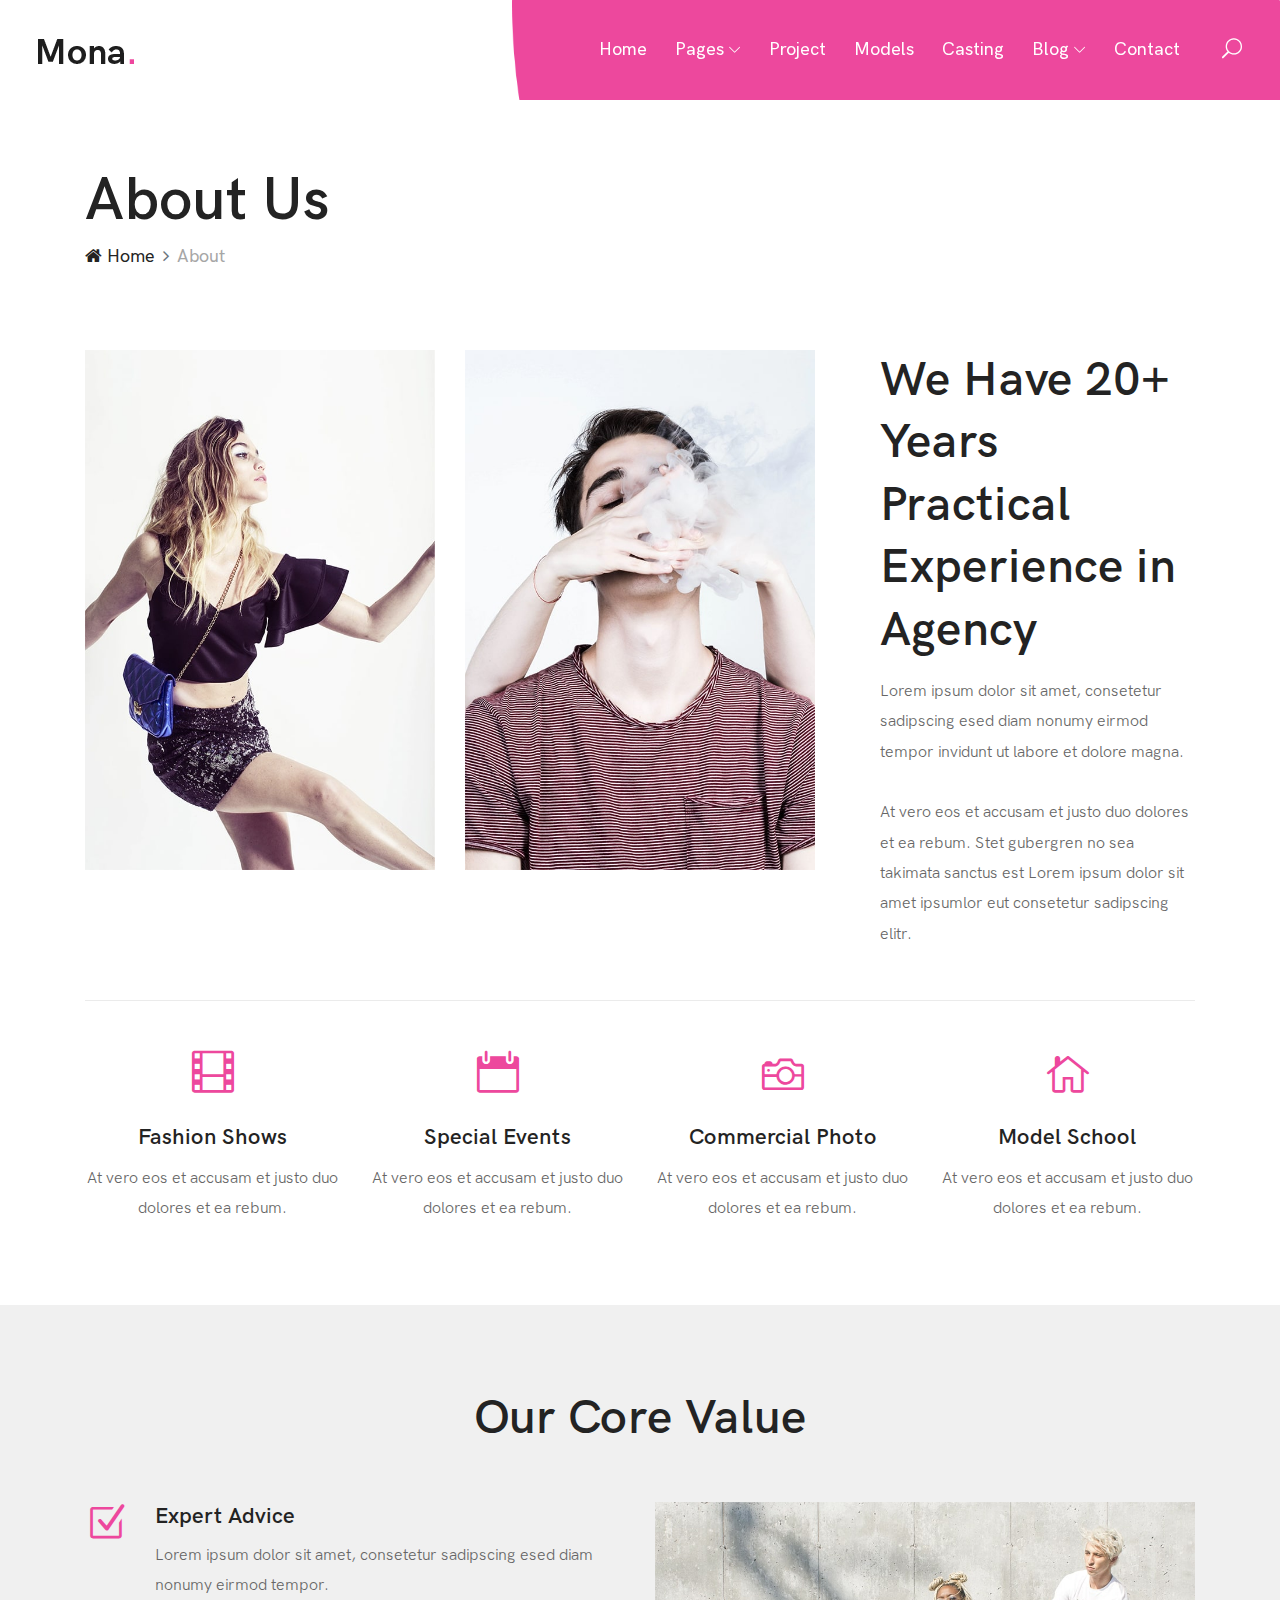
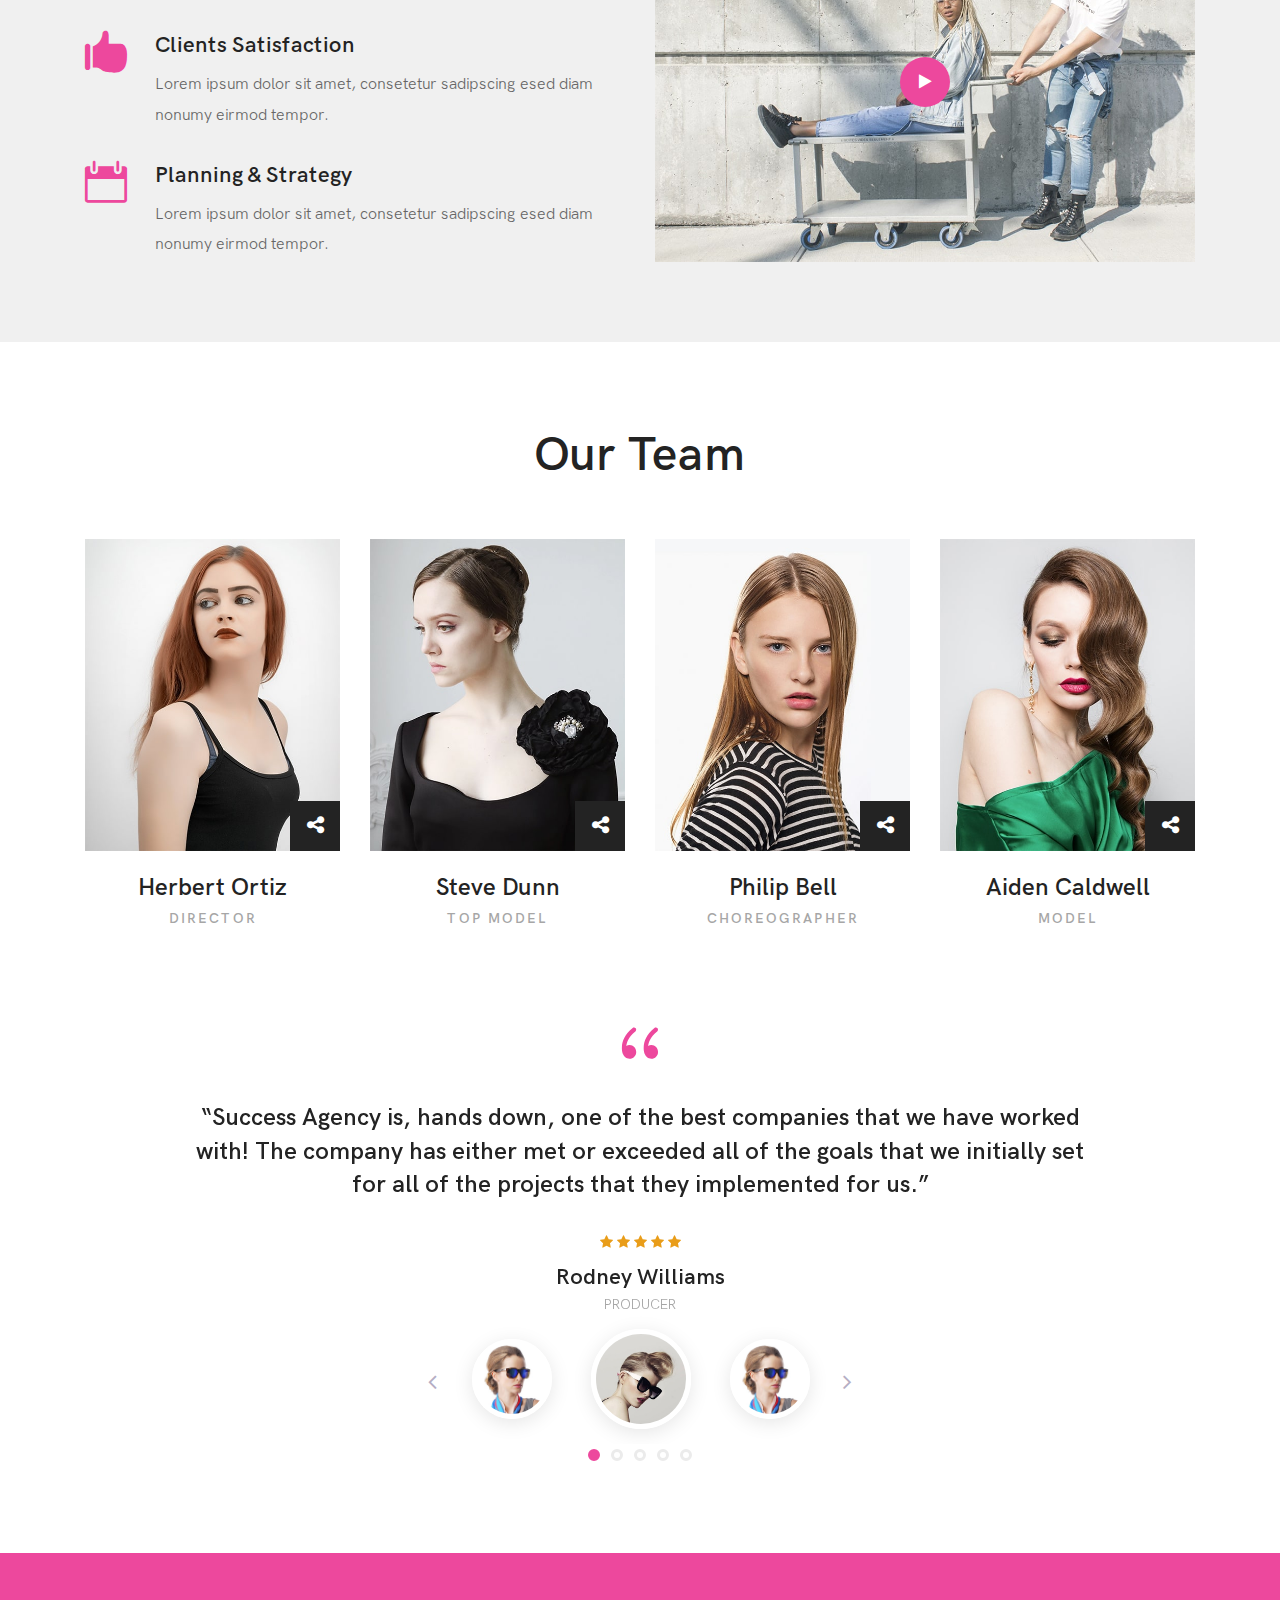
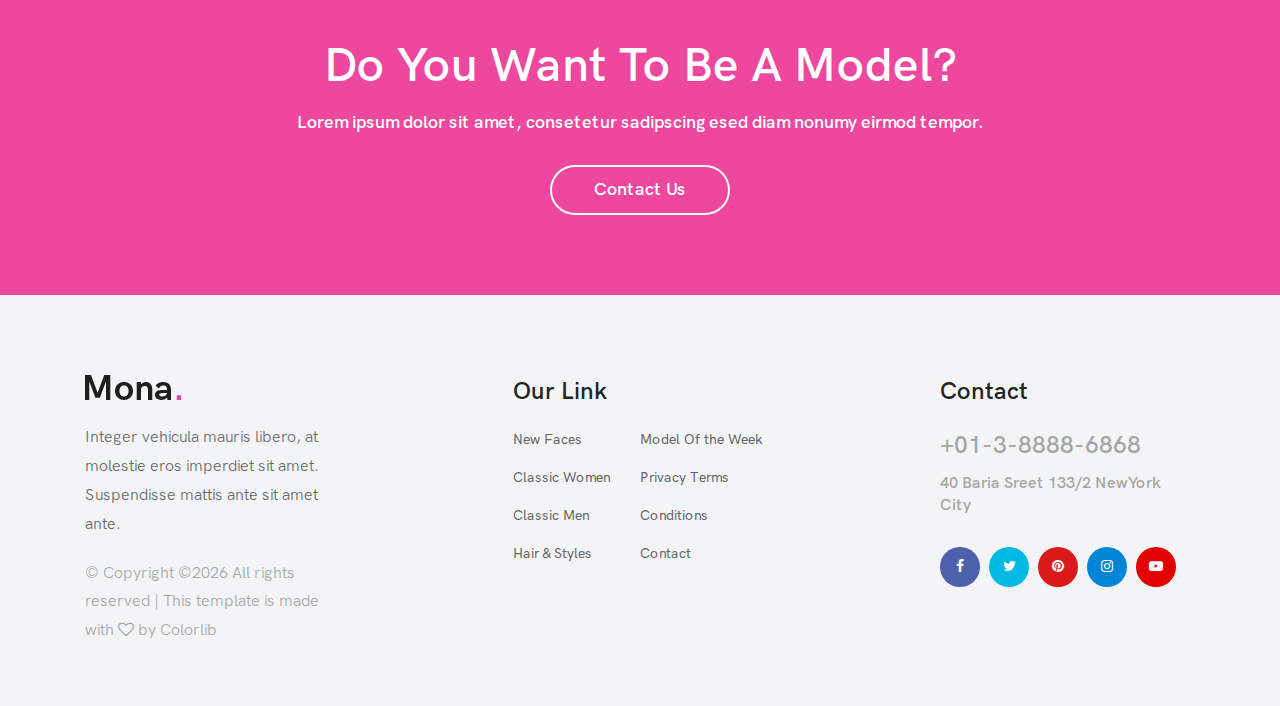
==== about.html @ ffa3bbc3 "new theme" ====
<!DOCTYPE html>
<html lang="en">

<head>
  <meta charset="UTF-8">
  <meta name="description" content="Mona - Model Agency HTML5 Template">
  <meta http-equiv="X-UA-Compatible" content="IE=edge">
  <meta name="viewport" content="width=device-width, initial-scale=1, shrink-to-fit=no">

  <!-- Title -->
  <title>Mona - Model Agency HTML5 Template</title>

  <!-- Favicon -->
  <link rel="icon" href="./img/core-img/favicon.ico">

  <!-- Core Stylesheet -->
  <link rel="stylesheet" href="style.css">

</head>

<body>
  <!-- Preloader -->
  <div id="preloader">
    <div class="wrapper">
      <div class="cssload-loader"></div>
    </div>
  </div>

  <!-- ***** Header Area Start ***** -->
  <header class="header-area">
    <!-- Main Header Start -->
    <div class="main-header-area">
      <div class="classy-nav-container breakpoint-off">
        <!-- Classy Menu -->
        <nav class="classy-navbar justify-content-between" id="monaNav">

          <!-- Background Curve -->
          <div class="bg-curve" style="background-image: url(./img/core-img/curve.png);"></div>

          <!-- Logo -->
          <a class="nav-brand" href="index.html"><img src="./img/core-img/logo.png" alt=""></a>

          <!-- Navbar Toggler -->
          <div class="classy-navbar-toggler">
            <span class="navbarToggler"><span></span><span></span><span></span></span>
          </div>

          <!-- Menu -->
          <div class="classy-menu">
            <!-- Menu Close Button -->
            <div class="classycloseIcon">
              <div class="cross-wrap"><span class="top"></span><span class="bottom"></span></div>
            </div>

            <!-- Nav Start -->
            <div class="classynav">
              <ul id="nav">
                <li><a href="./index.html">Home</a></li>
                <li><a href="#">Pages</a>
                  <ul class="dropdown">
                    <li><a href="./index.html">- Home</a></li>
                    <li><a href="./about.html">- About Us</a></li>
                    <li><a href="./projects.html">- Projects</a></li>
                    <li><a href="./models.html">- Models</a></li>
                    <li><a href="./casting.html">- Casting</a></li>
                    <li><a href="./blog.html">- Blog</a></li>
                    <li><a href="./single-blog.html">- Blog Details</a></li>
                    <li><a href="./contact.html">- Contact</a></li>
                    <li><a href="#">- Dropdown</a>
                      <ul class="dropdown">
                        <li><a href="#">- Dropdown Item</a></li>
                        <li><a href="#">- Dropdown Item</a>
                          <ul class="dropdown">
                            <li><a href="#">- Even Dropdown</a></li>
                            <li><a href="#">- Even Dropdown</a></li>
                            <li><a href="#">- Even Dropdown</a></li>
                            <li><a href="#">- Even Dropdown</a></li>
                          </ul>
                        </li>
                        <li><a href="#">- Dropdown Item</a></li>
                        <li><a href="#">- Dropdown Item</a></li>
                      </ul>
                    </li>
                  </ul>
                </li>
                <li><a href="./projects.html">Project</a></li>
                <li><a href="./models.html">Models</a></li>
                <li><a href="./casting.html">Casting</a></li>
                <li><a href="#">Blog</a>
                  <ul class="dropdown">
                    <li><a href="./blog.html">- Blog</a></li>
                    <li><a href="./single-blog.html">- Blog Details</a></li>
                  </ul>
                </li>
                <li><a href="./contact.html">Contact</a></li>
              </ul>

              <!-- Search Icon -->
              <div class="search-icon" data-toggle="modal" data-target="#searchModal">
                <i class="icon_search"></i>
              </div>
            </div>
            <!-- Nav End -->

          </div>
        </nav>
      </div>
    </div>
  </header>
  <!-- ***** Header Area End ***** -->

  <!-- ***** Top Search Area Start ***** -->
  <div class="top-search-area">
    <!-- Search Modal -->
    <div class="modal fade" id="searchModal" tabindex="-1" role="dialog" aria-hidden="true">
      <div class="modal-dialog modal-dialog-centered" role="document">
        <div class="modal-content">
          <div class="modal-body">
            <!-- Close Button -->
            <button type="button" class="btn close-btn" data-dismiss="modal"><i class="fa fa-times"></i></button>
            <!-- Form -->
            <form action="index.html" method="post">
              <input type="search" name="top-search-bar" class="form-control" placeholder="Search and hit enter...">
              <button type="submit">Search</button>
            </form>
          </div>
        </div>
      </div>
    </div>
  </div>
  <!-- ***** Top Search Area End ***** -->

  <!-- ***** Breadcrumb Area Start ***** -->
  <div class="breadcumb-area">
    <div class="container h-100">
      <div class="row h-100 align-items-end">
        <div class="col-12">
          <div class="breadcumb--con">
            <h2 class="title">About Us</h2>
            <nav aria-label="breadcrumb">
              <ol class="breadcrumb">
                <li class="breadcrumb-item"><a href="#"><i class="fa fa-home"></i> Home</a></li>
                <li class="breadcrumb-item active" aria-current="page">About</li>
              </ol>
            </nav>
          </div>
        </div>
      </div>
    </div>
  </div>
  <!-- ***** Breadcrumb Area End ***** -->

  <!-- ***** About Us Area Start ***** -->
  <section class="mona-about-us-area mb-30 section-padding-80-0">
    <div class="container">
      <div class="row">

        <!-- About Us Thumbnail -->
        <div class="col-12 col-sm-6 col-lg-4">
          <div class="about-us-thumbnail mb-50">
            <span class="line"></span>
            <img src="./img/bg-img/16.jpg" alt="">
            <span class="line2"></span>
          </div>
        </div>

        <!-- About Us Thumbnail -->
        <div class="col-12 col-sm-6 col-lg-4">
          <div class="about-us-thumbnail mb-50">
            <span class="line"></span>
            <img src="./img/bg-img/17.jpg" alt="">
            <span class="line2"></span>
          </div>
        </div>

        <!-- About Us Content -->
        <div class="col-12 col-lg-4">
          <div class="about-us-content mb-50">
            <h2>We Have 20+ Years Practical Experience in Agency</h2>
            <p>Lorem ipsum dolor sit amet, consetetur sadipscing esed diam nonumy eirmod tempor invidunt ut labore et dolore magna.</p>
            <p>At vero eos et accusam et justo duo dolores et ea rebum. Stet gubergren no sea takimata sanctus est Lorem ipsum dolor sit amet ipsumlor eut consetetur sadipscing elitr.</p>
          </div>
        </div>
      </div>
    </div>

    <!-- Single Service Area -->
    <div class="container">
      <div class="service-area mt-80">
        <div class="row">

          <!-- Single Service Area -->
          <div class="col-12 col-sm-6 col-lg-3">
            <div class="single-service-area mb-50">
              <i class="icon_film"></i>
              <h5>Fashion Shows</h5>
              <p>At vero eos et accusam et justo duo dolores et ea rebum.</p>
            </div>
          </div>

          <!-- Single Service Area -->
          <div class="col-12 col-sm-6 col-lg-3">
            <div class="single-service-area mb-50">
              <i class="icon_calendar"></i>
              <h5>Special Events</h5>
              <p>At vero eos et accusam et justo duo dolores et ea rebum.</p>
            </div>
          </div>

          <!-- Single Service Area -->
          <div class="col-12 col-sm-6 col-lg-3">
            <div class="single-service-area mb-50">
              <i class="icon_camera_alt"></i>
              <h5>Commercial Photo</h5>
              <p>At vero eos et accusam et justo duo dolores et ea rebum.</p>
            </div>
          </div>

          <!-- Single Service Area -->
          <div class="col-12 col-sm-6 col-lg-3">
            <div class="single-service-area mb-50">
              <i class="icon_house_alt"></i>
              <h5>Model School</h5>
              <p>At vero eos et accusam et justo duo dolores et ea rebum.</p>
            </div>
          </div>

        </div>
      </div>
    </div>
  </section>
  <!-- ***** About Us Area End ***** -->

  <!-- ***** Core Value Area Start ***** -->
  <section class="mona-core-value-area bg-gray section-padding-80-0">
    <div class="container">
      <div class="row">
        <!-- Section Heading -->
        <div class="col-12">
          <div class="section-heading text-center">
            <h2>Our Core Value</h2>
          </div>
        </div>
      </div>

      <div class="row">
        <div class="col-12 col-lg-6">
          <div class="mona-benefits-area mb-80">

            <!-- Single Benefits Area -->
            <div class="single-benefits-area d-flex mb-30">
              <!-- Icon -->
              <div class="benefits-icon">
                <i class="icon_box-checked"></i>
              </div>
              <!-- Content -->
              <div class="benefits-content">
                <h5>Expert Advice</h5>
                <p>Lorem ipsum dolor sit amet, consetetur sadipscing esed diam nonumy eirmod tempor.</p>
              </div>
            </div>

            <!-- Single Benefits Area -->
            <div class="single-benefits-area d-flex mb-30">
              <!-- Icon -->
              <div class="benefits-icon">
                <i class="icon_like_alt"></i>
              </div>
              <!-- Content -->
              <div class="benefits-content">
                <h5>Clients Satisfaction</h5>
                <p>Lorem ipsum dolor sit amet, consetetur sadipscing esed diam nonumy eirmod tempor.</p>
              </div>
            </div>

            <!-- Single Benefits Area -->
            <div class="single-benefits-area d-flex mb-30">
              <!-- Icon -->
              <div class="benefits-icon">
                <i class="icon_calendar"></i>
              </div>
              <!-- Content -->
              <div class="benefits-content">
                <h5>Planning & Strategy</h5>
                <p>Lorem ipsum dolor sit amet, consetetur sadipscing esed diam nonumy eirmod tempor.</p>
              </div>
            </div>

          </div>
        </div>

        <div class="col-12 col-lg-6">
          <div class="mona-video-area mb-80">
            <img src="./img/bg-img/21.jpg" alt="">
            <!-- Play Button -->
            <a href="https://www.youtube.com/watch?v=sSakBz_eYzQ" class="btn video-play-btn"><i class="fa fa-play" aria-hidden="true"></i></a>
          </div>
        </div>
      </div>
    </div>
  </section>
  <!-- ***** Core Value Area End ***** -->

  <!-- ***** Team Area Start ***** -->
  <section class="mona-team-area section-padding-80-0">
    <div class="container">
      <div class="row">
        <!-- Section Heading -->
        <div class="col-12">
          <div class="section-heading text-center">
            <h2>Our Team</h2>
          </div>
        </div>
      </div>

      <div class="row">
        <!-- Single Team Member Area -->
        <div class="col-12 col-sm-6 col-lg-3">
          <div class="single-team-member-area mb-80">
            <div class="team-member-thumbnail">
              <!-- Thumbnail -->
              <img src="./img/bg-img/22.jpg" alt="">

              <!-- Share Info -->
              <div class="share-info">
                <!-- Share Icon -->
                <div class="share-icon">
                  <a href="#"><i class="fa fa-share-alt" aria-hidden="true"></i></a>
                </div>
                <!-- Others Icon -->
                <div class="others-icon">
                  <a href="#"><i class="fa fa-facebook" aria-hidden="true"></i></a>
                  <a href="#"><i class="fa fa-twitter" aria-hidden="true"></i></a>
                  <a href="#"><i class="fa fa-pinterest" aria-hidden="true"></i></a>
                  <a href="#"><i class="fa fa-instagram" aria-hidden="true"></i></a>
                  <a href="#"><i class="fa fa-youtube-play" aria-hidden="true"></i></a>
                </div>
              </div>
            </div>
            <div class="team-member-info">
              <h4>Herbert Ortiz</h4>
              <h6>Director</h6>
            </div>
          </div>
        </div>

        <!-- Single Team Member Area -->
        <div class="col-12 col-sm-6 col-lg-3">
          <div class="single-team-member-area mb-80">
            <div class="team-member-thumbnail">
              <!-- Thumbnail -->
              <img src="./img/bg-img/23.jpg" alt="">

              <!-- Share Info -->
              <div class="share-info">
                <!-- Share Icon -->
                <div class="share-icon">
                  <a href="#"><i class="fa fa-share-alt" aria-hidden="true"></i></a>
                </div>
                <!-- Others Icon -->
                <div class="others-icon">
                  <a href="#"><i class="fa fa-facebook" aria-hidden="true"></i></a>
                  <a href="#"><i class="fa fa-twitter" aria-hidden="true"></i></a>
                  <a href="#"><i class="fa fa-pinterest" aria-hidden="true"></i></a>
                  <a href="#"><i class="fa fa-instagram" aria-hidden="true"></i></a>
                  <a href="#"><i class="fa fa-youtube-play" aria-hidden="true"></i></a>
                </div>
              </div>
            </div>
            <div class="team-member-info">
              <h4>Steve Dunn</h4>
              <h6>top model</h6>
            </div>
          </div>
        </div>

        <!-- Single Team Member Area -->
        <div class="col-12 col-sm-6 col-lg-3">
          <div class="single-team-member-area mb-80">
            <div class="team-member-thumbnail">
              <!-- Thumbnail -->
              <img src="./img/bg-img/24.jpg" alt="">

              <!-- Share Info -->
              <div class="share-info">
                <!-- Share Icon -->
                <div class="share-icon">
                  <a href="#"><i class="fa fa-share-alt" aria-hidden="true"></i></a>
                </div>
                <!-- Others Icon -->
                <div class="others-icon">
                  <a href="#"><i class="fa fa-facebook" aria-hidden="true"></i></a>
                  <a href="#"><i class="fa fa-twitter" aria-hidden="true"></i></a>
                  <a href="#"><i class="fa fa-pinterest" aria-hidden="true"></i></a>
                  <a href="#"><i class="fa fa-instagram" aria-hidden="true"></i></a>
                  <a href="#"><i class="fa fa-youtube-play" aria-hidden="true"></i></a>
                </div>
              </div>
            </div>
            <div class="team-member-info">
              <h4>Philip Bell</h4>
              <h6>choreographer</h6>
            </div>
          </div>
        </div>

        <!-- Single Team Member Area -->
        <div class="col-12 col-sm-6 col-lg-3">
          <div class="single-team-member-area mb-80">
            <div class="team-member-thumbnail">
              <!-- Thumbnail -->
              <img src="./img/bg-img/25.jpg" alt="">

              <!-- Share Info -->
              <div class="share-info">
                <!-- Share Icon -->
                <div class="share-icon">
                  <a href="#"><i class="fa fa-share-alt" aria-hidden="true"></i></a>
                </div>
                <!-- Others Icon -->
                <div class="others-icon">
                  <a href="#"><i class="fa fa-facebook" aria-hidden="true"></i></a>
                  <a href="#"><i class="fa fa-twitter" aria-hidden="true"></i></a>
                  <a href="#"><i class="fa fa-pinterest" aria-hidden="true"></i></a>
                  <a href="#"><i class="fa fa-instagram" aria-hidden="true"></i></a>
                  <a href="#"><i class="fa fa-youtube-play" aria-hidden="true"></i></a>
                </div>
              </div>
            </div>
            <div class="team-member-info">
              <h4>Aiden Caldwell</h4>
              <h6>Model</h6>
            </div>
          </div>
        </div>

      </div>
    </div>
  </section>
  <!-- ***** Team Area End ***** -->

  <!-- ***** Client Feedback Area Start ***** -->
  <section class="clients-feedback-area section-padding-0-80 clearfix">
    <div class="container">
      <div class="row justify-content-center">
        <div class="col-12 col-md-10">
          <div class="slider slider-for">

            <!-- Client Feedback Text -->
            <div class="client-feedback-text text-center">
              <div class="quote-icon">
                <i class="icon_quotations" aria-hidden="true"></i>
              </div>
              <div class="client-description text-center">
                <h4>“Success Agency is, hands down, one of the best companies that we have worked with! The company has either met or exceeded all of the goals that we initially set for all of the projects that they implemented for us.”</h4>
              </div>
              <div class="ratings text-center">
                <i class="fa fa-star" aria-hidden="true"></i>
                <i class="fa fa-star" aria-hidden="true"></i>
                <i class="fa fa-star" aria-hidden="true"></i>
                <i class="fa fa-star" aria-hidden="true"></i>
                <i class="fa fa-star" aria-hidden="true"></i>
              </div>
              <div class="client-name text-center">
                <h5>Rodney Williams</h5>
                <span>Producer</span>
              </div>
            </div>

            <!-- Client Feedback Text -->
            <div class="client-feedback-text text-center">
              <div class="quote-icon">
                <i class="icon_quotations" aria-hidden="true"></i>
              </div>
              <div class="client-description text-center">
                <h4>“Success Agency is, hands down, one of the best companies that we have worked with! The company has either met or exceeded all of the goals that we initially set for all of the projects that they implemented for us.”</h4>
              </div>
              <div class="ratings text-center">
                <i class="fa fa-star" aria-hidden="true"></i>
                <i class="fa fa-star" aria-hidden="true"></i>
                <i class="fa fa-star" aria-hidden="true"></i>
                <i class="fa fa-star" aria-hidden="true"></i>
                <i class="fa fa-star" aria-hidden="true"></i>
              </div>
              <div class="client-name text-center">
                <h5>Nazrul Islam</h5>
                <span>Producer</span>
              </div>
            </div>

            <!-- Client Feedback Text -->
            <div class="client-feedback-text text-center">
              <div class="quote-icon">
                <i class="icon_quotations" aria-hidden="true"></i>
              </div>
              <div class="client-description text-center">
                <h4>“Success Agency is, hands down, one of the best companies that we have worked with! The company has either met or exceeded all of the goals that we initially set for all of the projects that they implemented for us.”</h4>
              </div>
              <div class="ratings text-center">
                <i class="fa fa-star" aria-hidden="true"></i>
                <i class="fa fa-star" aria-hidden="true"></i>
                <i class="fa fa-star" aria-hidden="true"></i>
                <i class="fa fa-star" aria-hidden="true"></i>
                <i class="fa fa-star" aria-hidden="true"></i>
              </div>
              <div class="client-name text-center">
                <h5>Williams Rodney</h5>
                <span>Producer</span>
              </div>
            </div>

            <!-- Client Feedback Text -->
            <div class="client-feedback-text text-center">
              <div class="quote-icon">
                <i class="icon_quotations" aria-hidden="true"></i>
              </div>
              <div class="client-description text-center">
                <h4>“Success Agency is, hands down, one of the best companies that we have worked with! The company has either met or exceeded all of the goals that we initially set for all of the projects that they implemented for us.”</h4>
              </div>
              <div class="ratings text-center">
                <i class="fa fa-star" aria-hidden="true"></i>
                <i class="fa fa-star" aria-hidden="true"></i>
                <i class="fa fa-star" aria-hidden="true"></i>
                <i class="fa fa-star" aria-hidden="true"></i>
                <i class="fa fa-star" aria-hidden="true"></i>
              </div>
              <div class="client-name text-center">
                <h5>Rodney Williams</h5>
                <span>Producer</span>
              </div>
            </div>

            <!-- Client Feedback Text -->
            <div class="client-feedback-text text-center">
              <div class="quote-icon">
                <i class="icon_quotations" aria-hidden="true"></i>
              </div>
              <div class="client-description text-center">
                <h4>“Success Agency is, hands down, one of the best companies that we have worked with! The company has either met or exceeded all of the goals that we initially set for all of the projects that they implemented for us.”</h4>
              </div>
              <div class="ratings text-center">
                <i class="fa fa-star" aria-hidden="true"></i>
                <i class="fa fa-star" aria-hidden="true"></i>
                <i class="fa fa-star" aria-hidden="true"></i>
                <i class="fa fa-star" aria-hidden="true"></i>
                <i class="fa fa-star" aria-hidden="true"></i>
              </div>
              <div class="client-name text-center">
                <h5>Rodney Williams</h5>
                <span>Producer</span>
              </div>
            </div>

          </div>
        </div>

        <!-- Client Thumbnail Area -->
        <div class="col-12 col-md-6 col-lg-5">
          <div class="slider slider-nav">
            <div class="client-thumbnail">
              <img src="./img/bg-img/6.jpg" alt="">
            </div>
            <div class="client-thumbnail">
              <img src="./img/bg-img/7.jpg" alt="">
            </div>
            <div class="client-thumbnail">
              <img src="./img/bg-img/8.jpg" alt="">
            </div>
            <div class="client-thumbnail">
              <img src="./img/bg-img/6.jpg" alt="">
            </div>
            <div class="client-thumbnail">
              <img src="./img/bg-img/7.jpg" alt="">
            </div>
          </div>
        </div>
      </div>
    </div>
  </section>
  <!-- ***** Client Feedback Area End ***** -->

  <!-- ***** CTA Area Start ***** -->
  <section class="mona-cta-area section-padding-80">
    <div class="container">
      <div class="row">
        <div class="col-12">
          <div class="cta-content">
            <h2>Do You Want To Be A Model?</h2>
            <h6>Lorem ipsum dolor sit amet, consetetur sadipscing esed diam nonumy eirmod tempor.</h6>
            <a href="#" class="btn mona-btn">Contact Us</a>
          </div>
        </div>
      </div>
    </div>
  </section>
  <!-- ***** CTA Area End ***** -->

  <!-- ***** Footer Area Start ***** -->
  <footer class="footer-area section-padding-80-0">
    <div class="container">
      <div class="row justify-content-between">

        <!-- Single Footer Widget -->
        <div class="col-12 col-sm-6 col-lg-4 col-xl-3">
          <div class="single-footer-widget mb-60">
            <!-- Logo -->
            <a href="#" class="d-block mb-4"><img src="./img/core-img/logo.png" alt=""></a>
            <p>Integer vehicula mauris libero, at molestie eros imperdiet sit amet. Suspendisse mattis ante sit amet ante.</p>
            <div class="copywrite-text">
              <p>&copy; 
<!-- Link back to Colorlib can't be removed. Template is licensed under CC BY 3.0. -->
Copyright &copy;<script>document.write(new Date().getFullYear());</script> All rights reserved | This template is made with <i class="fa fa-heart-o" aria-hidden="true"></i> by <a href="https://colorlib.com" target="_blank">Colorlib</a>
<!-- Link back to Colorlib can't be removed. Template is licensed under CC BY 3.0. --></p>
            </div>
          </div>
        </div>

        <!-- Single Footer Widget -->
        <div class="col-12 col-sm-6 col-lg-4 col-xl-3">
          <div class="single-footer-widget mb-60">
            <!-- Widget Title -->
            <h4 class="widget-title">Our Link</h4>

            <!-- Catagories Nav -->
            <nav>
              <ul class="our-link">
                <li><a href="#">New Faces</a></li>
                <li><a href="#">Model Of the Week</a></li>
                <li><a href="#">Classic Women</a></li>
                <li><a href="#">Privacy Terms</a></li>
                <li><a href="#">Classic Men</a></li>
                <li><a href="#">Conditions</a></li>
                <li><a href="#">Hair & Styles</a></li>
                <li><a href="#">Contact</a></li>
              </ul>
            </nav>
          </div>
        </div>

        <!-- Single Footer Widget -->
        <div class="col-12 col-lg-4 col-xl-3">
          <div class="single-footer-widget mb-60">
            <!-- Widget Title -->
            <h4 class="widget-title">Contact</h4>
            <!-- Footer Content -->
            <div class="footer-content mb-30">
              <h4>+01-3-8888-6868</h4>
              <h6>40 Baria Sreet 133/2 NewYork City</h6>
            </div>
            <!-- Social Info -->
            <div class="footer-social-info">
              <a href="#" class="facebook" data-toggle="tooltip" data-placement="top" title="Facebook"><i class="fa fa-facebook"></i></a>
              <a href="#" class="twitter" data-toggle="tooltip" data-placement="top" title="Twitter"><i class="fa fa-twitter"></i></a>
              <a href="#" class="pinterest" data-toggle="tooltip" data-placement="top" title="Pinterest"><i class="fa fa-pinterest"></i></a>
              <a href="#" class="instagram" data-toggle="tooltip" data-placement="top" title="Instagram"><i class="fa fa-instagram"></i></a>
              <a href="#" class="youtube" data-toggle="tooltip" data-placement="top" title="YouTube"><i class="fa fa-youtube-play"></i></a>
            </div>
          </div>
        </div>

      </div>
    </div>
  </footer>
  <!-- ***** Footer Area End ***** -->

  <!-- ******* All JS ******* -->
  <!-- jQuery js -->
  <script src="js/jquery.min.js"></script>
  <!-- Popper js -->
  <script src="js/popper.min.js"></script>
  <!-- Bootstrap js -->
  <script src="js/bootstrap.min.js"></script>
  <!-- All js -->
  <script src="js/mona.bundle.js"></script>
  <!-- Active js -->
  <script src="js/default-assets/active.js"></script>

</body>

</html>
---- style.css ----
/* *********************************************
[Master Stylesheet]

Template Name: Mona - Model Agency HTML5 Template
Template Author: Colorlib
Template Author URL: http://colorlib.com
Version: 1.0.0
Last Update: Dec 21, 2018

*********************************************

[Tables of CSS Content]

+ body
  - 1.0 Reboot CSS
  - 2.0 Spacing CSS
  - 3.0 Preloader CSS
  - 4.0 Heading CSS
  - 5.0 Backtotop CSS
  - 6.0 Buttons CSS
  - 7.0 Header CSS
  - 8.0 Hero CSS
  - 9.0 Gallery CSS
  - 10.0 Testimonial CSS
  - 11.0 Model CSS
  - 12.0 About CSS
  - 13.0 Breadcrumb CSS
  - 14.0 Blog CSS
  - 15.0 Cta CSS
  - 16.0 Team CSS
  - 17.0 Widget CSS
  - 18.0 Footer CSS
  - 19.0 Contact CSS
  ---------------------------------------------
  [Color Codes]

  $heading: #232323; [Heading Color]
  $text: #666666; [Text Color]
  $bg-gray: #f0f0f0; [Gray Background]
  $primary: #ed489d; [Primary Color]
  $white: #ffffff; [White Color]
  $dark: #000000; [Dark Color]
  $border: #ebebeb; [Border Color]
  $hover: #ed489d; [Hover Color]
  $secondary: #a6a6a6; [Secondary Color]

  ---------------------------------------------
  [Font Family: 'HK Grotesk']
--------------------------------------------- */
/* Import Fonts & All CSS */
@import url(css/default-assets/hkgrotesk-fonts.css);
@import url(css/bootstrap.min.css);
@import url(css/animate.css);
@import url(css/default-assets/classy-nav.css);
@import url(css/owl.carousel.min.css);
@import url(css/magnific-popup.css);
@import url(css/font-awesome.min.css);
@import url(css/default-assets/slick.css);
@import url(css/style.css);
/* :: 1.0 Reboot CSS */
* {
  margin: 0;
  padding: 0; }

body {
  font-family: "HK Grotesk";
  font-weight: 400;
  font-size: 14px; }

h1,
h2,
h3,
h4,
h5,
h6 {
  font-family: "HK Grotesk";
  color: #232323;
  line-height: 1.4;
  font-weight: 600; }

a,
a:active,
a:focus,
a:hover {
  color: #232323;
  text-decoration: none;
  -webkit-transition-duration: 500ms;
  -o-transition-duration: 500ms;
  transition-duration: 500ms;
  outline: none; }

li {
  list-style: none; }

p {
  line-height: 1.9;
  color: #666666;
  font-size: 16px;
  font-weight: 400; }

img {
  max-width: 100%;
  height: auto; }

ul {
  margin: 0;
  padding: 0; }
  ul li {
    margin: 0;
    padding: 0; }

.bg-overlay {
  position: relative;
  z-index: 1; }
  .bg-overlay::after {
    position: absolute;
    content: "";
    height: 100%;
    width: 100%;
    top: 0;
    left: 0;
    z-index: -1;
    background-color: rgba(0, 0, 0, 0.5); }

.box-shadow {
  -webkit-box-shadow: 0 10px 50px 0 rgba(0, 0, 0, 0.2);
  box-shadow: 0 10px 50px 0 rgba(0, 0, 0, 0.2); }

.bg-img {
  background-position: center center;
  background-size: cover;
  background-repeat: no-repeat; }

.jarallax {
  position: relative;
  z-index: 0; }
  .jarallax > .jarallax-img {
    position: absolute;
    object-fit: cover;
    font-family: 'object-fit: cover;';
    top: 0;
    left: 0;
    width: 100%;
    height: 100%;
    z-index: -1; }

.mfp-iframe-holder .mfp-close {
  top: 0;
  width: 30px;
  height: 30px;
  background-color: #ed489d;
  text-align: center;
  right: 0;
  padding-right: 0;
  line-height: 32px; }

.bg-transparent {
  background-color: transparent !important; }

.bg-gray {
  background-color: #f0f0f0 !important; }

/* ::2.0 Spacing CSS */
.mt-15 {
  margin-top: 15px; }

.mt-30 {
  margin-top: 30px; }

.mt-40 {
  margin-top: 40px; }

.mt-50 {
  margin-top: 50px; }

.mt-70 {
  margin-top: 70px; }

.mt-100 {
  margin-top: 100px; }

.mt-150 {
  margin-top: 150px; }

.mr-15 {
  margin-right: 15px; }

.mr-30 {
  margin-right: 30px; }

.mr-50 {
  margin-right: 50px; }

.mr-100 {
  margin-right: 100px; }

.mb-15 {
  margin-bottom: 15px; }

.mb-30 {
  margin-bottom: 30px; }

.mb-40 {
  margin-bottom: 40px; }

.mb-50 {
  margin-bottom: 50px; }

.mb-60 {
  margin-bottom: 60px; }

.mb-70 {
  margin-bottom: 70px; }

.mb-80 {
  margin-bottom: 80px; }

.mb-100 {
  margin-bottom: 100px; }

.ml-15 {
  margin-left: 15px; }

.ml-30 {
  margin-left: 30px; }

.ml-50 {
  margin-left: 50px; }

.ml-100 {
  margin-left: 100px; }

.pt-50 {
  padding-top: 50px !important; }

.section-padding-80 {
  padding-top: 80px;
  padding-bottom: 80px; }

.section-padding-0-80 {
  padding-top: 0;
  padding-bottom: 80px; }

.section-padding-80-0 {
  padding-top: 80px;
  padding-bottom: 0; }

/* :: 3.0 Preloader CSS */
#preloader {
  position: fixed;
  width: 100%;
  height: 100%;
  z-index: 99999;
  top: 0;
  left: 0;
  background-color: #ed489d;
  display: -webkit-box;
  display: -ms-flexbox;
  display: flex;
  -webkit-box-align: center;
  -ms-flex-align: center;
  align-items: center;
  -webkit-box-pack: center;
  -ms-flex-pack: center;
  justify-content: center; }

.wrapper {
  padding-left: 1em;
  padding-right: 1em;
  margin: auto;
  display: block;
  width: 195px; }

.cssload-loader {
  width: 49px;
  height: 49px;
  border-radius: 50%;
  margin: 3em;
  display: inline-block;
  position: relative;
  vertical-align: middle;
  background: #ffffff; }

.cssload-loader,
.cssload-loader:after,
.cssload-loader:before {
  animation: 1.15s infinite ease-in-out;
  -o-animation: 1.15s infinite ease-in-out;
  -ms-animation: 1.15s infinite ease-in-out;
  -webkit-animation: 1.15s infinite ease-in-out;
  -moz-animation: 1.15s infinite ease-in-out; }

.cssload-loader:after,
.cssload-loader:before {
  width: 100%;
  height: 100%;
  border-radius: 50%;
  position: absolute;
  top: 0;
  left: 0; }

.cssload-loader {
  animation-name: cssload-loader;
  -o-animation-name: cssload-loader;
  -ms-animation-name: cssload-loader;
  -webkit-animation-name: cssload-loader;
  -moz-animation-name: cssload-loader; }

@keyframes cssload-loader {
  from {
    transform: scale(0);
    opacity: 1; }
  to {
    transform: scale(1);
    opacity: 0; } }
@-o-keyframes cssload-loader {
  from {
    -o-transform: scale(0);
    opacity: 1; }
  to {
    -o-transform: scale(1);
    opacity: 0; } }
@-ms-keyframes cssload-loader {
  from {
    -ms-transform: scale(0);
    opacity: 1; }
  to {
    -ms-transform: scale(1);
    opacity: 0; } }
@-webkit-keyframes cssload-loader {
  from {
    -webkit-transform: scale(0);
    opacity: 1; }
  to {
    -webkit-transform: scale(1);
    opacity: 0; } }
@-moz-keyframes cssload-loader {
  from {
    -moz-transform: scale(0);
    opacity: 1; }
  to {
    -moz-transform: scale(1);
    opacity: 0; } }
/* :: 4.0 Heading CSS */
.section-heading {
  position: relative;
  z-index: 1;
  margin-bottom: 50px; }
  .section-heading h2 {
    font-size: 48px;
    text-transform: capitalize;
    margin-bottom: 0; }
    @media only screen and (min-width: 992px) and (max-width: 1199px) {
      .section-heading h2 {
        font-size: 42px; } }
    @media only screen and (min-width: 768px) and (max-width: 991px) {
      .section-heading h2 {
        font-size: 36px; } }
    @media only screen and (max-width: 767px) {
      .section-heading h2 {
        font-size: 30px; } }
  .section-heading.white h2 {
    color: #ffffff; }

/* :: 5.0 Backtotop CSS */
#scrollUp {
  bottom: 50px;
  font-size: 22px;
  line-height: 42px;
  right: 0;
  width: 40px;
  background-color: #ed489d;
  color: #ffffff;
  text-align: center;
  height: 40px;
  -webkit-transition-duration: 500ms;
  -o-transition-duration: 500ms;
  transition-duration: 500ms;
  border-radius: 2px 0 0 2px; }
  #scrollUp:focus, #scrollUp:hover {
    background-color: #000000; }

/* :: 6.0 Buttons CSS */
.mona-btn {
  position: relative;
  z-index: 1;
  min-width: 180px;
  height: 50px;
  line-height: 46px;
  font-size: 18px;
  font-weight: 600;
  display: inline-block;
  padding: 0 20px;
  text-align: center;
  text-transform: capitalize;
  color: #ffffff;
  border-radius: 40px;
  background-color: #ed489d;
  -webkit-transition-duration: 500ms;
  -o-transition-duration: 500ms;
  transition-duration: 500ms;
  border: 2px solid #ffffff; }
  .mona-btn:focus, .mona-btn:hover {
    box-shadow: none;
    background-color: #000000;
    color: #ffffff;
    border-color: #000000; }
  .mona-btn.btn-2 {
    border-color: #ed489d;
    color: #ed489d;
    background-color: #ffffff; }
    .mona-btn.btn-2:focus, .mona-btn.btn-2:hover {
      color: #ffffff;
      background-color: #ed489d; }

/* :: 7.0 Header CSS */
.header-area {
  position: fixed;
  z-index: 600;
  width: 100%;
  left: 0;
  top: 0;
  -webkit-transition-duration: 500ms;
  -o-transition-duration: 500ms;
  transition-duration: 500ms; }
  .header-area .main-header-area.sticky {
    top: 0;
    width: 100%;
    position: fixed;
    background-color: #ffffff;
    box-shadow: 0 3px 50px rgba(0, 0, 0, 0.2);
    border-bottom: none;
    left: 0;
    z-index: 650;
    border-bottom-color: transparent; }
  .header-area .search-icon {
    position: relative;
    z-index: 1;
    margin-left: 30px; }
    @media only screen and (min-width: 768px) and (max-width: 991px) {
      .header-area .search-icon {
        margin-left: 15px;
        margin-top: 20px; } }
    @media only screen and (max-width: 767px) {
      .header-area .search-icon {
        margin-left: 15px;
        margin-top: 20px; } }
    .header-area .search-icon i {
      font-size: 20px;
      color: #ffffff;
      cursor: pointer; }

.classy-nav-container {
  background-color: transparent;
  padding: 0; }
  @media only screen and (max-width: 767px) {
    .classy-nav-container {
      padding: 0 15px; } }
  .classy-nav-container .classy-navbar {
    height: 100px;
    padding: 0 3%; }
    @media only screen and (min-width: 768px) and (max-width: 991px) {
      .classy-nav-container .classy-navbar {
        height: 70px; } }
    @media only screen and (max-width: 767px) {
      .classy-nav-container .classy-navbar {
        height: 70px; } }
    .classy-nav-container .classy-navbar .bg-curve {
      position: absolute;
      width: 60%;
      height: 100%;
      top: 0;
      right: 0;
      background-repeat: no-repeat;
      background-position: top right;
      background-size: cover; }
    @media only screen and (max-width: 767px) {
      .classy-nav-container .classy-navbar .nav-brand {
        max-width: 90px;
        margin-right: 15px; } }
    .classy-nav-container .classy-navbar .classynav ul li a {
      position: relative;
      z-index: 1;
      font-weight: 500;
      font-size: 18px;
      text-transform: capitalize;
      color: #ffffff; }
      .classy-nav-container .classy-navbar .classynav ul li a:focus, .classy-nav-container .classy-navbar .classynav ul li a:hover {
        color: #ffffff; }
      @media only screen and (min-width: 992px) and (max-width: 1199px) {
        .classy-nav-container .classy-navbar .classynav ul li a {
          font-size: 14px;
          padding: 0 10px; } }
      @media only screen and (min-width: 768px) and (max-width: 991px) {
        .classy-nav-container .classy-navbar .classynav ul li a {
          border-bottom: none;
          font-size: 14px; } }
      @media only screen and (max-width: 767px) {
        .classy-nav-container .classy-navbar .classynav ul li a {
          border-bottom: none;
          font-size: 14px; } }
    .classy-nav-container .classy-navbar .classynav ul li.cn-dropdown-item ul li a {
      font-size: 14px;
      text-transform: capitalize; }
    .classy-nav-container .classy-navbar .classynav ul li.current-item a::after {
      content: '';
      position: absolute;
      width: 80%;
      height: 2px;
      background-color: #f6a4ce;
      bottom: 0;
      left: 50%;
      -webkit-transform: translateX(-50%);
      -ms-transform: translateX(-50%);
      transform: translateX(-50%);
      z-index: 1; }
      @media only screen and (min-width: 768px) and (max-width: 991px) {
        .classy-nav-container .classy-navbar .classynav ul li.current-item a::after {
          width: 100%;
          height: 1px; } }
      @media only screen and (max-width: 767px) {
        .classy-nav-container .classy-navbar .classynav ul li.current-item a::after {
          width: 100%;
          height: 1px; } }

.classynav ul li.has-down > a::after,
.classynav ul li.has-down.active > a::after,
.classynav ul li.megamenu-item > a::after {
  color: #ffffff; }

.breakpoint-off .classynav ul li .dropdown {
  background-color: #ed489d; }

.classynav ul li .dropdown li a {
  border-bottom: none;
  height: 40px; }

.classynav ul li .dropdown li .dropdown li .dropdown li a,
.classynav ul li .dropdown li .dropdown li a {
  border-bottom: none; }

@media only screen and (min-width: 768px) and (max-width: 991px) {
  .classy-navbar-toggler .navbarToggler span {
    background-color: #ffffff; } }
@media only screen and (max-width: 767px) {
  .classy-navbar-toggler .navbarToggler span {
    background-color: #ffffff; } }

@media only screen and (min-width: 768px) and (max-width: 991px) {
  .breakpoint-on .classy-navbar .classy-menu {
    background-color: #ed489d;
    box-shadow: 0 0 30px 0 rgba(255, 255, 255, 0.2); }

  .breakpoint-on .classynav > ul > li > a {
    background-color: #ed489d; }

  .classycloseIcon .cross-wrap span {
    background-color: #ffffff; } }
@media only screen and (max-width: 767px) {
  .breakpoint-on .classy-navbar .classy-menu {
    background-color: #ed489d;
    box-shadow: 0 0 30px 0 rgba(255, 255, 255, 0.2); }

  .breakpoint-on .classynav > ul > li > a {
    background-color: #ed489d; }

  .classycloseIcon .cross-wrap span {
    background-color: #ffffff; } }
.top-search-area .modal-content {
  border: none; }
  .top-search-area .modal-content .modal-body {
    padding: 50px; }
    @media only screen and (max-width: 767px) {
      .top-search-area .modal-content .modal-body {
        padding: 50px 15px; } }
    @media only screen and (min-width: 576px) and (max-width: 767px) {
      .top-search-area .modal-content .modal-body {
        padding: 50px; } }
    .top-search-area .modal-content .modal-body button.close-btn {
      position: absolute;
      top: 15px;
      right: 15px;
      z-index: 10;
      font-size: 14px; }
      .top-search-area .modal-content .modal-body button.close-btn.btn {
        padding: 0;
        background-color: transparent; }
        .top-search-area .modal-content .modal-body button.close-btn.btn:focus, .top-search-area .modal-content .modal-body button.close-btn.btn:hover {
          box-shadow: none;
          color: #ed489d; }
.top-search-area form {
  width: 100%;
  position: relative;
  z-index: 1; }
  .top-search-area form input {
    width: 100%;
    height: 50px;
    border: none;
    box-shadow: 0 0 30px 15px rgba(0, 0, 0, 0.08);
    border-radius: 6px;
    font-size: 12px;
    font-style: italic;
    padding: 0 20px; }
    .top-search-area form input:focus {
      box-shadow: 0 0 30px 15px rgba(0, 0, 0, 0.08); }
  .top-search-area form button {
    position: absolute;
    width: 100px;
    height: 50px;
    top: 0;
    right: 0;
    z-index: 10;
    border-radius: 0 6px 6px 0;
    border: none;
    background-color: #ed489d;
    font-weight: 600;
    font-size: 14px;
    text-transform: uppercase;
    text-align: center;
    color: #ffffff;
    cursor: pointer; }
    @media only screen and (max-width: 767px) {
      .top-search-area form button {
        width: 80px; } }

/* :: 8.0 Hero CSS */
.welcome-slides {
  position: relative;
  z-index: 1;
  overflow: hidden; }
  .welcome-slides .owl-next {
    -webkit-transition-duration: 500ms;
    -o-transition-duration: 500ms;
    transition-duration: 500ms;
    position: absolute;
    bottom: 0;
    right: 15%;
    width: 100px;
    height: 100px;
    background-color: #ffffff;
    text-align: center;
    line-height: 100px;
    color: #232323;
    font-size: 30px;
    z-index: 10; }
    .welcome-slides .owl-next:focus, .welcome-slides .owl-next:hover {
      background-color: #ed489d;
      color: #ffffff; }
    @media only screen and (min-width: 992px) and (max-width: 1199px) {
      .welcome-slides .owl-next {
        width: 70px;
        height: 70px;
        line-height: 70px; } }
    @media only screen and (min-width: 768px) and (max-width: 991px) {
      .welcome-slides .owl-next {
        width: 70px;
        height: 70px;
        line-height: 70px; } }
    @media only screen and (max-width: 767px) {
      .welcome-slides .owl-next {
        width: 50px;
        height: 50px;
        line-height: 50px; } }

.single-welcome-slide {
  position: relative;
  z-index: 2;
  width: 100%;
  height: 900px;
  background-color: #ffffff; }
  @media only screen and (min-width: 992px) and (max-width: 1199px) {
    .single-welcome-slide {
      height: 680px; } }
  @media only screen and (min-width: 768px) and (max-width: 991px) {
    .single-welcome-slide {
      height: 600px; } }
  @media only screen and (max-width: 767px) {
    .single-welcome-slide {
      height: 400px; } }
  .single-welcome-slide .bg-curve {
    position: absolute;
    width: 60%;
    height: 100%;
    background-repeat: no-repeat;
    background-position: top right;
    background-size: contain;
    top: 0;
    right: 0; }
  .single-welcome-slide .main-bg-img {
    position: absolute;
    width: 50%;
    height: calc(100% - 100px);
    bottom: 0;
    right: 15%;
    z-index: 1; }
    @media only screen and (min-width: 768px) and (max-width: 991px) {
      .single-welcome-slide .main-bg-img {
        height: calc(100% - 70px); } }
    @media only screen and (max-width: 767px) {
      .single-welcome-slide .main-bg-img {
        height: calc(100% - 70px); } }
  .single-welcome-slide .social-info {
    position: absolute;
    z-index: 10;
    bottom: 0;
    left: 4%; }
    .single-welcome-slide .social-info a {
      display: inline-block;
      margin-left: 30px;
      text-transform: uppercase;
      color: #a6a6a6;
      letter-spacing: 2px;
      font-size: 14px;
      font-weight: 600; }
      .single-welcome-slide .social-info a:first-child {
        margin-left: 0; }
      @media only screen and (max-width: 767px) {
        .single-welcome-slide .social-info a {
          margin-left: 15px; } }
      .single-welcome-slide .social-info a i {
        display: none; }
        @media only screen and (min-width: 768px) and (max-width: 991px) {
          .single-welcome-slide .social-info a i {
            display: block; } }
        @media only screen and (max-width: 767px) {
          .single-welcome-slide .social-info a i {
            display: block; } }
      @media only screen and (min-width: 768px) and (max-width: 991px) {
        .single-welcome-slide .social-info a span {
          display: none; } }
      @media only screen and (max-width: 767px) {
        .single-welcome-slide .social-info a span {
          display: none; } }
      .single-welcome-slide .social-info a:focus, .single-welcome-slide .social-info a:hover {
        color: #ed489d;
        box-shadow: none; }
      @media only screen and (min-width: 992px) and (max-width: 1199px) {
        .single-welcome-slide .social-info a {
          letter-spacing: 1px;
          font-size: 13px;
          margin-left: 15px; } }
  .single-welcome-slide .slide-pager a {
    position: absolute;
    width: 15%;
    height: 100px;
    font-size: 24px;
    color: #ffffff;
    bottom: 0;
    right: 0;
    z-index: 10;
    background-color: #232323;
    font-weight: 600;
    line-height: 100px;
    text-align: center;
    padding: 0 15px;
    overflow: hidden; }
    @media only screen and (min-width: 992px) and (max-width: 1199px) {
      .single-welcome-slide .slide-pager a {
        height: 70px;
        font-size: 18px;
        line-height: 70px; } }
    @media only screen and (min-width: 768px) and (max-width: 991px) {
      .single-welcome-slide .slide-pager a {
        height: 70px;
        font-size: 14px;
        line-height: 70px; } }
    @media only screen and (max-width: 767px) {
      .single-welcome-slide .slide-pager a {
        display: none; } }

.welcome-text {
  position: relative;
  z-index: 1;
  margin-top: 100px; }
  .welcome-text h2 {
    font-size: 100px;
    color: #232323;
    display: block;
    text-transform: capitalize;
    margin-left: -9px;
    margin-bottom: 30px;
    line-height: 1.2; }
    @media only screen and (min-width: 992px) and (max-width: 1199px) {
      .welcome-text h2 {
        font-size: 72px;
        margin-left: -4px; } }
    @media only screen and (min-width: 768px) and (max-width: 991px) {
      .welcome-text h2 {
        font-size: 72px;
        margin-left: -4px; } }
    @media only screen and (max-width: 767px) {
      .welcome-text h2 {
        font-size: 36px;
        margin-bottom: 15px;
        margin-left: 0; } }
  .welcome-text h5 {
    font-size: 18px;
    color: #a6a6a6;
    margin-bottom: 50px;
    text-transform: uppercase;
    letter-spacing: 2px; }
    @media only screen and (max-width: 767px) {
      .welcome-text h5 {
        margin-bottom: 15px; } }
  .welcome-text a {
    padding: 0;
    display: inline-block;
    font-size: 16px;
    letter-spacing: 2px;
    text-transform: uppercase;
    color: #ed489d;
    font-weight: 600; }
    .welcome-text a:focus, .welcome-text a:hover {
      color: #232323; }

/* :: 9.0 Gallery CSS */
.mona-projects-menu {
  position: relative;
  z-index: 1; }
  .mona-projects-menu .btn {
    padding: 0;
    background-color: transparent;
    font-size: 20px;
    text-transform: uppercase;
    letter-spacing: 2px;
    color: #a6a6a6;
    margin: 0 30px;
    font-weight: 600; }
    .mona-projects-menu .btn:focus {
      box-shadow: none; }
    .mona-projects-menu .btn.active {
      color: #232323; }

.single-project-area {
  position: relative;
  z-index: 1; }
  .single-project-area img {
    width: 100%;
    -webkit-transition-duration: 250ms;
    -o-transition-duration: 250ms;
    transition-duration: 250ms; }
  .single-project-area .hover-content {
    -webkit-transition-duration: 500ms;
    -o-transition-duration: 500ms;
    transition-duration: 500ms;
    position: absolute;
    width: 100%;
    height: 100%;
    background-color: #ed489d;
    top: 0;
    left: 0;
    z-index: 10;
    padding: 20px;
    opacity: 0;
    visibility: hidden; }
    .single-project-area .hover-content .hover-text h4 {
      color: #ffffff;
      margin-bottom: 25px; }
      @media only screen and (min-width: 992px) and (max-width: 1199px) {
        .single-project-area .hover-content .hover-text h4 {
          font-size: 20px; } }
      @media only screen and (min-width: 768px) and (max-width: 991px) {
        .single-project-area .hover-content .hover-text h4 {
          font-size: 16px; } }
      @media only screen and (max-width: 767px) {
        .single-project-area .hover-content .hover-text h4 {
          font-size: 14px;
          margin-bottom: 10px; } }
    .single-project-area .hover-content .hover-text h6 {
      color: #ffffff; }
      @media only screen and (min-width: 992px) and (max-width: 1199px) {
        .single-project-area .hover-content .hover-text h6 {
          font-size: 12px; } }
      @media only screen and (min-width: 768px) and (max-width: 991px) {
        .single-project-area .hover-content .hover-text h6 {
          font-size: 12px; } }
      @media only screen and (max-width: 767px) {
        .single-project-area .hover-content .hover-text h6 {
          font-size: 12px; } }
      .single-project-area .hover-content .hover-text h6:last-child {
        margin-bottom: 0; }
  .single-project-area:focus img, .single-project-area:hover img {
    -webkit-filter: blur(1px);
    filter: blur(1px); }
  .single-project-area:focus .hover-content, .single-project-area:hover .hover-content {
    opacity: 0.9;
    visibility: visible; }

/* :: 10.0 Testimonial CSS */
.clients-feedback-area {
  position: relative;
  z-index: 1; }
  .clients-feedback-area .client-feedback-text {
    position: relative;
    z-index: 1; }
    .clients-feedback-area .client-feedback-text .quote-icon i {
      display: block;
      font-size: 72px;
      margin-bottom: 20px;
      color: #ed489d;
      -webkit-transform: rotate(180deg);
      -ms-transform: rotate(180deg);
      transform: rotate(180deg); }
    .clients-feedback-area .client-feedback-text .client-description h4 {
      margin-bottom: 30px; }
      @media only screen and (max-width: 767px) {
        .clients-feedback-area .client-feedback-text .client-description h4 {
          font-size: 20px; } }
    .clients-feedback-area .client-feedback-text .ratings {
      position: relative;
      z-index: 1;
      margin-bottom: 10px; }
      .clients-feedback-area .client-feedback-text .ratings i {
        color: #e99d19;
        font-size: 14px; }
    .clients-feedback-area .client-feedback-text .client-name h5 {
      font-size: 22px;
      margin-bottom: 0; }
    .clients-feedback-area .client-feedback-text .client-name span {
      color: #a6a6a6;
      text-transform: uppercase;
      margin-bottom: 0; }
  .clients-feedback-area .slick-dots {
    display: -webkit-box;
    display: -ms-flexbox;
    display: flex;
    -webkit-box-pack: center;
    -ms-flex-pack: center;
    justify-content: center; }
    .clients-feedback-area .slick-dots li button {
      width: 12px;
      height: 12px;
      text-indent: -999999999999999999999999px;
      border: 3px solid #ebebeb;
      background-color: #ffffff;
      border-radius: 50%;
      margin: 5.5px;
      outline: none; }
    .clients-feedback-area .slick-dots li.slick-active button {
      background-color: #ed489d;
      border-color: #ed489d; }
  .clients-feedback-area .slick-slide.client-thumbnail {
    display: -webkit-box;
    display: -ms-flexbox;
    display: flex;
    -webkit-box-pack: center;
    -ms-flex-pack: center;
    justify-content: center;
    -webkit-box-align: center;
    -ms-flex-align: center;
    align-items: center;
    height: 129px; }
  .clients-feedback-area .slick-slide img {
    display: block;
    width: 80px !important;
    height: 80px !important;
    border-radius: 50%;
    border: 5px solid #ffffff;
    -webkit-box-shadow: 0 4px 20px rgba(0, 0, 0, 0.1);
    box-shadow: 0 4px 20px rgba(0, 0, 0, 0.1); }
    @media only screen and (min-width: 768px) and (max-width: 991px) {
      .clients-feedback-area .slick-slide img {
        width: 60px !important;
        height: 60px !important; } }
    @media only screen and (max-width: 767px) {
      .clients-feedback-area .slick-slide img {
        width: 60px !important;
        height: 60px !important; } }
  .clients-feedback-area .slick-slide.slick-current:focus {
    box-shadow: none;
    outline: none; }
  .clients-feedback-area .slick-slide.slick-current img {
    width: 100px !important;
    height: 100px !important; }
    @media only screen and (min-width: 768px) and (max-width: 991px) {
      .clients-feedback-area .slick-slide.slick-current img {
        width: 80px !important;
        height: 80px !important; } }
    @media only screen and (max-width: 767px) {
      .clients-feedback-area .slick-slide.slick-current img {
        width: 80px !important;
        height: 80px !important; } }
    .clients-feedback-area .slick-slide.slick-current img:focus {
      box-shadow: none;
      outline: none; }
  .clients-feedback-area .slick-arrow {
    position: absolute;
    width: 30px;
    background-color: #ffffff;
    height: 100%;
    text-align: center;
    font-size: 24px;
    color: #b5aec4;
    display: block;
    line-height: 550%;
    left: 0;
    z-index: 90;
    cursor: pointer; }
    .clients-feedback-area .slick-arrow.fa-angle-right {
      left: auto;
      right: 0;
      top: 0; }

/* 11.0 Model CSS */
.model-tab-area {
  position: relative;
  z-index: 1; }
  .model-tab-area .nav-tabs {
    border-bottom: none;
    -webkit-box-pack: center;
    -ms-flex-pack: center;
    justify-content: center; }
    .model-tab-area .nav-tabs .nav-link {
      border: none;
      border-radius: 0;
      padding: 0 30px;
      font-size: 20px;
      letter-spacing: 2px;
      color: #a6a6a6;
      font-weight: 600;
      text-transform: uppercase; }
      .model-tab-area .nav-tabs .nav-link.active {
        color: #232323; }
      @media only screen and (max-width: 767px) {
        .model-tab-area .nav-tabs .nav-link {
          padding: 0 10px;
          font-size: 14px; } }

.mona-tab-content {
  position: relative;
  z-index: 1;
  padding: 0 3%; }

.single-model-item {
  position: relative;
  z-index: 1; }
  .single-model-item .model-thumbnail {
    position: relative;
    z-index: 1; }
    .single-model-item .model-thumbnail img {
      width: 100%; }
    .single-model-item .model-thumbnail .first-thumbnail {
      -webkit-transition-duration: 500ms;
      -o-transition-duration: 500ms;
      transition-duration: 500ms;
      position: relative;
      z-index: 1;
      opacity: 1;
      visibility: visible; }
    .single-model-item .model-thumbnail .second-thumbnail {
      -webkit-transition-duration: 800ms;
      -o-transition-duration: 800ms;
      transition-duration: 800ms;
      position: absolute;
      top: 0;
      width: 100%;
      left: 0;
      opacity: 0;
      visibility: hidden; }
    .single-model-item .model-thumbnail .share-info {
      -webkit-transition-duration: 800ms;
      -o-transition-duration: 800ms;
      transition-duration: 800ms;
      width: 50px;
      height: 50px;
      position: absolute;
      z-index: 10;
      bottom: 0;
      right: 0; }
      .single-model-item .model-thumbnail .share-info .share-icon a {
        position: absolute;
        top: 0;
        right: 0;
        width: 50px;
        height: 50px;
        background-color: #232323;
        color: #ffffff;
        font-size: 20px;
        text-align: center;
        line-height: 50px; }
        .single-model-item .model-thumbnail .share-info .share-icon a i {
          -webkit-transition-duration: 800ms;
          -o-transition-duration: 800ms;
          transition-duration: 800ms; }
        .single-model-item .model-thumbnail .share-info .share-icon a:focus, .single-model-item .model-thumbnail .share-info .share-icon a:hover {
          background-color: #ed489d; }
          .single-model-item .model-thumbnail .share-info .share-icon a:focus i, .single-model-item .model-thumbnail .share-info .share-icon a:hover i {
            -webkit-transform: rotate(-180deg);
            -ms-transform: rotate(-180deg);
            transform: rotate(-180deg); }
      .single-model-item .model-thumbnail .share-info .others-icon {
        -webkit-transition-duration: 500ms;
        -o-transition-duration: 500ms;
        transition-duration: 500ms;
        position: absolute;
        width: calc(100% - 50px);
        height: 50px;
        visibility: hidden;
        opacity: 0; }
        .single-model-item .model-thumbnail .share-info .others-icon a {
          display: inline-block;
          position: absolute;
          text-align: center;
          width: 20%;
          height: 50px;
          top: 0;
          left: 0;
          color: #ffffff;
          line-height: 50px;
          background-color: #232323; }
          .single-model-item .model-thumbnail .share-info .others-icon a:focus, .single-model-item .model-thumbnail .share-info .others-icon a:hover {
            background-color: #ed489d; }
          .single-model-item .model-thumbnail .share-info .others-icon a:nth-child(2) {
            top: 0;
            left: 20%; }
          .single-model-item .model-thumbnail .share-info .others-icon a:nth-child(3) {
            top: 0;
            left: 40%; }
          .single-model-item .model-thumbnail .share-info .others-icon a:nth-child(4) {
            top: 0;
            left: 60%; }
          .single-model-item .model-thumbnail .share-info .others-icon a:nth-child(5) {
            top: 0;
            left: 80%; }
      .single-model-item .model-thumbnail .share-info:focus, .single-model-item .model-thumbnail .share-info:hover {
        width: 100%; }
        .single-model-item .model-thumbnail .share-info:focus .others-icon, .single-model-item .model-thumbnail .share-info:hover .others-icon {
          visibility: visible;
          opacity: 1; }
  .single-model-item .model-info {
    position: relative;
    z-index: 1;
    margin-top: 20px; }
    .single-model-item .model-info h3 {
      -webkit-transition-duration: 500ms;
      -o-transition-duration: 500ms;
      transition-duration: 500ms;
      margin-bottom: 5px;
      font-size: 24px; }
      @media only screen and (min-width: 768px) and (max-width: 991px) {
        .single-model-item .model-info h3 {
          font-size: 22px; } }
      @media only screen and (max-width: 767px) {
        .single-model-item .model-info h3 {
          font-size: 22px; } }
    .single-model-item .model-info h6 {
      margin-bottom: 0;
      letter-spacing: 2px;
      color: #a6a6a6;
      font-weight: 600;
      text-transform: uppercase; }
  .single-model-item:focus .model-thumbnail .first-thumbnail, .single-model-item:hover .model-thumbnail .first-thumbnail {
    opacity: 0;
    visibility: hidden; }
  .single-model-item:focus .model-thumbnail .second-thumbnail, .single-model-item:hover .model-thumbnail .second-thumbnail {
    opacity: 1;
    visibility: visible; }
  .single-model-item:focus .model-info h3, .single-model-item:hover .model-info h3 {
    color: #ed489d; }

.mona-actor-slide,
.mona-all-model-slide,
.mona-models-slide,
.mona-singer-slide {
  position: relative;
  z-index: 1; }
  .mona-actor-slide .owl-next,
  .mona-actor-slide .owl-prev,
  .mona-all-model-slide .owl-next,
  .mona-all-model-slide .owl-prev,
  .mona-models-slide .owl-next,
  .mona-models-slide .owl-prev,
  .mona-singer-slide .owl-next,
  .mona-singer-slide .owl-prev {
    -webkit-transition-duration: 500ms;
    -o-transition-duration: 500ms;
    transition-duration: 500ms;
    width: 50px;
    height: 50px;
    border-radius: 50%;
    background-color: rgba(0, 0, 0, 0.2);
    color: #ffffff;
    text-align: center;
    line-height: 60px;
    font-size: 24px;
    position: absolute;
    top: 50%;
    margin-top: -25px;
    left: -25px; }
    .mona-actor-slide .owl-next.owl-next,
    .mona-actor-slide .owl-prev.owl-next,
    .mona-all-model-slide .owl-next.owl-next,
    .mona-all-model-slide .owl-prev.owl-next,
    .mona-models-slide .owl-next.owl-next,
    .mona-models-slide .owl-prev.owl-next,
    .mona-singer-slide .owl-next.owl-next,
    .mona-singer-slide .owl-prev.owl-next {
      left: auto;
      right: -25px; }
    .mona-actor-slide .owl-next:focus, .mona-actor-slide .owl-next:hover,
    .mona-actor-slide .owl-prev:focus,
    .mona-actor-slide .owl-prev:hover,
    .mona-all-model-slide .owl-next:focus,
    .mona-all-model-slide .owl-next:hover,
    .mona-all-model-slide .owl-prev:focus,
    .mona-all-model-slide .owl-prev:hover,
    .mona-models-slide .owl-next:focus,
    .mona-models-slide .owl-next:hover,
    .mona-models-slide .owl-prev:focus,
    .mona-models-slide .owl-prev:hover,
    .mona-singer-slide .owl-next:focus,
    .mona-singer-slide .owl-next:hover,
    .mona-singer-slide .owl-prev:focus,
    .mona-singer-slide .owl-prev:hover {
      background-color: #ed489d; }

@media only screen and (min-width: 1200px) {
  .mona-model-area.model-page .mona-tab-content .col-xl {
    -webkit-box-flex: 0;
    -ms-flex: 0 0 20%;
    flex: 0 0 20%;
    min-width: 20%;
    width: 20%; } }

/* :: 12.0 About CSS */
.about-us-thumbnail {
  position: relative;
  z-index: 1;
  overflow: hidden;
  width: 100%; }
  .about-us-thumbnail img {
    width: 100%;
    -webkit-transition-duration: 800ms;
    -o-transition-duration: 800ms;
    transition-duration: 800ms; }
  .about-us-thumbnail .line {
    width: 100px;
    height: 15px;
    background-color: #ed489d;
    position: absolute;
    z-index: 10;
    top: -15px;
    right: -15px;
    opacity: 0;
    visibility: hidden;
    -webkit-transition-duration: 300ms;
    -o-transition-duration: 300ms;
    transition-duration: 300ms; }
    .about-us-thumbnail .line::after {
      content: '';
      height: 100px;
      width: 15px;
      background-color: #ed489d;
      position: absolute;
      top: 0;
      right: 0;
      z-index: 10; }
  .about-us-thumbnail .line2 {
    width: 100px;
    height: 15px;
    background-color: #ed489d;
    position: absolute;
    z-index: 10;
    bottom: -15px;
    left: -15px;
    opacity: 0;
    visibility: hidden;
    -webkit-transition-duration: 300ms;
    -o-transition-duration: 300ms;
    transition-duration: 300ms; }
    .about-us-thumbnail .line2::after {
      content: '';
      height: 100px;
      width: 15px;
      background-color: #ed489d;
      position: absolute;
      bottom: 0;
      left: 0;
      z-index: 10; }
  .about-us-thumbnail:focus .line, .about-us-thumbnail:hover .line {
    opacity: 1;
    visibility: visible;
    top: 0;
    right: 0; }
  .about-us-thumbnail:focus .line2, .about-us-thumbnail:hover .line2 {
    opacity: 1;
    visibility: visible;
    bottom: 0;
    left: 0; }

.about-us-content {
  position: relative;
  z-index: 1;
  padding-left: 10%; }
  @media only screen and (min-width: 992px) and (max-width: 1199px) {
    .about-us-content {
      padding-left: 0; } }
  @media only screen and (min-width: 768px) and (max-width: 991px) {
    .about-us-content {
      padding-left: 0; } }
  @media only screen and (max-width: 767px) {
    .about-us-content {
      padding-left: 0; } }
  .about-us-content h2 {
    font-size: 48px;
    margin-bottom: 15px;
    line-height: 1.3; }
    @media only screen and (min-width: 992px) and (max-width: 1199px) {
      .about-us-content h2 {
        font-size: 28px; } }
    @media only screen and (min-width: 768px) and (max-width: 991px) {
      .about-us-content h2 {
        font-size: 30px; } }
    @media only screen and (max-width: 767px) {
      .about-us-content h2 {
        font-size: 30px; } }
  .about-us-content p {
    margin-bottom: 30px; }
    .about-us-content p:last-child {
      margin-bottom: 0; }

.service-area {
  position: relative;
  z-index: 1;
  border-top: 1px solid #ebebeb;
  text-align: center;
  padding-top: 50px; }
  .service-area i {
    font-size: 42px;
    margin-bottom: 30px;
    color: #ed489d;
    display: block; }
  .service-area h5 {
    -webkit-transition-duration: 500ms;
    -o-transition-duration: 500ms;
    transition-duration: 500ms;
    font-size: 22px;
    margin-bottom: 10px; }
  .service-area p {
    font-size: 16px;
    margin-bottom: 0; }
  .service-area:focus h5, .service-area:hover h5 {
    color: #ed489d; }

.single-benefits-area {
  position: relative;
  z-index: 1; }
  .single-benefits-area .benefits-icon {
    -webkit-box-flex: 0;
    -ms-flex: 0 0 70px;
    flex: 0 0 70px;
    max-width: 70px;
    width: 70px; }
    .single-benefits-area .benefits-icon i {
      color: #ed489d;
      font-size: 42px; }
  .single-benefits-area .benefits-content h5 {
    font-size: 22px; }
  .single-benefits-area .benefits-content p {
    margin-bottom: 0; }

.mona-video-area {
  position: relative;
  z-index: 1; }
  .mona-video-area .video-play-btn {
    position: absolute;
    top: 50%;
    left: 50%;
    margin-top: -25px;
    margin-left: -25px;
    z-index: 99;
    padding: 0;
    border-radius: 50%;
    width: 50px;
    height: 50px;
    background-color: #ed489d;
    color: #ffffff;
    line-height: 50px; }
    .mona-video-area .video-play-btn:focus, .mona-video-area .video-play-btn:hover {
      box-shadow: none;
      background-color: #232323; }

/* :: 13.0 Breadcrumb CSS */
.breadcumb-area {
  position: relative;
  z-index: 1;
  height: 270px; }
  @media only screen and (min-width: 768px) and (max-width: 991px) {
    .breadcumb-area {
      height: 220px; } }
  @media only screen and (max-width: 767px) {
    .breadcumb-area {
      height: 180px; } }
  .breadcumb-area .title {
    font-size: 60px;
    margin-bottom: 0;
    text-transform: capitalize; }
    @media only screen and (min-width: 992px) and (max-width: 1199px) {
      .breadcumb-area .title {
        font-size: 48px; } }
    @media only screen and (min-width: 768px) and (max-width: 991px) {
      .breadcumb-area .title {
        font-size: 36px; } }
    @media only screen and (max-width: 767px) {
      .breadcumb-area .title {
        font-size: 30px; } }
  .breadcumb-area .breadcumb--con .breadcrumb {
    padding: 0;
    margin-bottom: 0;
    list-style: none;
    background-color: transparent;
    border-radius: 0; }
    .breadcumb-area .breadcumb--con .breadcrumb .breadcrumb-item,
    .breadcumb-area .breadcumb--con .breadcrumb .breadcrumb-item > a,
    .breadcumb-area .breadcumb--con .breadcrumb .breadcrumb-item.active {
      font-size: 18px;
      text-transform: capitalize;
      color: #232323;
      font-weight: 500;
      letter-spacing: normal; }
      @media only screen and (max-width: 767px) {
        .breadcumb-area .breadcumb--con .breadcrumb .breadcrumb-item,
        .breadcumb-area .breadcumb--con .breadcrumb .breadcrumb-item > a,
        .breadcumb-area .breadcumb--con .breadcrumb .breadcrumb-item.active {
          font-size: 14px; } }
      .breadcumb-area .breadcumb--con .breadcrumb .breadcrumb-item:focus, .breadcumb-area .breadcumb--con .breadcrumb .breadcrumb-item:hover,
      .breadcumb-area .breadcumb--con .breadcrumb .breadcrumb-item > a:focus,
      .breadcumb-area .breadcumb--con .breadcrumb .breadcrumb-item > a:hover,
      .breadcumb-area .breadcumb--con .breadcrumb .breadcrumb-item.active:focus,
      .breadcumb-area .breadcumb--con .breadcrumb .breadcrumb-item.active:hover {
        color: #ed489d; }
    .breadcumb-area .breadcumb--con .breadcrumb .breadcrumb-item.active {
      color: #a6a6a6; }
      .breadcumb-area .breadcumb--con .breadcrumb .breadcrumb-item.active:focus, .breadcumb-area .breadcumb--con .breadcrumb .breadcrumb-item.active:hover {
        color: #a6a6a6; }
    .breadcumb-area .breadcumb--con .breadcrumb .page-item:first-child .page-link {
      margin-left: 0;
      border-top-left-radius: 0;
      border-bottom-left-radius: 0; }
    .breadcumb-area .breadcumb--con .breadcrumb .page-item:last-child .page-link {
      border-top-right-radius: 0;
      border-bottom-right-radius: 0; }
    .breadcumb-area .breadcumb--con .breadcrumb .breadcrumb-item + .breadcrumb-item::before {
      content: "\f105";
      font-family: 'FontAwesome'; }

/* :: 14.0 Blog CSS */
.single-blog-post {
  position: relative;
  z-index: 1; }
  .single-blog-post .post-thumbnail {
    position: relative;
    z-index: 1; }
    .single-blog-post .post-thumbnail a {
      display: block; }
      .single-blog-post .post-thumbnail a img {
        width: 100%;
        -webkit-transition-duration: 500ms;
        -o-transition-duration: 500ms;
        transition-duration: 500ms; }
  .single-blog-post .post-content {
    position: relative;
    z-index: 1;
    margin-top: 25px; }
    .single-blog-post .post-content .post-title {
      font-size: 24px;
      font-weight: 600;
      margin-bottom: 10px;
      display: block;
      -webkit-transition-duration: 500ms;
      -o-transition-duration: 500ms;
      transition-duration: 500ms; }
      .single-blog-post .post-content .post-title:focus, .single-blog-post .post-content .post-title:hover {
        color: #a6a6a6; }
      @media only screen and (max-width: 767px) {
        .single-blog-post .post-content .post-title {
          font-size: 20px; } }
    .single-blog-post .post-content .post-date {
      font-size: 14px;
      text-transform: uppercase;
      color: #a6a6a6;
      letter-spacing: 1px;
      display: block;
      margin-bottom: 0;
      font-weight: 600; }
  .single-blog-post:focus .post-content .post-title, .single-blog-post:hover .post-content .post-title {
    color: #ed489d; }
  .single-blog-post:focus .post-thumbnail a img, .single-blog-post:hover .post-thumbnail a img {
    -webkit-filter: grayscale(100%);
    filter: grayscale(100%); }
  .single-blog-post.featured-post {
    position: relative;
    z-index: 1; }
    .single-blog-post.featured-post .post-content {
      margin-top: 0;
      position: absolute;
      width: 270px;
      height: 100%;
      background-color: #ed489d;
      top: 0;
      left: 0;
      right: 0;
      z-index: 10;
      padding: 30px;
      display: -webkit-box;
      display: -ms-flexbox;
      display: flex;
      -webkit-box-align: center;
      -ms-flex-align: center;
      align-items: center; }
      .single-blog-post.featured-post .post-content .post-date,
      .single-blog-post.featured-post .post-content .post-title {
        color: #ffffff; }
      @media only screen and (max-width: 767px) {
        .single-blog-post.featured-post .post-content {
          width: 210px;
          padding: 15px; } }

.blog-details-content {
  position: relative;
  z-index: 1; }
  .blog-details-content .post-content .post-date {
    font-size: 14px;
    letter-spacing: 2px;
    text-transform: uppercase;
    color: #a6a6a6;
    display: block;
    margin-bottom: 15px;
    font-weight: 600; }
  .blog-details-content .post-content h2 {
    color: #232323;
    font-size: 36px;
    display: block;
    margin-bottom: 15px; }
    @media only screen and (max-width: 767px) {
      .blog-details-content .post-content h2 {
        font-size: 24px; } }
  .blog-details-content .post-content .post-meta a {
    font-size: 16px;
    color: #a6a6a6;
    display: inline-block;
    margin-right: 15px; }
    .blog-details-content .post-content .post-meta a:last-child {
      margin-right: 0; }
    .blog-details-content .post-content .post-meta a:focus, .blog-details-content .post-content .post-meta a:hover {
      color: #ed489d; }
  .blog-details-content h1,
  .blog-details-content h2,
  .blog-details-content h3,
  .blog-details-content h4,
  .blog-details-content h5,
  .blog-details-content h6 {
    margin-bottom: 15px; }
  .blog-details-content p {
    font-size: 16px;
    color: #232323; }

.mona-pagination {
  position: relative;
  z-index: 1; }
  .mona-pagination .pagination .page-item .page-link {
    width: 40px;
    height: 40px;
    border-radius: 3px;
    padding: 0;
    line-height: 38px;
    margin: 0 5px;
    text-align: center;
    background-color: transparent;
    color: #666666;
    font-size: 16px; }
    .mona-pagination .pagination .page-item .page-link:focus, .mona-pagination .pagination .page-item .page-link:hover {
      background-color: #ed489d;
      border-color: #ed489d;
      color: #ffffff; }
  .mona-pagination .pagination .page-item.active .page-link {
    background-color: #ed489d;
    border-color: #ed489d;
    color: #ffffff; }

.comment_area {
  border-top: 1px solid #ebebeb;
  border-bottom: 1px solid #ebebeb;
  padding-top: 50px;
  padding-bottom: 50px; }
  .comment_area .title {
    margin-bottom: 30px;
    font-size: 30px; }
    @media only screen and (max-width: 767px) {
      .comment_area .title {
        font-size: 20px; } }
  .comment_area .comment-content {
    position: relative;
    z-index: 1;
    margin-bottom: 30px; }
    .comment_area .comment-content .comment-author {
      -webkit-box-flex: 0;
      -ms-flex: 0 0 70px;
      flex: 0 0 70px;
      width: 70px;
      max-width: 70px;
      margin-right: 20px;
      border-radius: 50%; }
      @media only screen and (max-width: 767px) {
        .comment_area .comment-content .comment-author {
          -webkit-box-flex: 0;
          -ms-flex: 0 0 50px;
          flex: 0 0 50px;
          width: 50px;
          max-width: 50px;
          margin-right: 10px; } }
      .comment_area .comment-content .comment-author img {
        border-radius: 50%; }
    .comment_area .comment-content .comment-meta .post-date {
      color: #a6a6a6;
      font-size: 12px;
      text-transform: uppercase;
      display: block;
      margin-bottom: 5px;
      font-weight: 600; }
    .comment_area .comment-content .comment-meta h5 {
      margin-bottom: 5px; }
      @media only screen and (max-width: 767px) {
        .comment_area .comment-content .comment-meta h5 {
          font-size: 16px; } }
    .comment_area .comment-content .comment-meta p {
      color: #232323;
      font-size: 16px;
      font-weight: 500; }
      @media only screen and (max-width: 767px) {
        .comment_area .comment-content .comment-meta p {
          font-size: 14px; } }
    .comment_area .comment-content .comment-meta a.like,
    .comment_area .comment-content .comment-meta a.reply {
      display: inline-block;
      padding: 5px 15px 3px;
      font-size: 12px;
      font-weight: 600;
      border: 1px solid #ebebeb;
      text-transform: uppercase; }
      .comment_area .comment-content .comment-meta a.like:focus, .comment_area .comment-content .comment-meta a.like:hover,
      .comment_area .comment-content .comment-meta a.reply:focus,
      .comment_area .comment-content .comment-meta a.reply:hover {
        border-color: #ed489d;
        background-color: #ed489d;
        color: #ffffff; }
  .comment_area .children {
    margin-left: 50px; }
    @media only screen and (max-width: 767px) {
      .comment_area .children {
        margin-left: 20px; } }
    .comment_area .children .single_comment_area:last-of-type {
      margin-bottom: 0; }

.mona-blockquote {
  position: relative;
  z-index: 1;
  margin-bottom: 30px;
  margin-top: 30px; }
  .mona-blockquote .icon {
    -webkit-box-flex: 0;
    -ms-flex: 0 0 70px;
    flex: 0 0 70px;
    max-width: 70px;
    width: 70px; }
    @media only screen and (max-width: 767px) {
      .mona-blockquote .icon {
        -webkit-box-flex: 0;
        -ms-flex: 0 0 50px;
        flex: 0 0 50px;
        max-width: 50px;
        width: 50px; } }
    .mona-blockquote .icon i {
      font-size: 60px;
      color: #ed489d; }
      @media only screen and (max-width: 767px) {
        .mona-blockquote .icon i {
          font-size: 30px; } }
  .mona-blockquote .text h5 {
    font-size: 22px;
    font-style: italic;
    margin-bottom: 15px;
    color: #232323;
    line-height: 1.6;
    font-weight: 400; }
    @media only screen and (max-width: 767px) {
      .mona-blockquote .text h5 {
        font-size: 16px; } }
  .mona-blockquote .text h6 {
    color: #a6a6a6;
    font-size: 16px; }

.mona-post-share {
  position: relative;
  z-index: 1; }
  @media only screen and (max-width: 767px) {
    .mona-post-share h6 {
      font-size: 10px;
      margin-right: 10px !important; } }
  .mona-post-share .social-info- a {
    display: inline-block;
    color: #232323;
    font-size: 16px;
    margin-right: 15px; }
    .mona-post-share .social-info- a:last-child {
      margin-right: 0; }
    .mona-post-share .social-info- a:focus, .mona-post-share .social-info- a:hover {
      color: #ed489d; }
    @media only screen and (max-width: 767px) {
      .mona-post-share .social-info- a {
        font-size: 12px;
        margin-right: 5px; } }

.post-catagories {
  position: relative;
  z-index: 1;
  margin: 50px 0; }
  .post-catagories ul li a {
    display: inline-block;
    padding: 8px 20px;
    border: 1px solid #ebebeb;
    background-color: #ffffff;
    color: #232323;
    text-transform: uppercase;
    font-size: 13px;
    font-weight: 600;
    margin: 3px; }
    .post-catagories ul li a:focus, .post-catagories ul li a:hover {
      background-color: #ed489d;
      color: #ffffff; }
    @media only screen and (max-width: 767px) {
      .post-catagories ul li a {
        font-size: 10px;
        padding: 5px 10px; } }

.related-news-area {
  position: relative;
  z-index: 1;
  padding-top: 50px;
  border-top: 1px solid #ebebeb;
  margin-bottom: 20px; }

/* :: 15.0 CTA CSS */
.mona-cta-area {
  position: relative;
  z-index: 1;
  background-color: #ed489d; }

.cta-content {
  position: relative;
  z-index: 1;
  text-align: center; }
  .cta-content h2 {
    font-size: 48px;
    margin-bottom: 10px;
    color: #ffffff; }
    @media only screen and (min-width: 992px) and (max-width: 1199px) {
      .cta-content h2 {
        font-size: 42px; } }
    @media only screen and (min-width: 768px) and (max-width: 991px) {
      .cta-content h2 {
        font-size: 36px; } }
    @media only screen and (max-width: 767px) {
      .cta-content h2 {
        font-size: 30px; } }
  .cta-content h6 {
    font-size: 18px;
    color: #ffffff;
    margin-bottom: 30px; }

/* :: 16.0 Team CSS */
.single-team-member-area {
  position: relative;
  z-index: 1; }
  .single-team-member-area .team-member-thumbnail {
    position: relative;
    z-index: 1; }
    .single-team-member-area .team-member-thumbnail img {
      width: 100%; }
    .single-team-member-area .team-member-thumbnail .share-info {
      -webkit-transition-duration: 800ms;
      -o-transition-duration: 800ms;
      transition-duration: 800ms;
      width: 50px;
      height: 50px;
      position: absolute;
      z-index: 10;
      bottom: 0;
      right: 0; }
      .single-team-member-area .team-member-thumbnail .share-info .share-icon a {
        position: absolute;
        top: 0;
        right: 0;
        width: 50px;
        height: 50px;
        background-color: #232323;
        color: #ffffff;
        font-size: 20px;
        text-align: center;
        line-height: 50px; }
        .single-team-member-area .team-member-thumbnail .share-info .share-icon a i {
          -webkit-transition-duration: 800ms;
          -o-transition-duration: 800ms;
          transition-duration: 800ms; }
        .single-team-member-area .team-member-thumbnail .share-info .share-icon a:focus, .single-team-member-area .team-member-thumbnail .share-info .share-icon a:hover {
          background-color: #ed489d; }
          .single-team-member-area .team-member-thumbnail .share-info .share-icon a:focus i, .single-team-member-area .team-member-thumbnail .share-info .share-icon a:hover i {
            -webkit-transform: rotate(-180deg);
            -ms-transform: rotate(-180deg);
            transform: rotate(-180deg); }
      .single-team-member-area .team-member-thumbnail .share-info .others-icon {
        -webkit-transition-duration: 500ms;
        -o-transition-duration: 500ms;
        transition-duration: 500ms;
        position: absolute;
        width: calc(100% - 50px);
        height: 50px;
        visibility: hidden;
        opacity: 0; }
        .single-team-member-area .team-member-thumbnail .share-info .others-icon a {
          display: inline-block;
          position: absolute;
          text-align: center;
          width: 20%;
          height: 50px;
          top: 0;
          left: 0;
          color: #ffffff;
          line-height: 50px;
          background-color: #232323; }
          .single-team-member-area .team-member-thumbnail .share-info .others-icon a:focus, .single-team-member-area .team-member-thumbnail .share-info .others-icon a:hover {
            background-color: #ed489d; }
          .single-team-member-area .team-member-thumbnail .share-info .others-icon a:nth-child(2) {
            top: 0;
            left: 20%; }
          .single-team-member-area .team-member-thumbnail .share-info .others-icon a:nth-child(3) {
            top: 0;
            left: 40%; }
          .single-team-member-area .team-member-thumbnail .share-info .others-icon a:nth-child(4) {
            top: 0;
            left: 60%; }
          .single-team-member-area .team-member-thumbnail .share-info .others-icon a:nth-child(5) {
            top: 0;
            left: 80%; }
      .single-team-member-area .team-member-thumbnail .share-info:focus, .single-team-member-area .team-member-thumbnail .share-info:hover {
        width: 100%; }
        .single-team-member-area .team-member-thumbnail .share-info:focus .others-icon, .single-team-member-area .team-member-thumbnail .share-info:hover .others-icon {
          visibility: visible;
          opacity: 1; }
  .single-team-member-area .team-member-info {
    position: relative;
    z-index: 1;
    margin-top: 20px;
    text-align: center; }
    .single-team-member-area .team-member-info h4 {
      -webkit-transition-duration: 500ms;
      -o-transition-duration: 500ms;
      transition-duration: 500ms;
      margin-bottom: 5px; }
    .single-team-member-area .team-member-info h6 {
      margin-bottom: 0;
      letter-spacing: 2px;
      color: #a6a6a6;
      font-weight: 600;
      font-size: 14px;
      text-transform: uppercase; }
  .single-team-member-area:focus .team-member-info h4, .single-team-member-area:hover .team-member-info h4 {
    color: #ed489d; }

/* :: 17.0 Widget CSS */
.search-widget-area form {
  position: relative;
  z-index: 1; }
  .search-widget-area form input {
    -webkit-transition-duration: 500ms;
    -o-transition-duration: 500ms;
    transition-duration: 500ms;
    width: 100%;
    height: 45px;
    border: 1px solid #ebebeb;
    background-color: transparent;
    padding: 0 15px;
    color: #ffffff;
    font-size: 14px;
    border-radius: 0; }
    .search-widget-area form input:focus {
      box-shadow: none;
      border: 1px solid #ed489d; }
  .search-widget-area form button {
    width: 50px;
    height: 45px;
    background-color: #ed489d;
    padding: 0 15px;
    color: #ffffff;
    font-size: 14px;
    border: none;
    border-radius: 0;
    position: absolute;
    top: 0;
    right: 0;
    z-index: 100;
    cursor: pointer;
    line-height: 45px; }

.single-widget-area {
  position: relative;
  z-index: 1; }
  .single-widget-area .widget-title {
    margin-bottom: 30px;
    font-size: 30px;
    text-transform: capitalize; }
    @media only screen and (max-width: 767px) {
      .single-widget-area .widget-title {
        font-size: 24px; } }

.catagories-list {
  position: relative;
  z-index: 1; }
  .catagories-list li a {
    display: block;
    padding: 10px 0;
    font-size: 18px;
    color: #232323;
    font-weight: bold; }
    @media only screen and (max-width: 767px) {
      .catagories-list li a {
        font-size: 16px; } }
    .catagories-list li a i {
      margin-right: 10px; }
    .catagories-list li a:focus, .catagories-list li a:hover {
      color: #ed489d; }
  .catagories-list li:first-child a {
    padding-top: 0; }
  .catagories-list li:last-child a {
    padding-bottom: 0; }

.single-news-area {
  position: relative;
  z-index: 1;
  margin-bottom: 30px; }
  .single-news-area:last-child {
    margin-bottom: 0; }
  .single-news-area .blog-thumbnail {
    -webkit-box-flex: 0;
    -ms-flex: 0 0 82px;
    flex: 0 0 82px;
    max-width: 82px;
    width: 82px; }
  .single-news-area .blog-content {
    margin-left: 20px; }
    .single-news-area .blog-content .post-title {
      font-size: 18px;
      color: #232323;
      display: block;
      margin-bottom: 10px;
      font-weight: bold; }
      @media only screen and (max-width: 767px) {
        .single-news-area .blog-content .post-title {
          font-size: 16px; } }
      .single-news-area .blog-content .post-title:focus, .single-news-area .blog-content .post-title:hover {
        color: #ed489d; }
    .single-news-area .blog-content .post-date {
      color: #a6a6a6;
      display: block;
      margin-bottom: 0;
      font-size: 14px;
      text-transform: uppercase;
      font-weight: 600;
      letter-spacing: 2px; }

.tags-list {
  display: -webkit-box;
  display: -ms-flexbox;
  display: flex;
  -ms-flex-wrap: wrap;
  flex-wrap: wrap; }
  .tags-list li a {
    display: inline-block;
    padding: 8px 20px;
    border: 1px solid #ebebeb;
    background-color: #ffffff;
    color: #232323;
    text-transform: uppercase;
    font-size: 13px;
    font-weight: 600;
    margin: 3px; }
    .tags-list li a:focus, .tags-list li a:hover {
      background-color: #ed489d;
      color: #ffffff; }

/* :: 18.0 Footer CSS */
.footer-area {
  position: relative;
  z-index: 1;
  background-color: #f2f4f5; }

.single-footer-widget {
  position: relative;
  z-index: 1; }
  .single-footer-widget .widget-title {
    color: #232323;
    margin-bottom: 20px;
    display: block;
    font-weight: 600; }
  .single-footer-widget p {
    color: #666666;
    font-size: 16px;
    line-height: 1.8; }
  .single-footer-widget .footer-social-info a {
    display: inline-block;
    color: #ffffff;
    margin-right: 5px;
    background-color: #ed489d;
    width: 40px;
    height: 40px;
    border-radius: 20px;
    text-align: center;
    line-height: 40px; }
    .single-footer-widget .footer-social-info a.facebook {
      background-color: #4c60ac; }
    .single-footer-widget .footer-social-info a.twitter {
      background-color: #00bae3; }
    .single-footer-widget .footer-social-info a.pinterest {
      background-color: #d91a18; }
    .single-footer-widget .footer-social-info a.instagram {
      background-color: #0085d7; }
    .single-footer-widget .footer-social-info a.youtube {
      background-color: #e20000; }
    @media only screen and (min-width: 992px) and (max-width: 1199px) {
      .single-footer-widget .footer-social-info a {
        width: 30px;
        height: 30px;
        line-height: 30px;
        font-size: 14px; } }
  .single-footer-widget .our-link {
    position: relative;
    z-index: 1;
    display: -webkit-box;
    display: -ms-flexbox;
    display: flex;
    -ms-flex-wrap: wrap;
    flex-wrap: wrap; }
    .single-footer-widget .our-link li {
      -webkit-box-flex: 0;
      -ms-flex: 0 0 50%;
      flex: 0 0 50%;
      max-width: 50%;
      width: 50%; }
      .single-footer-widget .our-link li a {
        font-size: 14px;
        color: #666666;
        margin-bottom: 17px;
        display: block;
        font-weight: 500; }
        .single-footer-widget .our-link li a:focus, .single-footer-widget .our-link li a:hover {
          color: #232323; }
      .single-footer-widget .our-link li:last-child a {
        margin-bottom: 0; }
  .single-footer-widget .footer-content {
    position: relative;
    z-index: 1; }
    .single-footer-widget .footer-content h4 {
      color: #a6a6a6;
      margin-bottom: 10px; }
    .single-footer-widget .footer-content h6 {
      color: #a6a6a6;
      margin-bottom: 0; }

.copywrite-text {
  position: relative;
  z-index: 1;
  margin-top: 20px; }
  .copywrite-text p {
    font-size: 16px;
    color: #a6a6a6;
    margin-bottom: 0; }
    .copywrite-text p a {
      color: #a6a6a6; }
      .copywrite-text p a:focus, .copywrite-text p a:hover {
        color: #ed489d; }

/* :: 19.0 Contact Area */
.mona-contact-area {
  position: relative;
  z-index: 1; }
  .mona-contact-area .google-maps {
    position: relative;
    z-index: 1;
    width: 100%;
    height: 650px; }
    @media only screen and (max-width: 767px) {
      .mona-contact-area .google-maps {
        height: 280px; } }
    .mona-contact-area .google-maps iframe {
      width: 100%;
      height: 100%;
      border: none; }

.single-contact-card {
  position: relative;
  z-index: 1;
  text-align: center; }
  .single-contact-card h2 {
    font-size: 36px;
    margin-bottom: 20px; }
    @media only screen and (max-width: 767px) {
      .single-contact-card h2 {
        font-size: 24px; } }
  .single-contact-card h6 {
    font-size: 18px;
    margin-bottom: 0;
    color: #333;
    line-height: 1.5;
    font-weight: 400; }
    @media only screen and (max-width: 767px) {
      .single-contact-card h6 {
        font-size: 14px; } }

.casting-form-thumbnail img {
  width: 100%; }

.mona-contact-form {
  position: relative;
  z-index: 1; }
  .mona-contact-form .contact-heading {
    margin-bottom: 20px; }
    .mona-contact-form .contact-heading h2 {
      display: block;
      margin-bottom: 15px;
      font-size: 48px; }
      @media only screen and (min-width: 992px) and (max-width: 1199px) {
        .mona-contact-form .contact-heading h2 {
          font-size: 30px; } }
      @media only screen and (min-width: 768px) and (max-width: 991px) {
        .mona-contact-form .contact-heading h2 {
          font-size: 36px; } }
      @media only screen and (max-width: 767px) {
        .mona-contact-form .contact-heading h2 {
          font-size: 24px; } }
    .mona-contact-form .contact-heading p {
      margin-bottom: 0;
      font-size: 16px; }
      @media only screen and (max-width: 767px) {
        .mona-contact-form .contact-heading p {
          font-size: 14px; } }
  .mona-contact-form label {
    font-size: 16px;
    color: #a6a6a6;
    display: block;
    margin-bottom: 15px; }
  .mona-contact-form .form-control {
    width: 100%;
    height: 50px;
    padding: 0 20px;
    border-radius: 0; }
    .mona-contact-form .form-control:focus {
      box-shadow: none;
      border-color: #ed489d; }
  .mona-contact-form textarea.form-control {
    height: 110px;
    padding: 20px; }

/*# sourceMappingURL=style.css.map */
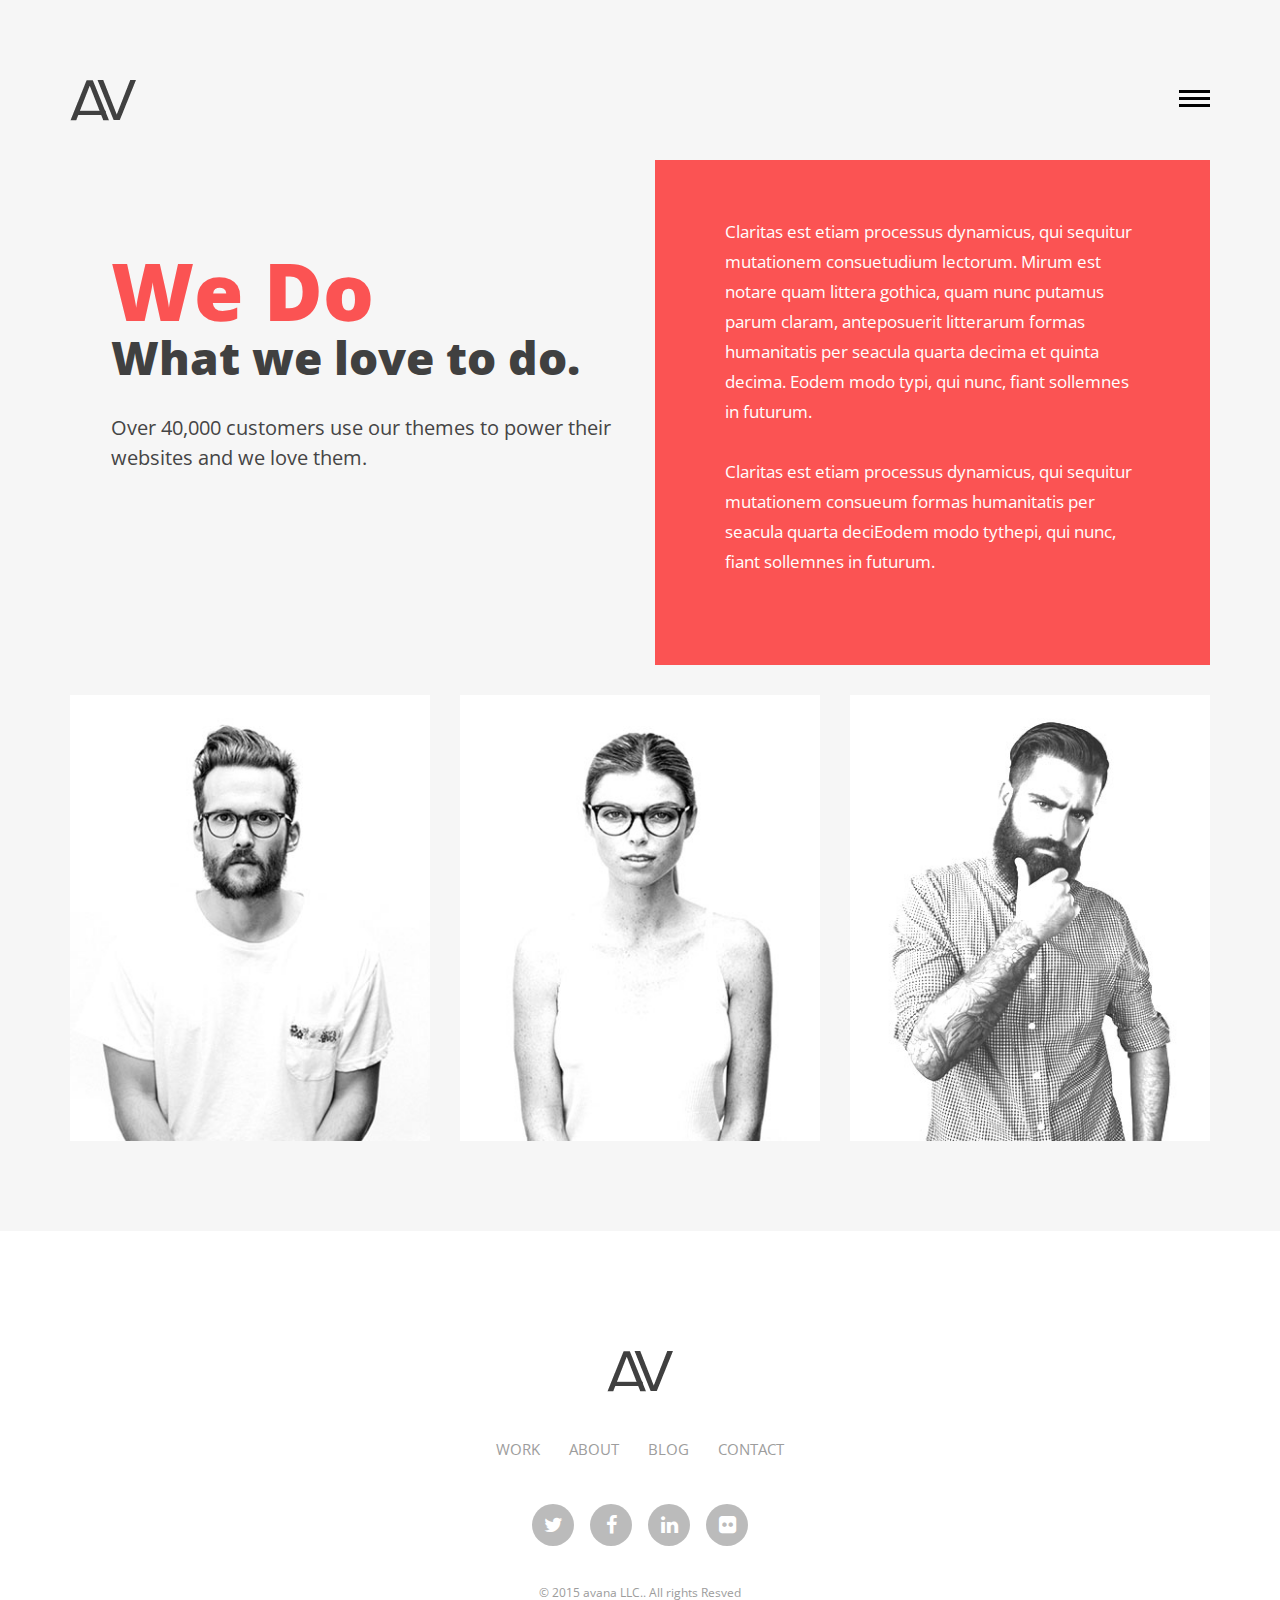
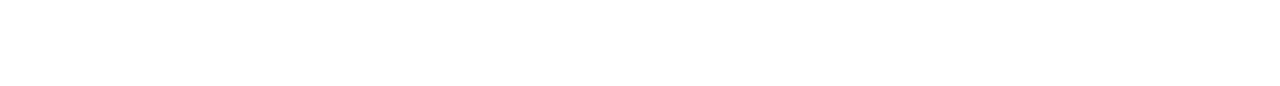
==== commit 7c391838: "Avana code" ====
--- a/about.html
+++ b/about.html
@@ -1,680 +1,295 @@
-<!DOCTYPE html>
-<html lang="en">
-
-<head>
-  <meta charset="UTF-8">
-  <meta name="description" content="Mona - Model Agency HTML5 Template">
-  <meta http-equiv="X-UA-Compatible" content="IE=edge">
-  <meta name="viewport" content="width=device-width, initial-scale=1, shrink-to-fit=no">
-
-  <!-- Title -->
-  <title>Mona - Model Agency HTML5 Template</title>
-
-  <!-- Favicon -->
-  <link rel="icon" href="./img/core-img/favicon.ico">
-
-  <!-- Core Stylesheet -->
-  <link rel="stylesheet" href="style.css">
-
-</head>
-
-<body>
-  <!-- Preloader -->
-  <div id="preloader">
-    <div class="wrapper">
-      <div class="cssload-loader"></div>
-    </div>
-  </div>
-
-  <!-- ***** Header Area Start ***** -->
-  <header class="header-area">
-    <!-- Main Header Start -->
-    <div class="main-header-area">
-      <div class="classy-nav-container breakpoint-off">
-        <!-- Classy Menu -->
-        <nav class="classy-navbar justify-content-between" id="monaNav">
-
-          <!-- Background Curve -->
-          <div class="bg-curve" style="background-image: url(./img/core-img/curve.png);"></div>
-
-          <!-- Logo -->
-          <a class="nav-brand" href="index.html"><img src="./img/core-img/logo.png" alt=""></a>
-
-          <!-- Navbar Toggler -->
-          <div class="classy-navbar-toggler">
-            <span class="navbarToggler"><span></span><span></span><span></span></span>
-          </div>
-
-          <!-- Menu -->
-          <div class="classy-menu">
-            <!-- Menu Close Button -->
-            <div class="classycloseIcon">
-              <div class="cross-wrap"><span class="top"></span><span class="bottom"></span></div>
+<!DOCTYPE HTML>
+
+ <html>
+
+    <head>
+
+    	<meta name="viewport" content="width=device-width, initial-scale=1, maximum-scale=1" />
+
+        <meta charset="utf-8">
+
+        <!-- Description, Keywords and Author -->
+
+        <meta name="description" content="">
+
+        <meta name="author" content="">
+
+        
+
+        <title>:: avana LLC | About ::</title>
+
+		<link rel="shortcut icon" href="images/favicon.ico" type="image/x-icon">
+
+
+
+        <!-- style -->
+
+        <link href="css/style.css" rel="stylesheet" type="text/css">
+
+        <!-- style -->
+
+        <!-- bootstrap -->
+
+        <link href="css/bootstrap.min.css" rel="stylesheet" type="text/css">
+
+        <!-- responsive -->
+
+        <link href="css/responsive.css" rel="stylesheet" type="text/css">
+
+        <!-- font-awesome -->
+
+        <link href="css/fonts.css" rel="stylesheet" type="text/css">
+
+        <link href="css/font-awesome.min.css" rel="stylesheet" type="text/css">
+
+        <!-- font-awesome -->
+
+        
+
+	</head>
+
+
+
+    <body>
+
+    
+
+    	<!-- header -->
+
+        	<header role="header">
+
+            	<div class="container">
+
+                	<!-- logo -->
+
+                    	<h1>
+
+                        	<a href="index.html" title="avana LLC"><img src="images/logo.png" title="avana LLC" alt="avana LLC"/></a>
+
+                        </h1>
+
+                    <!-- logo -->
+
+                    <!-- nav -->
+
+                    <nav role="header-nav" class="navy">
+
+                        <ul>
+
+                            <li><a href="index.html" title="Work">Work</a></li>
+
+                            <li class="nav-active"><a href="about.html" title="About">About</a></li>
+
+                            <li><a href="blog.html" title="Blog">Blog</a></li>
+
+                            <li><a href="contact.html" title="Contact">Contact</a></li>
+
+                        </ul>
+
+                    </nav>
+
+                    <!-- nav -->
+
+                </div>
+
+            </header>
+
+        <!-- header -->
+
+        <!-- main -->
+
+        <main role="main-inner-wrapper" class="container">
+
+        	
+
+            <div class="row">
+
+            
+
+            	<section class="col-xs-12 col-sm-6 col-md-6 col-lg-6 ">
+
+                	<article role="pge-title-content">
+
+                    	<header>
+
+                        	<h2><span>We Do</span> What we love to do.</h2>
+
+                        </header>
+
+                        <p>Over 40,000 customers use our themes to power their websites and we love them.</p>
+
+                    </article>
+
+                </section>
+
+                
+
+                <section class="col-xs-12 col-sm-6 col-md-6 col-lg-6">
+
+                	<article class="about-content">
+
+                    	<p>Claritas est etiam processus dynamicus, qui sequitur mutationem consuetudium lectorum. Mirum est notare quam littera gothica, quam nunc putamus parum claram, anteposuerit litterarum formas humanitatis per seacula quarta decima et quinta decima. Eodem modo typi, qui nunc, fiant sollemnes in futurum.</p>
+
+                        <p>Claritas est etiam processus dynamicus, qui sequitur mutationem consueum formas humanitatis per seacula quarta deciEodem modo tythepi, qui nunc, fiant sollemnes in futurum.</p>
+
+                    </article>
+
+                </section>
+
+                
+
+                <div class="clearfix"></div>
+
+                
+
+                <!-- thumbnails -->
+
+                	<div class="thumbnails-pan">
+
+                    	<section class="col-xs-12 col-sm-4 col-md-4 col-lg-4 ">
+
+                        	<figure>
+
+                            	<img src="images/about-images/about-image-1.jpg" class="img-responsive"/>
+
+                            	<figcaption>
+
+                                	<h3>John Doe</h3>
+
+                                    <h5>The designer</h5>
+
+                                </figcaption>
+
+                            </figure>
+
+                        </section>
+
+                        <section class="col-xs-12 col-sm-4 col-md-4 col-lg-4 ">
+
+                        	<figure>
+
+                            	<img src="images/about-images/about-image-2.jpg" class="img-responsive"/>
+
+                            	<figcaption>
+
+                                	<h3>kristy Roan</h3>
+
+                                    <h5>The Manager</h5>
+
+                                </figcaption>
+
+                            </figure>
+
+                        </section>
+
+                        <section class="col-xs-12 col-sm-4 col-md-4 col-lg-4 ">
+
+                        	<figure>
+
+                            	<img src="images/about-images/about-image-3.jpg" class="img-responsive"/>
+
+                            	<figcaption>
+
+                                	<h3>Jason takas</h3>
+
+                                    <h5>The Founder</h5>
+
+                                </figcaption>
+
+                            </figure>
+
+                        </section>
+
+                        
+
+                     
+
+                    </div>
+
+                <!-- thumbnails -->
+
+                
+
+                
+
             </div>
 
-            <!-- Nav Start -->
-            <div class="classynav">
-              <ul id="nav">
-                <li><a href="./index.html">Home</a></li>
-                <li><a href="#">Pages</a>
-                  <ul class="dropdown">
-                    <li><a href="./index.html">- Home</a></li>
-                    <li><a href="./about.html">- About Us</a></li>
-                    <li><a href="./projects.html">- Projects</a></li>
-                    <li><a href="./models.html">- Models</a></li>
-                    <li><a href="./casting.html">- Casting</a></li>
-                    <li><a href="./blog.html">- Blog</a></li>
-                    <li><a href="./single-blog.html">- Blog Details</a></li>
-                    <li><a href="./contact.html">- Contact</a></li>
-                    <li><a href="#">- Dropdown</a>
-                      <ul class="dropdown">
-                        <li><a href="#">- Dropdown Item</a></li>
-                        <li><a href="#">- Dropdown Item</a>
-                          <ul class="dropdown">
-                            <li><a href="#">- Even Dropdown</a></li>
-                            <li><a href="#">- Even Dropdown</a></li>
-                            <li><a href="#">- Even Dropdown</a></li>
-                            <li><a href="#">- Even Dropdown</a></li>
-                          </ul>
-                        </li>
-                        <li><a href="#">- Dropdown Item</a></li>
-                        <li><a href="#">- Dropdown Item</a></li>
-                      </ul>
-                    </li>
-                  </ul>
-                </li>
-                <li><a href="./projects.html">Project</a></li>
-                <li><a href="./models.html">Models</a></li>
-                <li><a href="./casting.html">Casting</a></li>
-                <li><a href="#">Blog</a>
-                  <ul class="dropdown">
-                    <li><a href="./blog.html">- Blog</a></li>
-                    <li><a href="./single-blog.html">- Blog Details</a></li>
-                  </ul>
-                </li>
-                <li><a href="./contact.html">Contact</a></li>
-              </ul>
-
-              <!-- Search Icon -->
-              <div class="search-icon" data-toggle="modal" data-target="#searchModal">
-                <i class="icon_search"></i>
-              </div>
-            </div>
-            <!-- Nav End -->
-
-          </div>
-        </nav>
-      </div>
-    </div>
-  </header>
-  <!-- ***** Header Area End ***** -->
-
-  <!-- ***** Top Search Area Start ***** -->
-  <div class="top-search-area">
-    <!-- Search Modal -->
-    <div class="modal fade" id="searchModal" tabindex="-1" role="dialog" aria-hidden="true">
-      <div class="modal-dialog modal-dialog-centered" role="document">
-        <div class="modal-content">
-          <div class="modal-body">
-            <!-- Close Button -->
-            <button type="button" class="btn close-btn" data-dismiss="modal"><i class="fa fa-times"></i></button>
-            <!-- Form -->
-            <form action="index.html" method="post">
-              <input type="search" name="top-search-bar" class="form-control" placeholder="Search and hit enter...">
-              <button type="submit">Search</button>
-            </form>
-          </div>
-        </div>
-      </div>
-    </div>
-  </div>
-  <!-- ***** Top Search Area End ***** -->
-
-  <!-- ***** Breadcrumb Area Start ***** -->
-  <div class="breadcumb-area">
-    <div class="container h-100">
-      <div class="row h-100 align-items-end">
-        <div class="col-12">
-          <div class="breadcumb--con">
-            <h2 class="title">About Us</h2>
-            <nav aria-label="breadcrumb">
-              <ol class="breadcrumb">
-                <li class="breadcrumb-item"><a href="#"><i class="fa fa-home"></i> Home</a></li>
-                <li class="breadcrumb-item active" aria-current="page">About</li>
-              </ol>
+        </main>
+
+    	<!-- main -->
+
+        <!-- footer -->
+
+        <footer role="footer">
+
+            <!-- logo -->
+
+                <h1>
+
+                    <a href="index.html" title="avana LLC"><img src="images/logo.png" title="avana LLC" alt="avana LLC"/></a>
+
+                </h1>
+
+            <!-- logo -->
+
+            <!-- nav -->
+
+            <nav role="footer-nav">
+
+            	<ul>
+
+                	<li><a href="index.html" title="Work">Work</a></li>
+
+                    <li><a href="about.html" title="About">About</a></li>
+
+                    <li><a href="blog.html" title="Blog">Blog</a></li>
+
+                    <li><a href="contact.html" title="Contact">Contact</a></li>
+
+                </ul>
+
             </nav>
-          </div>
-        </div>
-      </div>
-    </div>
-  </div>
-  <!-- ***** Breadcrumb Area End ***** -->
-
-  <!-- ***** About Us Area Start ***** -->
-  <section class="mona-about-us-area mb-30 section-padding-80-0">
-    <div class="container">
-      <div class="row">
-
-        <!-- About Us Thumbnail -->
-        <div class="col-12 col-sm-6 col-lg-4">
-          <div class="about-us-thumbnail mb-50">
-            <span class="line"></span>
-            <img src="./img/bg-img/16.jpg" alt="">
-            <span class="line2"></span>
-          </div>
-        </div>
-
-        <!-- About Us Thumbnail -->
-        <div class="col-12 col-sm-6 col-lg-4">
-          <div class="about-us-thumbnail mb-50">
-            <span class="line"></span>
-            <img src="./img/bg-img/17.jpg" alt="">
-            <span class="line2"></span>
-          </div>
-        </div>
-
-        <!-- About Us Content -->
-        <div class="col-12 col-lg-4">
-          <div class="about-us-content mb-50">
-            <h2>We Have 20+ Years Practical Experience in Agency</h2>
-            <p>Lorem ipsum dolor sit amet, consetetur sadipscing esed diam nonumy eirmod tempor invidunt ut labore et dolore magna.</p>
-            <p>At vero eos et accusam et justo duo dolores et ea rebum. Stet gubergren no sea takimata sanctus est Lorem ipsum dolor sit amet ipsumlor eut consetetur sadipscing elitr.</p>
-          </div>
-        </div>
-      </div>
-    </div>
-
-    <!-- Single Service Area -->
-    <div class="container">
-      <div class="service-area mt-80">
-        <div class="row">
-
-          <!-- Single Service Area -->
-          <div class="col-12 col-sm-6 col-lg-3">
-            <div class="single-service-area mb-50">
-              <i class="icon_film"></i>
-              <h5>Fashion Shows</h5>
-              <p>At vero eos et accusam et justo duo dolores et ea rebum.</p>
-            </div>
-          </div>
-
-          <!-- Single Service Area -->
-          <div class="col-12 col-sm-6 col-lg-3">
-            <div class="single-service-area mb-50">
-              <i class="icon_calendar"></i>
-              <h5>Special Events</h5>
-              <p>At vero eos et accusam et justo duo dolores et ea rebum.</p>
-            </div>
-          </div>
-
-          <!-- Single Service Area -->
-          <div class="col-12 col-sm-6 col-lg-3">
-            <div class="single-service-area mb-50">
-              <i class="icon_camera_alt"></i>
-              <h5>Commercial Photo</h5>
-              <p>At vero eos et accusam et justo duo dolores et ea rebum.</p>
-            </div>
-          </div>
-
-          <!-- Single Service Area -->
-          <div class="col-12 col-sm-6 col-lg-3">
-            <div class="single-service-area mb-50">
-              <i class="icon_house_alt"></i>
-              <h5>Model School</h5>
-              <p>At vero eos et accusam et justo duo dolores et ea rebum.</p>
-            </div>
-          </div>
-
-        </div>
-      </div>
-    </div>
-  </section>
-  <!-- ***** About Us Area End ***** -->
-
-  <!-- ***** Core Value Area Start ***** -->
-  <section class="mona-core-value-area bg-gray section-padding-80-0">
-    <div class="container">
-      <div class="row">
-        <!-- Section Heading -->
-        <div class="col-12">
-          <div class="section-heading text-center">
-            <h2>Our Core Value</h2>
-          </div>
-        </div>
-      </div>
-
-      <div class="row">
-        <div class="col-12 col-lg-6">
-          <div class="mona-benefits-area mb-80">
-
-            <!-- Single Benefits Area -->
-            <div class="single-benefits-area d-flex mb-30">
-              <!-- Icon -->
-              <div class="benefits-icon">
-                <i class="icon_box-checked"></i>
-              </div>
-              <!-- Content -->
-              <div class="benefits-content">
-                <h5>Expert Advice</h5>
-                <p>Lorem ipsum dolor sit amet, consetetur sadipscing esed diam nonumy eirmod tempor.</p>
-              </div>
-            </div>
-
-            <!-- Single Benefits Area -->
-            <div class="single-benefits-area d-flex mb-30">
-              <!-- Icon -->
-              <div class="benefits-icon">
-                <i class="icon_like_alt"></i>
-              </div>
-              <!-- Content -->
-              <div class="benefits-content">
-                <h5>Clients Satisfaction</h5>
-                <p>Lorem ipsum dolor sit amet, consetetur sadipscing esed diam nonumy eirmod tempor.</p>
-              </div>
-            </div>
-
-            <!-- Single Benefits Area -->
-            <div class="single-benefits-area d-flex mb-30">
-              <!-- Icon -->
-              <div class="benefits-icon">
-                <i class="icon_calendar"></i>
-              </div>
-              <!-- Content -->
-              <div class="benefits-content">
-                <h5>Planning & Strategy</h5>
-                <p>Lorem ipsum dolor sit amet, consetetur sadipscing esed diam nonumy eirmod tempor.</p>
-              </div>
-            </div>
-
-          </div>
-        </div>
-
-        <div class="col-12 col-lg-6">
-          <div class="mona-video-area mb-80">
-            <img src="./img/bg-img/21.jpg" alt="">
-            <!-- Play Button -->
-            <a href="https://www.youtube.com/watch?v=sSakBz_eYzQ" class="btn video-play-btn"><i class="fa fa-play" aria-hidden="true"></i></a>
-          </div>
-        </div>
-      </div>
-    </div>
-  </section>
-  <!-- ***** Core Value Area End ***** -->
-
-  <!-- ***** Team Area Start ***** -->
-  <section class="mona-team-area section-padding-80-0">
-    <div class="container">
-      <div class="row">
-        <!-- Section Heading -->
-        <div class="col-12">
-          <div class="section-heading text-center">
-            <h2>Our Team</h2>
-          </div>
-        </div>
-      </div>
-
-      <div class="row">
-        <!-- Single Team Member Area -->
-        <div class="col-12 col-sm-6 col-lg-3">
-          <div class="single-team-member-area mb-80">
-            <div class="team-member-thumbnail">
-              <!-- Thumbnail -->
-              <img src="./img/bg-img/22.jpg" alt="">
-
-              <!-- Share Info -->
-              <div class="share-info">
-                <!-- Share Icon -->
-                <div class="share-icon">
-                  <a href="#"><i class="fa fa-share-alt" aria-hidden="true"></i></a>
-                </div>
-                <!-- Others Icon -->
-                <div class="others-icon">
-                  <a href="#"><i class="fa fa-facebook" aria-hidden="true"></i></a>
-                  <a href="#"><i class="fa fa-twitter" aria-hidden="true"></i></a>
-                  <a href="#"><i class="fa fa-pinterest" aria-hidden="true"></i></a>
-                  <a href="#"><i class="fa fa-instagram" aria-hidden="true"></i></a>
-                  <a href="#"><i class="fa fa-youtube-play" aria-hidden="true"></i></a>
-                </div>
-              </div>
-            </div>
-            <div class="team-member-info">
-              <h4>Herbert Ortiz</h4>
-              <h6>Director</h6>
-            </div>
-          </div>
-        </div>
-
-        <!-- Single Team Member Area -->
-        <div class="col-12 col-sm-6 col-lg-3">
-          <div class="single-team-member-area mb-80">
-            <div class="team-member-thumbnail">
-              <!-- Thumbnail -->
-              <img src="./img/bg-img/23.jpg" alt="">
-
-              <!-- Share Info -->
-              <div class="share-info">
-                <!-- Share Icon -->
-                <div class="share-icon">
-                  <a href="#"><i class="fa fa-share-alt" aria-hidden="true"></i></a>
-                </div>
-                <!-- Others Icon -->
-                <div class="others-icon">
-                  <a href="#"><i class="fa fa-facebook" aria-hidden="true"></i></a>
-                  <a href="#"><i class="fa fa-twitter" aria-hidden="true"></i></a>
-                  <a href="#"><i class="fa fa-pinterest" aria-hidden="true"></i></a>
-                  <a href="#"><i class="fa fa-instagram" aria-hidden="true"></i></a>
-                  <a href="#"><i class="fa fa-youtube-play" aria-hidden="true"></i></a>
-                </div>
-              </div>
-            </div>
-            <div class="team-member-info">
-              <h4>Steve Dunn</h4>
-              <h6>top model</h6>
-            </div>
-          </div>
-        </div>
-
-        <!-- Single Team Member Area -->
-        <div class="col-12 col-sm-6 col-lg-3">
-          <div class="single-team-member-area mb-80">
-            <div class="team-member-thumbnail">
-              <!-- Thumbnail -->
-              <img src="./img/bg-img/24.jpg" alt="">
-
-              <!-- Share Info -->
-              <div class="share-info">
-                <!-- Share Icon -->
-                <div class="share-icon">
-                  <a href="#"><i class="fa fa-share-alt" aria-hidden="true"></i></a>
-                </div>
-                <!-- Others Icon -->
-                <div class="others-icon">
-                  <a href="#"><i class="fa fa-facebook" aria-hidden="true"></i></a>
-                  <a href="#"><i class="fa fa-twitter" aria-hidden="true"></i></a>
-                  <a href="#"><i class="fa fa-pinterest" aria-hidden="true"></i></a>
-                  <a href="#"><i class="fa fa-instagram" aria-hidden="true"></i></a>
-                  <a href="#"><i class="fa fa-youtube-play" aria-hidden="true"></i></a>
-                </div>
-              </div>
-            </div>
-            <div class="team-member-info">
-              <h4>Philip Bell</h4>
-              <h6>choreographer</h6>
-            </div>
-          </div>
-        </div>
-
-        <!-- Single Team Member Area -->
-        <div class="col-12 col-sm-6 col-lg-3">
-          <div class="single-team-member-area mb-80">
-            <div class="team-member-thumbnail">
-              <!-- Thumbnail -->
-              <img src="./img/bg-img/25.jpg" alt="">
-
-              <!-- Share Info -->
-              <div class="share-info">
-                <!-- Share Icon -->
-                <div class="share-icon">
-                  <a href="#"><i class="fa fa-share-alt" aria-hidden="true"></i></a>
-                </div>
-                <!-- Others Icon -->
-                <div class="others-icon">
-                  <a href="#"><i class="fa fa-facebook" aria-hidden="true"></i></a>
-                  <a href="#"><i class="fa fa-twitter" aria-hidden="true"></i></a>
-                  <a href="#"><i class="fa fa-pinterest" aria-hidden="true"></i></a>
-                  <a href="#"><i class="fa fa-instagram" aria-hidden="true"></i></a>
-                  <a href="#"><i class="fa fa-youtube-play" aria-hidden="true"></i></a>
-                </div>
-              </div>
-            </div>
-            <div class="team-member-info">
-              <h4>Aiden Caldwell</h4>
-              <h6>Model</h6>
-            </div>
-          </div>
-        </div>
-
-      </div>
-    </div>
-  </section>
-  <!-- ***** Team Area End ***** -->
-
-  <!-- ***** Client Feedback Area Start ***** -->
-  <section class="clients-feedback-area section-padding-0-80 clearfix">
-    <div class="container">
-      <div class="row justify-content-center">
-        <div class="col-12 col-md-10">
-          <div class="slider slider-for">
-
-            <!-- Client Feedback Text -->
-            <div class="client-feedback-text text-center">
-              <div class="quote-icon">
-                <i class="icon_quotations" aria-hidden="true"></i>
-              </div>
-              <div class="client-description text-center">
-                <h4>“Success Agency is, hands down, one of the best companies that we have worked with! The company has either met or exceeded all of the goals that we initially set for all of the projects that they implemented for us.”</h4>
-              </div>
-              <div class="ratings text-center">
-                <i class="fa fa-star" aria-hidden="true"></i>
-                <i class="fa fa-star" aria-hidden="true"></i>
-                <i class="fa fa-star" aria-hidden="true"></i>
-                <i class="fa fa-star" aria-hidden="true"></i>
-                <i class="fa fa-star" aria-hidden="true"></i>
-              </div>
-              <div class="client-name text-center">
-                <h5>Rodney Williams</h5>
-                <span>Producer</span>
-              </div>
-            </div>
-
-            <!-- Client Feedback Text -->
-            <div class="client-feedback-text text-center">
-              <div class="quote-icon">
-                <i class="icon_quotations" aria-hidden="true"></i>
-              </div>
-              <div class="client-description text-center">
-                <h4>“Success Agency is, hands down, one of the best companies that we have worked with! The company has either met or exceeded all of the goals that we initially set for all of the projects that they implemented for us.”</h4>
-              </div>
-              <div class="ratings text-center">
-                <i class="fa fa-star" aria-hidden="true"></i>
-                <i class="fa fa-star" aria-hidden="true"></i>
-                <i class="fa fa-star" aria-hidden="true"></i>
-                <i class="fa fa-star" aria-hidden="true"></i>
-                <i class="fa fa-star" aria-hidden="true"></i>
-              </div>
-              <div class="client-name text-center">
-                <h5>Nazrul Islam</h5>
-                <span>Producer</span>
-              </div>
-            </div>
-
-            <!-- Client Feedback Text -->
-            <div class="client-feedback-text text-center">
-              <div class="quote-icon">
-                <i class="icon_quotations" aria-hidden="true"></i>
-              </div>
-              <div class="client-description text-center">
-                <h4>“Success Agency is, hands down, one of the best companies that we have worked with! The company has either met or exceeded all of the goals that we initially set for all of the projects that they implemented for us.”</h4>
-              </div>
-              <div class="ratings text-center">
-                <i class="fa fa-star" aria-hidden="true"></i>
-                <i class="fa fa-star" aria-hidden="true"></i>
-                <i class="fa fa-star" aria-hidden="true"></i>
-                <i class="fa fa-star" aria-hidden="true"></i>
-                <i class="fa fa-star" aria-hidden="true"></i>
-              </div>
-              <div class="client-name text-center">
-                <h5>Williams Rodney</h5>
-                <span>Producer</span>
-              </div>
-            </div>
-
-            <!-- Client Feedback Text -->
-            <div class="client-feedback-text text-center">
-              <div class="quote-icon">
-                <i class="icon_quotations" aria-hidden="true"></i>
-              </div>
-              <div class="client-description text-center">
-                <h4>“Success Agency is, hands down, one of the best companies that we have worked with! The company has either met or exceeded all of the goals that we initially set for all of the projects that they implemented for us.”</h4>
-              </div>
-              <div class="ratings text-center">
-                <i class="fa fa-star" aria-hidden="true"></i>
-                <i class="fa fa-star" aria-hidden="true"></i>
-                <i class="fa fa-star" aria-hidden="true"></i>
-                <i class="fa fa-star" aria-hidden="true"></i>
-                <i class="fa fa-star" aria-hidden="true"></i>
-              </div>
-              <div class="client-name text-center">
-                <h5>Rodney Williams</h5>
-                <span>Producer</span>
-              </div>
-            </div>
-
-            <!-- Client Feedback Text -->
-            <div class="client-feedback-text text-center">
-              <div class="quote-icon">
-                <i class="icon_quotations" aria-hidden="true"></i>
-              </div>
-              <div class="client-description text-center">
-                <h4>“Success Agency is, hands down, one of the best companies that we have worked with! The company has either met or exceeded all of the goals that we initially set for all of the projects that they implemented for us.”</h4>
-              </div>
-              <div class="ratings text-center">
-                <i class="fa fa-star" aria-hidden="true"></i>
-                <i class="fa fa-star" aria-hidden="true"></i>
-                <i class="fa fa-star" aria-hidden="true"></i>
-                <i class="fa fa-star" aria-hidden="true"></i>
-                <i class="fa fa-star" aria-hidden="true"></i>
-              </div>
-              <div class="client-name text-center">
-                <h5>Rodney Williams</h5>
-                <span>Producer</span>
-              </div>
-            </div>
-
-          </div>
-        </div>
-
-        <!-- Client Thumbnail Area -->
-        <div class="col-12 col-md-6 col-lg-5">
-          <div class="slider slider-nav">
-            <div class="client-thumbnail">
-              <img src="./img/bg-img/6.jpg" alt="">
-            </div>
-            <div class="client-thumbnail">
-              <img src="./img/bg-img/7.jpg" alt="">
-            </div>
-            <div class="client-thumbnail">
-              <img src="./img/bg-img/8.jpg" alt="">
-            </div>
-            <div class="client-thumbnail">
-              <img src="./img/bg-img/6.jpg" alt="">
-            </div>
-            <div class="client-thumbnail">
-              <img src="./img/bg-img/7.jpg" alt="">
-            </div>
-          </div>
-        </div>
-      </div>
-    </div>
-  </section>
-  <!-- ***** Client Feedback Area End ***** -->
-
-  <!-- ***** CTA Area Start ***** -->
-  <section class="mona-cta-area section-padding-80">
-    <div class="container">
-      <div class="row">
-        <div class="col-12">
-          <div class="cta-content">
-            <h2>Do You Want To Be A Model?</h2>
-            <h6>Lorem ipsum dolor sit amet, consetetur sadipscing esed diam nonumy eirmod tempor.</h6>
-            <a href="#" class="btn mona-btn">Contact Us</a>
-          </div>
-        </div>
-      </div>
-    </div>
-  </section>
-  <!-- ***** CTA Area End ***** -->
-
-  <!-- ***** Footer Area Start ***** -->
-  <footer class="footer-area section-padding-80-0">
-    <div class="container">
-      <div class="row justify-content-between">
-
-        <!-- Single Footer Widget -->
-        <div class="col-12 col-sm-6 col-lg-4 col-xl-3">
-          <div class="single-footer-widget mb-60">
-            <!-- Logo -->
-            <a href="#" class="d-block mb-4"><img src="./img/core-img/logo.png" alt=""></a>
-            <p>Integer vehicula mauris libero, at molestie eros imperdiet sit amet. Suspendisse mattis ante sit amet ante.</p>
-            <div class="copywrite-text">
-              <p>&copy; 
-<!-- Link back to Colorlib can't be removed. Template is licensed under CC BY 3.0. -->
-Copyright &copy;<script>document.write(new Date().getFullYear());</script> All rights reserved | This template is made with <i class="fa fa-heart-o" aria-hidden="true"></i> by <a href="https://colorlib.com" target="_blank">Colorlib</a>
-<!-- Link back to Colorlib can't be removed. Template is licensed under CC BY 3.0. --></p>
-            </div>
-          </div>
-        </div>
-
-        <!-- Single Footer Widget -->
-        <div class="col-12 col-sm-6 col-lg-4 col-xl-3">
-          <div class="single-footer-widget mb-60">
-            <!-- Widget Title -->
-            <h4 class="widget-title">Our Link</h4>
-
-            <!-- Catagories Nav -->
-            <nav>
-              <ul class="our-link">
-                <li><a href="#">New Faces</a></li>
-                <li><a href="#">Model Of the Week</a></li>
-                <li><a href="#">Classic Women</a></li>
-                <li><a href="#">Privacy Terms</a></li>
-                <li><a href="#">Classic Men</a></li>
-                <li><a href="#">Conditions</a></li>
-                <li><a href="#">Hair & Styles</a></li>
-                <li><a href="#">Contact</a></li>
-              </ul>
-            </nav>
-          </div>
-        </div>
-
-        <!-- Single Footer Widget -->
-        <div class="col-12 col-lg-4 col-xl-3">
-          <div class="single-footer-widget mb-60">
-            <!-- Widget Title -->
-            <h4 class="widget-title">Contact</h4>
-            <!-- Footer Content -->
-            <div class="footer-content mb-30">
-              <h4>+01-3-8888-6868</h4>
-              <h6>40 Baria Sreet 133/2 NewYork City</h6>
-            </div>
-            <!-- Social Info -->
-            <div class="footer-social-info">
-              <a href="#" class="facebook" data-toggle="tooltip" data-placement="top" title="Facebook"><i class="fa fa-facebook"></i></a>
-              <a href="#" class="twitter" data-toggle="tooltip" data-placement="top" title="Twitter"><i class="fa fa-twitter"></i></a>
-              <a href="#" class="pinterest" data-toggle="tooltip" data-placement="top" title="Pinterest"><i class="fa fa-pinterest"></i></a>
-              <a href="#" class="instagram" data-toggle="tooltip" data-placement="top" title="Instagram"><i class="fa fa-instagram"></i></a>
-              <a href="#" class="youtube" data-toggle="tooltip" data-placement="top" title="YouTube"><i class="fa fa-youtube-play"></i></a>
-            </div>
-          </div>
-        </div>
-
-      </div>
-    </div>
-  </footer>
-  <!-- ***** Footer Area End ***** -->
-
-  <!-- ******* All JS ******* -->
-  <!-- jQuery js -->
-  <script src="js/jquery.min.js"></script>
-  <!-- Popper js -->
-  <script src="js/popper.min.js"></script>
-  <!-- Bootstrap js -->
-  <script src="js/bootstrap.min.js"></script>
-  <!-- All js -->
-  <script src="js/mona.bundle.js"></script>
-  <!-- Active js -->
-  <script src="js/default-assets/active.js"></script>
-
-</body>
+
+            <!-- nav -->
+
+            <ul role="social-icons">
+
+            	<li><a href="#"><i class="fa fa-twitter" aria-hidden="true"></i></a></li>
+
+                <li><a href="#"><i class="fa fa-facebook" aria-hidden="true"></i></a></li>
+
+                <li><a href="#"><i class="fa fa-linkedin" aria-hidden="true"></i></a></li>
+
+                <li><a href="#"><i class="fa fa-flickr" aria-hidden="true"></i></a></li>
+
+            </ul>
+
+            <p class="copy-right">&copy; 2015  avana LLC.. All rights Resved</p>
+
+        </footer>
+
+        <!-- footer -->
+
+    
+
+        <!-- jQuery (necessary for Bootstrap's JavaScript plugins) -->
+
+        <script src="js/jquery.min.js" type="text/javascript"></script>
+
+        <!-- custom -->
+
+		<script src="js/nav.js" type="text/javascript"></script>
+
+        <script src="js/custom.js" type="text/javascript"></script>
+
+        <!-- Include all compiled plugins (below), or include individual files as needed -->
+
+        <script src="js/bootstrap.min.js" type="text/javascript"></script>
+
+        <!-- jquery.countdown -->
+
+        <script src="js/html5shiv.js" type="text/javascript"></script>
+
+    </body>
 
 </html>--- a/css/style.css
+++ b/css/style.css
@@ -0,0 +1,402 @@
+/*
+
+	Theme Name: avana LLC
+
+	Template URI: 
+
+	Description: 
+
+	Author:
+
+	Author URI: 
+
+	License: 
+
+	License URI:
+
+	Version: 1.0
+
+	
+
+	1. Body style
+
+	2. Header
+
+	3. Main
+
+	4. Footer
+
+	5. About
+
+	
+
+*/
+
+@import url(https://fonts.googleapis.com/css?family=Open+Sans:400,300,300italic,400italic,600,600italic,700,700italic,800,800italic);
+
+html {
+
+	-ms-text-size-adjust: 100%;
+
+	-webkit-text-size-adjust: 100%;
+
+}
+
+*, *:before, *:after {
+
+	-webkit-box-sizing: border-box;
+
+	-moz-box-sizing: border-box;
+
+	box-sizing: border-box;
+
+}
+
+input, textarea {
+
+	-webkit-appearance: none;
+
+	-webkit-border-radius: 0;
+
+}
+
+button, html input[type="button"],/* 1 */ input[type="reset"], input[type="submit"] {
+
+	-webkit-appearance: button;
+
+	cursor: pointer;
+
+ *overflow:visible;
+
+}
+
+body, img,.commentys-form input[type="text"],.commentys-form input[type="email"],.commentys-form input[type="url"],.commentys-form textarea {
+
+	transition: all .2s linear;
+
+	-o-transition: all .2s linear;
+
+	-moz-transition: all .2s linear;
+
+	-webkit-transition: all .2s linear;
+
+}
+
+html, body, div, span, object, iframe, h1, h2, h3, h4, h5, h6, p, blockquote, pre, abbr, address, cite, code, del, dfn, em, img, ins, kbd, q, samp, small, strong, sub, sup, var, b, i, dl, dt, dd, ol, ul, li, fieldset, form, label, legend, table, caption, tbody, tfoot, thead, tr, th, td, article, aside, canvas, details, figcaption, figure, footer, header, hgroup, menu, nav, section, summary, time, mark, audio, video, input, main {
+
+	-webkit-box-sizing: border-box;
+
+	-moz-box-sizing: border-box;
+
+	box-sizing: border-box;
+
+	margin: 0;
+
+	padding: 0;
+
+	vertical-align: baseline;
+
+	border: 0;
+
+	outline: 0;
+
+}
+
+article, aside, details, figcaption, figure, footer, header, hgroup, menu, nav, section, img, main {
+
+	display: block
+
+}
+
+audio, canvas, video {
+
+	display: inline-block;
+
+ *display:inline;
+
+ *zoom:1
+
+}
+
+blockquote:before, blockquote:after, q:before, q:after {
+
+	content: '';
+
+	content: none;
+
+}
+
+.clear {
+
+	clear: both;
+
+	line-height: 0;
+
+	height: 0;
+
+}
+
+a {
+
+	text-decoration: none;
+
+	outline: none;
+
+	color: #010101;
+
+	transition-delay: 0s;
+
+	transition-duration: 0.6s;
+
+	transition-property: all;
+
+	transition-timing-function: ease;
+
+}
+
+a:focus, img:focus, button:focus, .btn:focus {outline: none;}
+
+::-moz-selection {background-color:#fb5353;color:#fff;text-shadow:none;}
+
+::selection {background-color: #fb5353;color: #fff;text-shadow: none;}
+
+@font-face {font-family: 'Open Sans', sans-serif;}
+
+/*===== Header ===*/
+
+header[role="header"]{ padding-top:80px; padding-bottom:39px}
+
+header[role="header"] h1{ padding:0; margin:0}
+
+header[role="header"] h1 > a{ max-width:66px; display:block; float:left}
+
+header[role="header"] nav{ padding-top:10px;transition-delay: 0s;
+
+transition-duration: 0.6s;transition-property: all;transition-timing-function: ease;}
+
+header[role="header"] nav ul{ display:none; position: fixed; z-index:60; text-align:center; width:100%; height:100%; top:0; left:0; right:0; background-color:rgba(255,255,255,0.8); padding:0; margin:0; padding-top:199px;}
+
+header[role="header"] nav ul > li{ font-weight:800; font-size:42px; display:block}
+
+header[role="header"] nav ul > li > a{ display:block; line-height:72px; color:#404040}
+
+header[role="header"] nav ul > li:hover a,header[role="header"] nav ul > li.nav-active a{ text-decoration:none; color:#fb5353}
+
+header[role="header"] nav #menu-button {width: 31px;font-size: 0;float: right;height: 19px;position: relative; z-index:70;
+
+-webkit-transform: rotate(0deg);-moz-transform: rotate(0deg);-o-transform: rotate(0deg);transform: rotate(0deg);-webkit-transition: .5s ease-in-out;-moz-transition: .5s ease-in-out;-o-transition: .5s ease-in-out;transition: .5s ease-in-out;cursor: pointer;}
+
+header[role="header"] nav #menu-button span {display: block;position: absolute;z-index: 60;height: 3px;
+
+width: 100%;background: #111111;opacity: 1;left: 0;
+
+-webkit-transform: rotate(0deg);-moz-transform: rotate(0deg);-o-transform: rotate(0deg);
+
+transform: rotate(0deg);-webkit-transition: .25s ease-in-out;-moz-transition: .25s ease-in-out;-o-transition: .25s ease-in-out;transition: .25s ease-in-out;}
+
+header[role="header"] nav #menu-button span {background: #010101;}
+
+header[role="header"] nav #menu-button span:nth-child(1) {top:0px;}
+
+header[role="header"] nav #menu-button span:nth-child(2) {top:7px;}
+
+header[role="header"] nav #menu-button span:nth-child(3) {top:14px;}
+
+header[role="header"] nav #menu-button.open span:nth-child(1) {top: 10px;
+
+-webkit-transform: rotate(135deg);-moz-transform: rotate(135deg);-o-transform: rotate(135deg);transform: rotate(135deg);}
+
+header[role="header"] nav #menu-button.open span:nth-child(2) {opacity: 0;left: -60px;}
+
+header[role="header"] nav #menu-button.open span:nth-child(3) {top: 10px;
+
+-webkit-transform: rotate(-135deg);-moz-transform: rotate(-135deg);-o-transform: rotate(-135deg);transform: rotate(-135deg);}
+
+/*===== main ===*/
+
+main[role="main-home-wrapper"],main[role="main-inner-wrapper"] { padding-bottom:90px}
+
+main[role="main-home-wrapper"] article[role="pge-title-content"],main[role="main-inner-wrapper"] article[role="pge-title-content"]{ padding-left:41px}
+
+main[role="main-home-wrapper"] article[role="pge-title-content"] header,main[role="main-inner-wrapper"] article[role="pge-title-content"] header{ padding-bottom:19px; padding-top:83px}
+
+main[role="main-home-wrapper"] article[role="pge-title-content"] header h2,main[role="main-inner-wrapper"] article[role="pge-title-content"] header h2{ font-size:46px; line-height:53px; color:#404040; font-weight:800}
+
+main[role="main-home-wrapper"] article[role="pge-title-content"] header h2 span,main[role="main-inner-wrapper"] article[role="pge-title-content"] header h2 span{ display:block; font-size:80px; color:#fb5353; padding-bottom:15px}
+
+main[role="main-home-wrapper"] article[role="pge-title-content"] p,main[role="main-inner-wrapper"] article[role="pge-title-content"] p{ font-size:20px; line-height:30px; color:#454545}
+
+/*===== footer ===*/
+
+footer[role="footer"]{ background-color:#FFF; padding-top:100px; padding-bottom:77px}
+
+footer[role="footer"] > h1 a{ margin:0 auto; display:block; max-width:66px;}
+
+footer[role="footer"] nav{ padding-top:37px; padding-bottom:43px}
+
+footer[role="footer"] nav > ul{ text-align:center; padding:0; margin:0}
+
+footer[role="footer"] nav > ul > li{ display: inline-block; text-transform:uppercase; font-size:15px; margin:0 13px}
+
+footer[role="footer"] nav > ul > li > a{ color:#9d9d9d}
+
+footer[role="footer"] nav > ul > li:hover a{ text-decoration:none; color:#fb5353}
+
+footer[role="footer"] ul[role="social-icons"]{ padding:0; margin:0; text-align:center; padding-bottom:40px;}
+
+footer[role="footer"] ul[role="social-icons"] > li{ display: inline-block; margin:0 6.5px}
+
+footer[role="footer"] ul[role="social-icons"] > li > a{ display:block; width:42px; height:42px; background-color:#bbbbbb; color:#FFF; line-height:42px; font-size:20px; border-radius:100%; text-align:center}
+
+footer[role="footer"] ul[role="social-icons"] > li:hover a{ background-color:#fb5353}
+
+footer[role="footer"] .copy-right{ text-align:center; display:block; font-size:12px; line-height:13px; color:#9c9c9c}
+
+/*===== About ===*/
+
+main[role="main-inner-wrapper"] .about-content{ background-color:#fb5353; padding-top:57px; padding-left:70px; padding-right:67px; padding-bottom:58px}
+
+main[role="main-inner-wrapper"] .about-content p{ font-size:17px; line-height:30px; color:#FFF; padding-bottom:20px}
+
+main[role="main-inner-wrapper"] .thumbnails-pan{ padding-top:30px}
+
+main[role="main-inner-wrapper"] .thumbnails-pan section figure{ background-color:#FFF; position:relative; overflow:hidden; cursor:pointer}
+
+main[role="main-inner-wrapper"] .thumbnails-pan section figure,main[role="main-inner-wrapper"] .thumbnails-pan section figure, img,main[role="main-inner-wrapper"] .thumbnails-pan section figure figcaption,section.blog-content figure,section.blog-content figure img,section.blog-content  article{transition-delay: 0s;transition-duration: 0.6s;transition-property: all;transition-timing-function: ease;}
+
+main[role="main-inner-wrapper"] .thumbnails-pan section figure figcaption{ position:absolute; bottom:-50%; left:0; right:0; background-color:#fb5353; margin:0 69px; text-align:center; color:#FFF; padding-top:16px; padding-bottom:27px}
+
+main[role="main-inner-wrapper"] .thumbnails-pan section figure figcaption h3{ font-size:21px; line-height:22px; font-weight:300}
+
+main[role="main-inner-wrapper"] .thumbnails-pan section figure figcaption h5{ text-transform:uppercase; font-size:13px; line-height:14px; font-weight:bold}
+
+main[role="main-inner-wrapper"] .thumbnails-pan section figure:hover,section.blog-content:hover article{ background-color:#fb5353; color:#FFF}
+
+main[role="main-inner-wrapper"] .thumbnails-pan section figure:hover img,section.blog-content:hover figure img{-webkit-transform: scale3d(1.08,1.08,2);transform: scale3d(1.08,1.08,2); opacity:0.5}
+
+main[role="main-inner-wrapper"] .thumbnails-pan section figure:hover figcaption{ bottom:0;}
+
+/*===== Blog ===*/
+
+article[role="pge-title-content"].blog-header{ padding-bottom:218px}
+
+section.blog-content{ margin-bottom:29px}
+
+section.blog-content figure{ overflow:hidden; position:relative;background-color: rgba(255,255,255,0.4); cursor:pointer}
+
+section.blog-content figure .post-date{ text-align:center; color:#FFF; font-weight:800; font-size:14px; line-height:18px; text-transform:uppercase; display:block; background-color:#fb5353; width:130px; height:130px; position:absolute; left:0; top:0; padding-top:41px; z-index:50}
+
+section.blog-content figure .post-date span{ font-size:50px; line-height:35px; display:block}
+
+section.blog-content  article{ font-size:21px; line-height:30px; color:#FFF;  font-weight:800; color:#343434; padding-left:42px; padding-top:33px; padding-bottom:31px;}
+
+section.blog-content:hover figure img{ opacity:0.5}
+
+/*===== Contact ===*/
+
+article[role="pge-title-content"].contact-header{ padding-bottom:218px}
+
+article[role="pge-title-content"].contact-header p a{ color:#343434; padding-right:34px}
+
+article[role="pge-title-content"].contact-header p a:hover{color:#fb5353; text-decoration:none}
+
+.demo-wrapper {width: 100%;margin: 0 auto;height:499px;}
+
+#surabaya {width: 100%;height: 100%;}
+
+.error_message{ color:#e84d49}
+
+#success_page h3,#success_page p{color:#60ca6f }
+
+.contat-from-wrapper{ padding:0 69px; margin-top:108px}
+
+.contat-from-wrapper input[type="text"],.contat-from-wrapper input[type="email"],.contat-from-wrapper textarea{ width:100%; display:block; outline:none; border-bottom:1px solid #bbbbbb; background-color:inherit; color:#404040; font-size:21px; line-height:23px; padding-bottom:24px}
+
+.contat-from-wrapper input[type="text"]:focus,.contat-from-wrapper input[type="email"]:focus,.contat-from-wrapper textarea:focus{ border-bottom-color:#9f9e9e}
+
+.contat-from-wrapper form ::-webkit-input-placeholder { color:#404040; }
+
+.contat-from-wrapper form ::-moz-placeholder { color:#404040; } /* firefox 19+ */
+
+.contat-from-wrapper form :-ms-input-placeholder { color:#404040; } /* ie */
+
+.contat-from-wrapper form input:-moz-placeholder { color:#404040; }
+
+.contat-from-wrapper textarea{ border-bottom:1px solid #bbbbbb; border-left:none; border-right:none; border-top:none; height:77px; margin-top:56px}
+
+.contat-from-wrapper input[type="submit"]{ display:block; border:none; outline:none; width:200px; line-height:60px; text-transform:uppercase; font-size:21px; color:#FFF; font-weight:800; letter-spacing:2px; background-color:#e84d49; margin:41px auto; margin-bottom:0}
+
+.contat-from-wrapper input[type="submit"]:hover{background-color:#f8524e}
+
+/*== Work Details ==*/
+
+.work-details,.blog-details{ padding:0 69px; margin-top:73px}
+
+.work-details header h2{ color:#343434; font-size:36px; font-weight:800}
+
+.work-details header a{ display:inline-block; color:#fb5353; font-size:18px;font-weight:800;padding-top:3px}
+
+.work-details header a i{ color:#0d0d0d; padding-left:10px}
+
+.work-details header a:hover{ color:#0d0d0d; text-decoration:none}
+
+.work-details header a:hover i{ color:#fb5353}
+
+.work-details p{ font-size:16px; color:#666666; line-height:30px; margin-bottom:20px; font-weight:300}
+
+.work-details p strong{ font-weight:800}
+
+.work-images{ margin-top:46px}
+
+.work-images li{ margin-bottom:50px}
+
+/*== Blog Details ==*/
+
+.bog-header { padding-bottom:62px}
+
+.bog-header h3,.comments-pan h3,.commentys-form h4{ color:#404040;font-weight:800; padding-bottom:24px; display:block}
+
+.bog-header h3 span{ color:#fb5353}
+
+.bog-header h2{ font-size:36px; font-weight:normal}
+
+.blog-details .enter-content{ margin-top:62px}
+
+.blog-details .enter-content p{ font-size:16px; line-height:30px; font-weight:300; margin-bottom:23px}
+
+.comments-pan{border-top:2px solid #dedede; padding-top:15px}
+
+.comments-pan h3{border-bottom:2px solid #dedede; padding-bottom:34px; margin-bottom:52px}
+
+.comments-reply,.reply-pan{ padding:0; margin:0; list-style:none}
+
+.comments-reply li{ display:block; border-bottom:2px solid #dedede; overflow:hidden; padding-bottom:51px; margin-bottom:39px}
+
+.comments-reply li figure{ float:left; width:70px; background-color:#000}
+
+.comments-reply li section{ float:left; padding-left:30px; font-size:16px; line-height:30px; font-weight:300; color:#343434;width: 92%;}
+
+.comments-reply li section .date-pan{ font-size:14px; line-height:18px; padding-bottom:25px}
+
+.comments-reply li section h4{font-weight:800; color:#404040; font-size:21px; margin-bottom:6px; margin-top:0}
+
+.comments-reply li section h4 a{ font-size:16px; color:#fb5353;font-weight:400; display:inline-block; padding-left:20px}
+
+.reply-pan{ clear:both; display:block; margin-left:100px;padding-top:39px }
+
+.reply-pan li{ border-bottom:none;border-top:2px solid #dedede; padding-bottom:0; margin-bottom:0;padding-top:38px;}
+
+.commentys-form h4{ font-size:24px}
+
+.commentys-form form{ margin-top:30px}
+
+.commentys-form input[type="text"],.commentys-form input[type="email"],.commentys-form input[type="url"],.commentys-form textarea{ font-size:21px; line-height:22px; color:#404040; padding-bottom:26px; border-bottom:2px solid #bbbbbb; width:100%; display:block; border-left:none; border-right:none; border-top:none; background-color:transparent; outline:none}
+
+.commentys-form textarea{ margin-top:57px}
+
+.commentys-form input[type="text"]:focus,.commentys-form input[type="email"]:focus,.commentys-form input[type="url"]:focus,.commentys-form textarea:focus{ border-bottom-color:#000}
+
+.commentys-form input[type="button"]{ padding:0 36px; text-transform:uppercase; display:inline-block; font-size:21px; line-height:60px; color:#FFF; font-weight: bold; text-align:center; border:none; outline:none; background-color:#fb5353; margin-top:50px}
+
+.commentys-form input[type="button"]:hover{ background-color:#ff5c5c}
+
--- a/css/responsive.css
+++ b/css/responsive.css
@@ -0,0 +1,129 @@
+/* md */+
+@media (min-width: 992px) and (max-width: 1199px) {+
+	.comments-reply li section{ width:88%}+
+}+
+/* sm */+
+@media (min-width: 768px) and (max-width: 991px) {+
+	header[role="header"]{ padding:8% 0;}+
+	header[role="header"] nav ul{ padding-top:10%}+
+	main[role="main-home-wrapper"] article[role="pge-title-content"],main[role="main-inner-wrapper"] article[role="pge-title-content"]{ padding-left:0}+
+	main[role="main-home-wrapper"] article[role="pge-title-content"] header,main[role="main-inner-wrapper"] article[role="pge-title-content"] header{ padding-top:0}+
+	main[role="main-home-wrapper"] article[role="pge-title-content"] header h2,main[role="main-inner-wrapper"] article[role="pge-title-content"] header h2{ font-size:34px}+
+	main[role="main-home-wrapper"] article p br{ display:none}+
+	footer[role="footer"]{ padding:30px 0}+
+	footer[role="footer"] nav{ padding:15px 0}+
+	main[role="main-inner-wrapper"] .about-content{ padding:5%}+
+	main[role="main-inner-wrapper"] .thumbnails-pan section figure figcaption{ margin:0 10%}+
+	section.blog-content figure .post-date{ padding-top:20px; height:100px; width:100px}+
+	article.contact-header[role="pge-title-content"] p a{padding-right:10px}+
+	.contat-from-wrapper{ margin-top:10px; padding:0 15px}+
+	.grid-lod li{ width:100% !important; position:static !important; display:inline-block}+
+	.grid-lod li img{ width:100%}+
+	.work-details,.blog-details{ padding:0; margin-top:0}+
+	.comments-reply li section{ width:88%}+
+}+
+/* xs */+
+@media (max-width: 767px) {+
+	header[role="header"]{ padding:8% 0;}+
+	header[role="header"] nav ul{ padding-top:10%}+
+	header[role="header"] nav ul > li{ font-size:30px}+
+	header[role="header"] nav ul > li > a{ line-height:55px}+
+	main[role="main-home-wrapper"] article[role="pge-title-content"],main[role="main-inner-wrapper"] article[role="pge-title-content"]{ padding-left:0}+
+	main[role="main-home-wrapper"] article[role="pge-title-content"] header,main[role="main-inner-wrapper"] article[role="pge-title-content"] header{ padding-top:10px}+
+	main[role="main-home-wrapper"] article[role="pge-title-content"] header h2,main[role="main-inner-wrapper"] article[role="pge-title-content"] header h2{ font-size:47px}+
+	main[role="main-home-wrapper"] article[role="pge-title-content"] header h2 span, main[role="main-inner-wrapper"] article[role="pge-title-content"] header h2 span{ font-size:60px;}+
+	main[role="main-home-wrapper"] article{ padding-bottom:30px}+
+	main[role="main-home-wrapper"] article p br{ display:none}+
+	footer[role="footer"]{ padding:40px 0}+
+	footer[role="footer"] nav{ padding:15px 0}+
+	main[role="main-inner-wrapper"] .about-content{ padding:5%}+
+	main[role="main-inner-wrapper"] .thumbnails-pan section figure{ margin-bottom:20px}+
+	article[role="pge-title-content"].blog-header,article[role="pge-title-content"].contact-header{ padding-bottom:30px}+
+	section.blog-content figure .post-date{ padding-top:20px; height:100px; width:100px}+
+	section.blog-content article{ padding:2% 5%; font-size:18px; line-height:24px;font-family: 'proxima_nova_cn_rgregular';}+
+	article.contact-header[role="pge-title-content"] p a{ font-size:18px; padding-right:10px}+
+	.contat-from-wrapper{ margin-top:10px; padding:0 15px}+
+	.contat-from-wrapper input[type="text"], .contat-from-wrapper input[type="email"]{ margin-bottom:20px}+
+	.contat-from-wrapper textarea{ margin-top:0}+
+	.work-details,.blog-details{ padding:0; margin-top:0}+
+	.work-images{ margin-top:0}+
+	.work-images li{ margin-bottom:0; width:100%}+
+	.work-images li figcaption h2{ font-size:18px;}+
+	.grid-lod li{ width:100% !important; position:static !important}+
+	.bog-header h3, .comments-pan h3, .commentys-form h4{ padding-bottom:0}+
+	.bog-header h2{ font-size:18px; line-height:26px}+
+	.bog-header{ padding-bottom:20px}+
+	.blog-details .enter-content{ margin-top:10px}+
+	.blog-details .enter-content p,.comments-reply li section{ font-size:14px; line-height:26px}+
+	.comments-pan h3{ padding-bottom:20px; margin-top:0}+
+	.comments-reply li section{ float:none; width:auto; padding-left:0}+
+	.comments-reply li figure{ margin-right:20px}+
+	.reply-pan{ margin-left:20px}+
+	.commentys-form input[type="text"], .commentys-form input[type="email"], .commentys-form input[type="url"], .commentys-form textarea{ margin-bottom:20px}+
+	.commentys-form textarea{ margin-top:0; margin-bottom:0}+
+	+
+}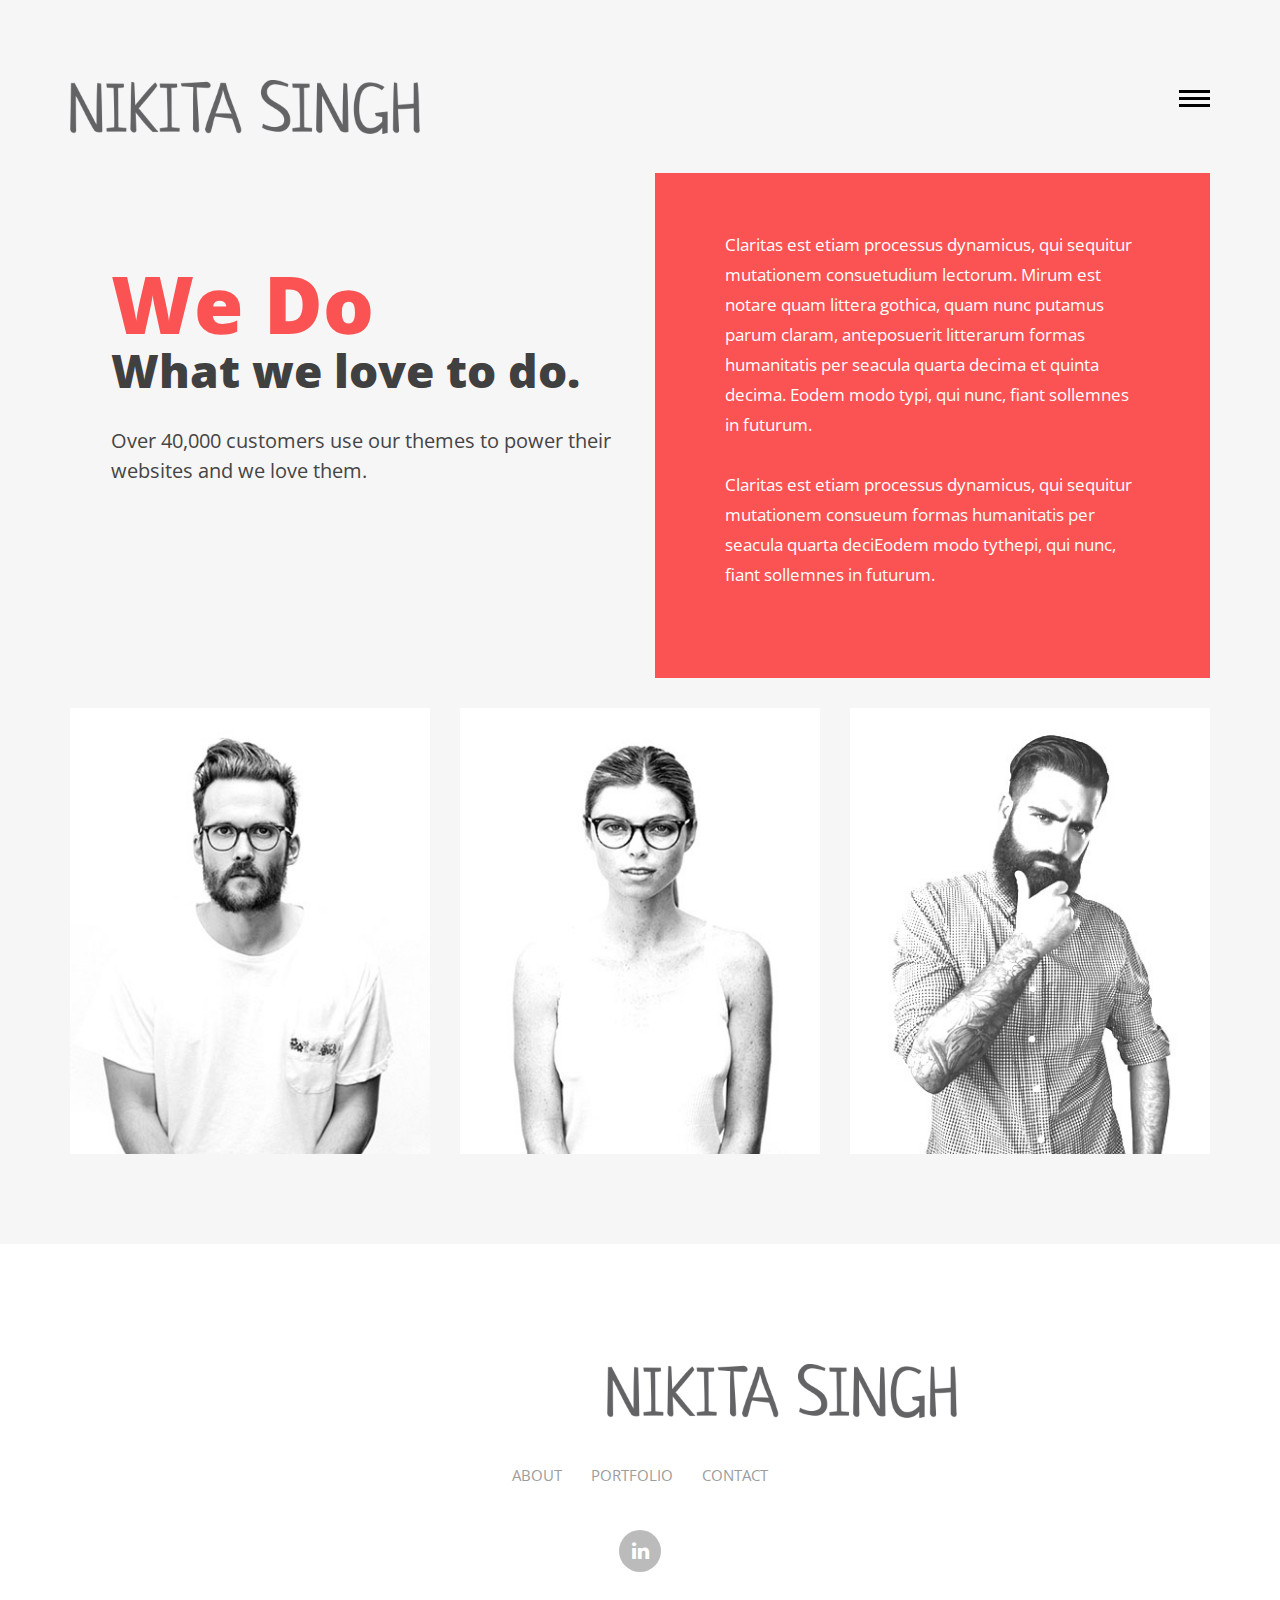
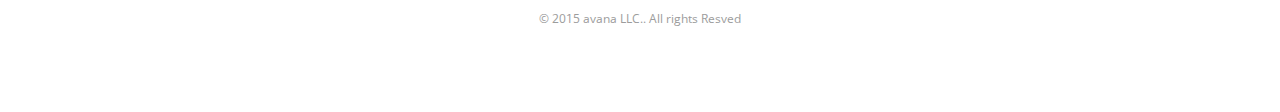
==== commit 65ddc9ef: "Version1" ====
--- a/about.html
+++ b/about.html
@@ -16,7 +16,7 @@
 
         
 
-        <title>:: avana LLC | About ::</title>
+        <title>Nikita Singh | About</title>
 
 		<link rel="shortcut icon" href="images/favicon.ico" type="image/x-icon">
 
@@ -64,7 +64,7 @@
 
                     	<h1>
 
-                        	<a href="index.html" title="avana LLC"><img src="images/logo.png" title="avana LLC" alt="avana LLC"/></a>
+                        	<a href="index.html" title="Nikita Singh"><img src="images/logo.png" title="Nikita Singh" alt="Nikita Singh"/></a>
 
                         </h1>
 
@@ -75,15 +75,15 @@
                     <nav role="header-nav" class="navy">
 
                         <ul>
-
-                            <li><a href="index.html" title="Work">Work</a></li>
-
-                            <li class="nav-active"><a href="about.html" title="About">About</a></li>
-
-                            <li><a href="blog.html" title="Blog">Blog</a></li>
+<!--<li class="nav-active"><a href="index.html" title="Work">Work</a></li>-->
+
+                            <li><a href="about.html" title="About">About</a></li>
+
+                            <li><a href="index.html" title="Portfolio">Portfolio</a></li>
 
                             <li><a href="contact.html" title="Contact">Contact</a></li>
 
+
                         </ul>
 
                     </nav>
@@ -226,7 +226,7 @@
 
                 <h1>
 
-                    <a href="index.html" title="avana LLC"><img src="images/logo.png" title="avana LLC" alt="avana LLC"/></a>
+                    <a href="index.html" title="Nikita Singh"><img src="images/logo.png" title="Nikita Singh" alt="Nikita Singh"/></a>
 
                 </h1>
 
@@ -238,13 +238,14 @@
 
             	<ul>
 
-                	<li><a href="index.html" title="Work">Work</a></li>
-
-                    <li><a href="about.html" title="About">About</a></li>
-
-                    <li><a href="blog.html" title="Blog">Blog</a></li>
-
-                    <li><a href="contact.html" title="Contact">Contact</a></li>
+                	<!--<li class="nav-active"><a href="index.html" title="Work">Work</a></li>-->
+
+                            <li><a href="about.html" title="About">About</a></li>
+
+                            <li><a href="index.html" title="Portfolio">Portfolio</a></li>
+
+                            <li><a href="contact.html" title="Contact">Contact</a></li>
+
 
                 </ul>
 
@@ -253,14 +254,11 @@
             <!-- nav -->
 
             <ul role="social-icons">
-
-            	<li><a href="#"><i class="fa fa-twitter" aria-hidden="true"></i></a></li>
-
-                <li><a href="#"><i class="fa fa-facebook" aria-hidden="true"></i></a></li>
-
-                <li><a href="#"><i class="fa fa-linkedin" aria-hidden="true"></i></a></li>
-
-                <li><a href="#"><i class="fa fa-flickr" aria-hidden="true"></i></a></li>
+<!--<li><a href="#"><i class="fa fa-twitter" aria-hidden="true"></i></a></li>
+
+                <li><a href="#"><i class="fa fa-facebook" aria-hidden="true"></i></a></li>-->
+
+                <li><a href="https://www.linkedin.com/in/nikita-singh-03362140/"><i class="fa fa-linkedin" aria-hidden="true"></i></a></li>
 
             </ul>
 
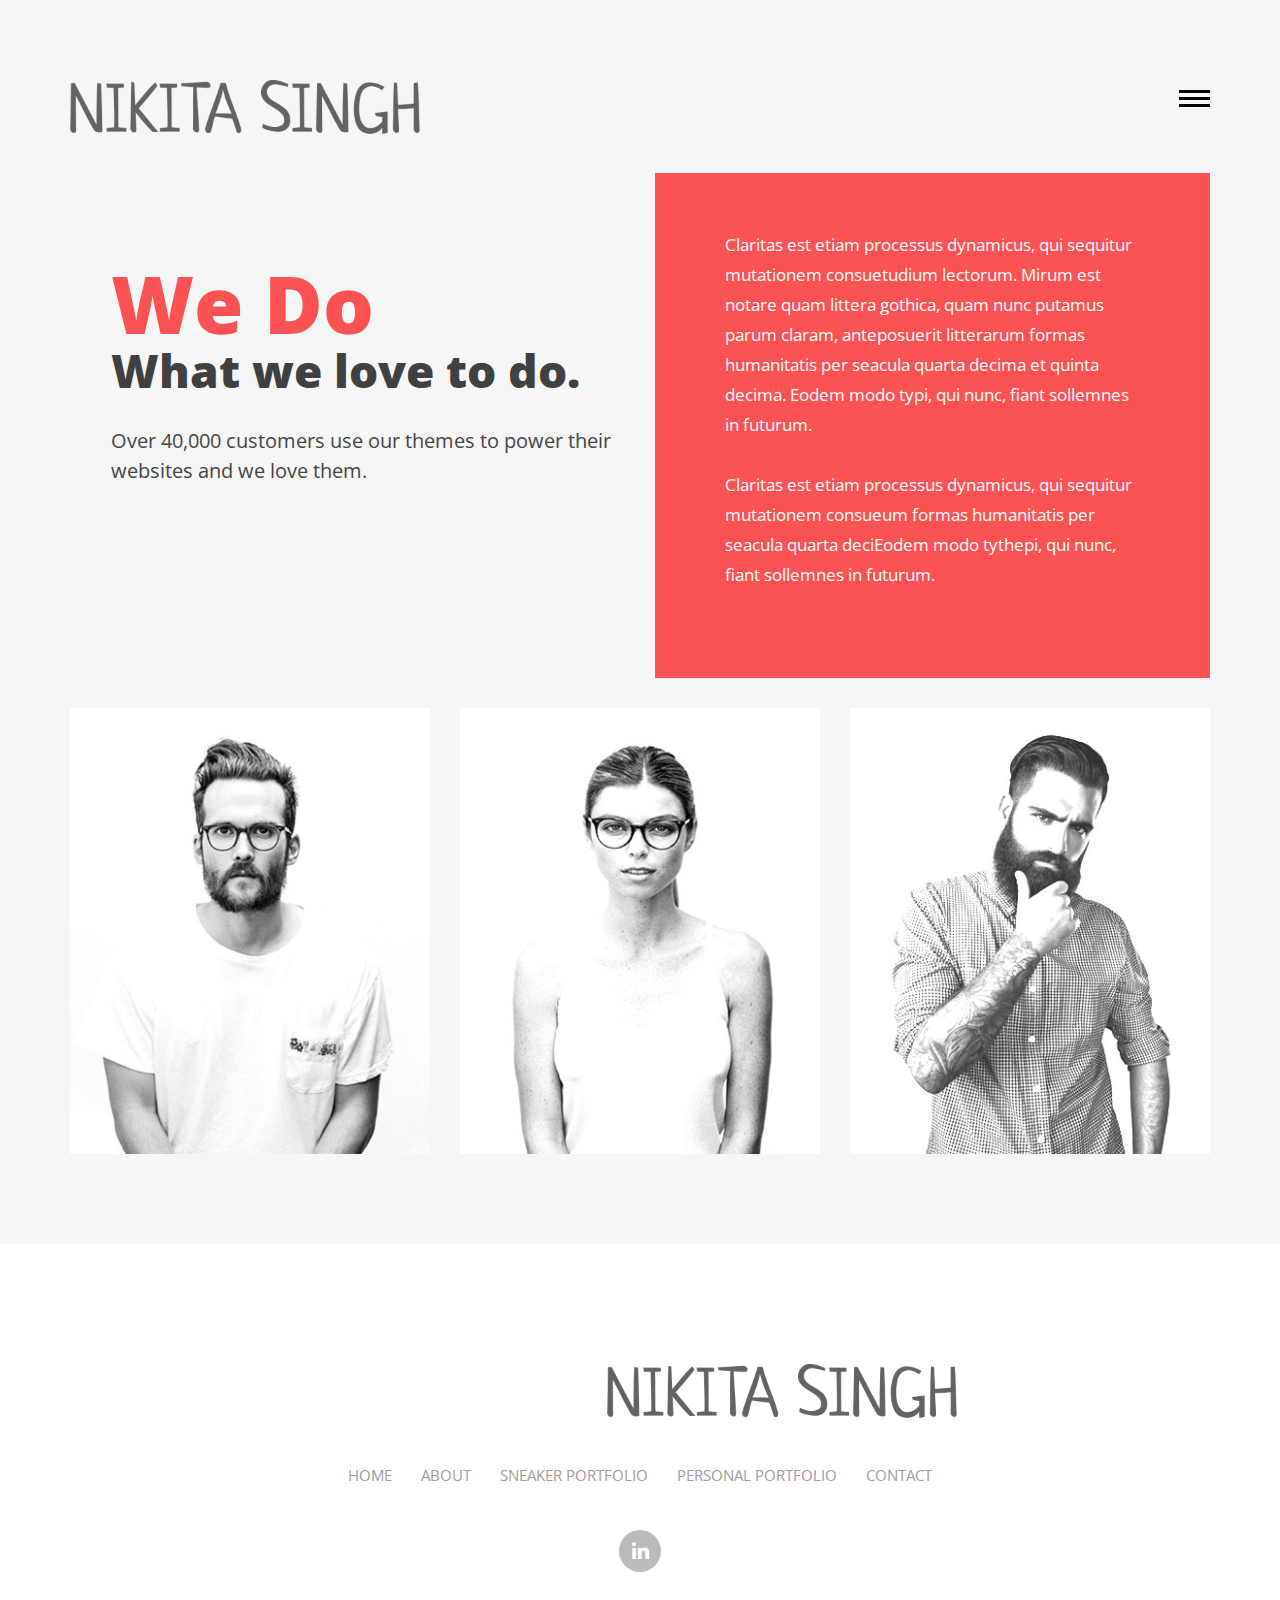
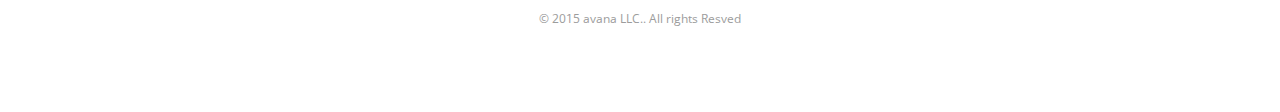
==== commit 5732c17f: "Version 2" ====
--- a/about.html
+++ b/about.html
@@ -75,14 +75,17 @@
                     <nav role="header-nav" class="navy">
 
                         <ul>
-<!--<li class="nav-active"><a href="index.html" title="Work">Work</a></li>-->
-
-                            <li><a href="about.html" title="About">About</a></li>
-
-                            <li><a href="index.html" title="Portfolio">Portfolio</a></li>
+						<li><a href="index.html" title="Home">Home</a></li>
+ <li><a href="about.html" title="About">About</a></li>
+						   <li><a href="SneakerPortfolio.html" title="Sneaker Portfolio">Sneaker Portfolio</a></li>
+
+                            <li><a href="Portfolio.html" title="Portfolio">Personal Portfolio</a></li>
 
                             <li><a href="contact.html" title="Contact">Contact</a></li>
 
+                </ul>
+
+
 
                         </ul>
 
@@ -237,14 +240,16 @@
             <nav role="footer-nav">
 
             	<ul>
-
-                	<!--<li class="nav-active"><a href="index.html" title="Work">Work</a></li>-->
-
-                            <li><a href="about.html" title="About">About</a></li>
-
-                            <li><a href="index.html" title="Portfolio">Portfolio</a></li>
+<li><a href="index.html" title="Home">Home</a></li>
+                 <li><a href="about.html" title="About">About</a></li>
+						   <li><a href="SneakerPortfolio.html" title="Sneaker Portfolio">Sneaker Portfolio</a></li>
+
+                            <li><a href="Portfolio.html" title="Portfolio">Personal Portfolio</a></li>
 
                             <li><a href="contact.html" title="Contact">Contact</a></li>
+
+                </ul>
+
 
 
                 </ul>
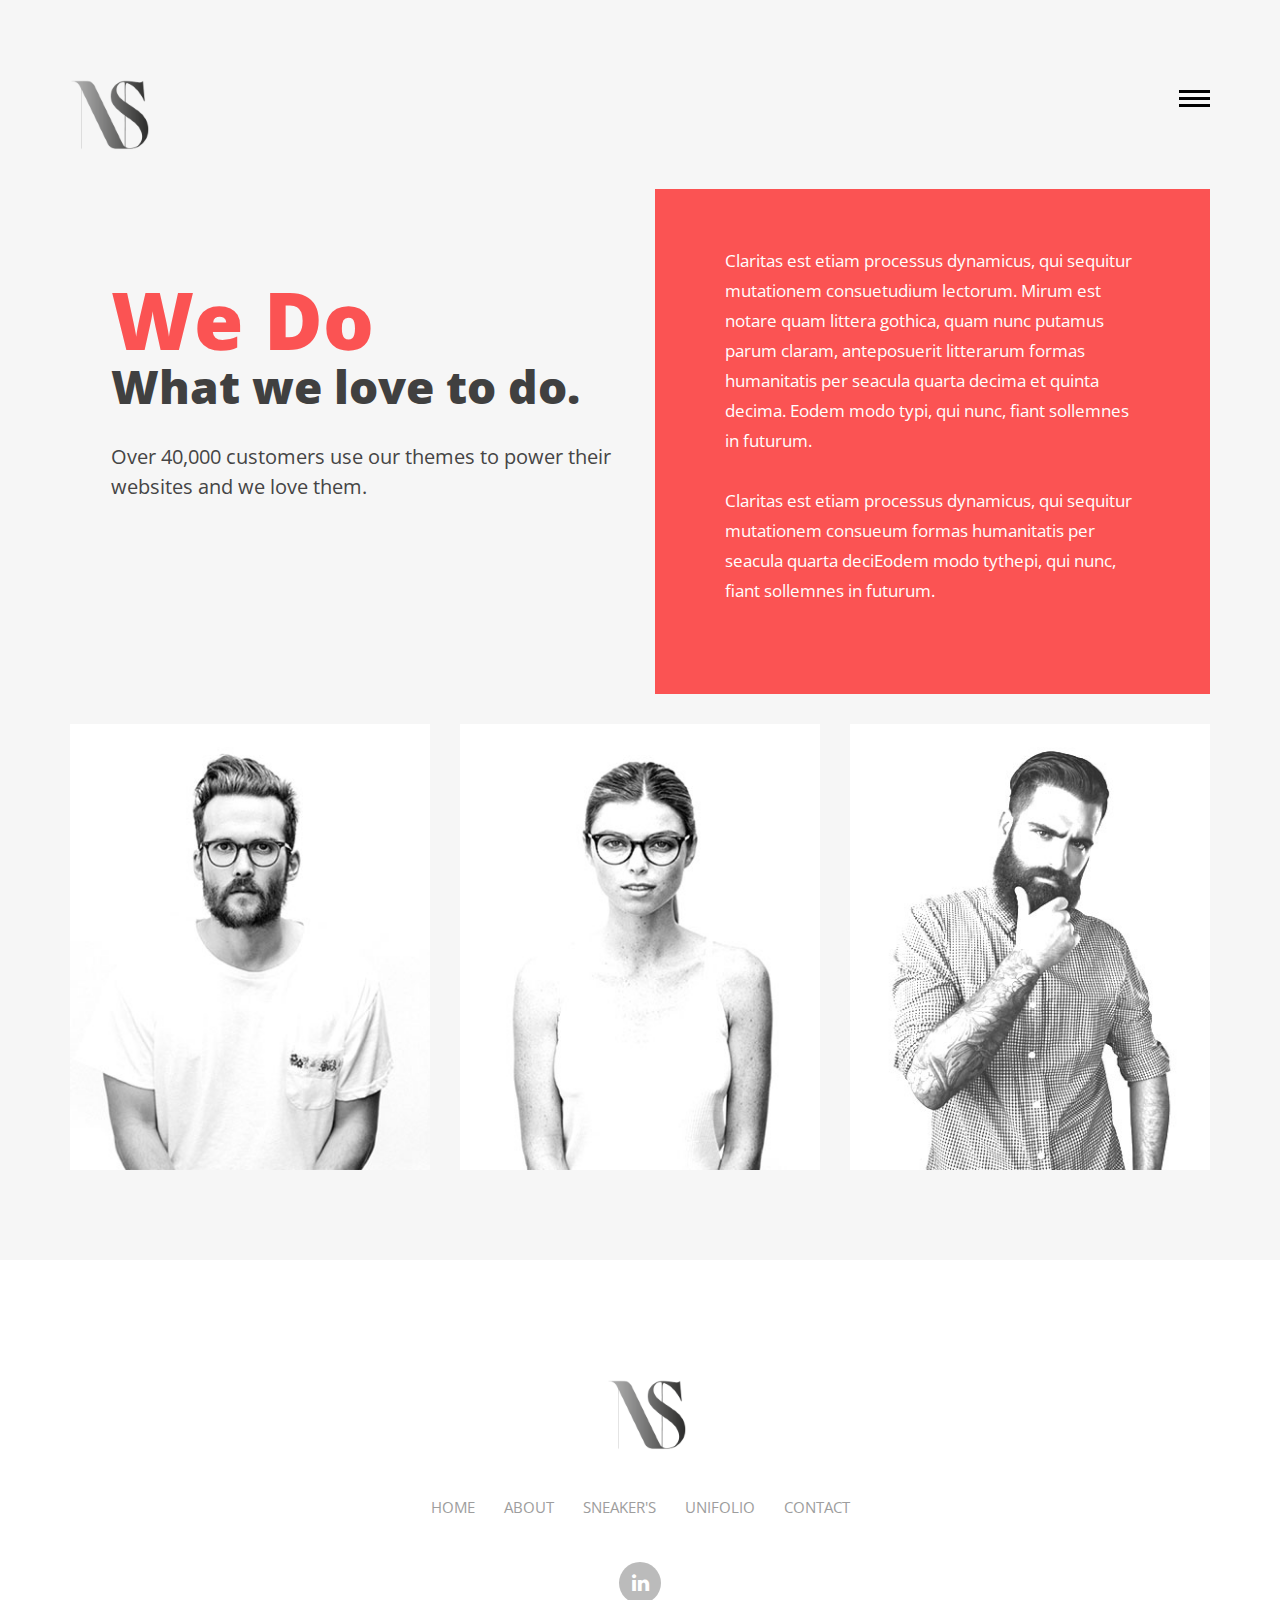
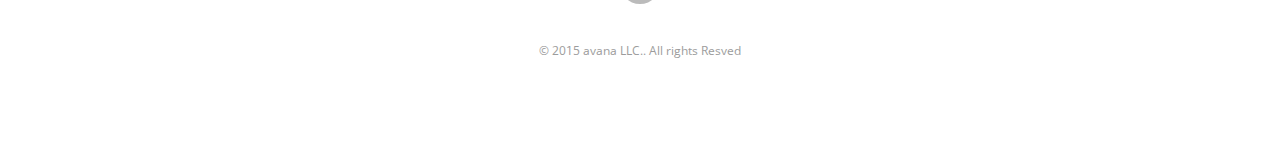
==== commit faf5091a: "bug fixes" ====
--- a/about.html
+++ b/about.html
@@ -77,9 +77,9 @@
                         <ul>
 						<li><a href="index.html" title="Home">Home</a></li>
  <li><a href="about.html" title="About">About</a></li>
-						   <li><a href="SneakerPortfolio.html" title="Sneaker Portfolio">Sneaker Portfolio</a></li>
-
-                            <li><a href="Portfolio.html" title="Portfolio">Personal Portfolio</a></li>
+						   <li><a href="SneakerPortfolio.html" title="Sneaker Portfolio">Sneaker's</a></li>
+
+                            <li><a href="Portfolio.html" title="Portfolio">Unifolio</a></li>
 
                             <li><a href="contact.html" title="Contact">Contact</a></li>
 
@@ -242,9 +242,9 @@
             	<ul>
 <li><a href="index.html" title="Home">Home</a></li>
                  <li><a href="about.html" title="About">About</a></li>
-						   <li><a href="SneakerPortfolio.html" title="Sneaker Portfolio">Sneaker Portfolio</a></li>
-
-                            <li><a href="Portfolio.html" title="Portfolio">Personal Portfolio</a></li>
+						   <li><a href="SneakerPortfolio.html" title="Sneaker Portfolio">Sneaker's</a></li>
+
+                            <li><a href="Portfolio.html" title="Portfolio">Unifolio</a></li>
 
                             <li><a href="contact.html" title="Contact">Contact</a></li>
 
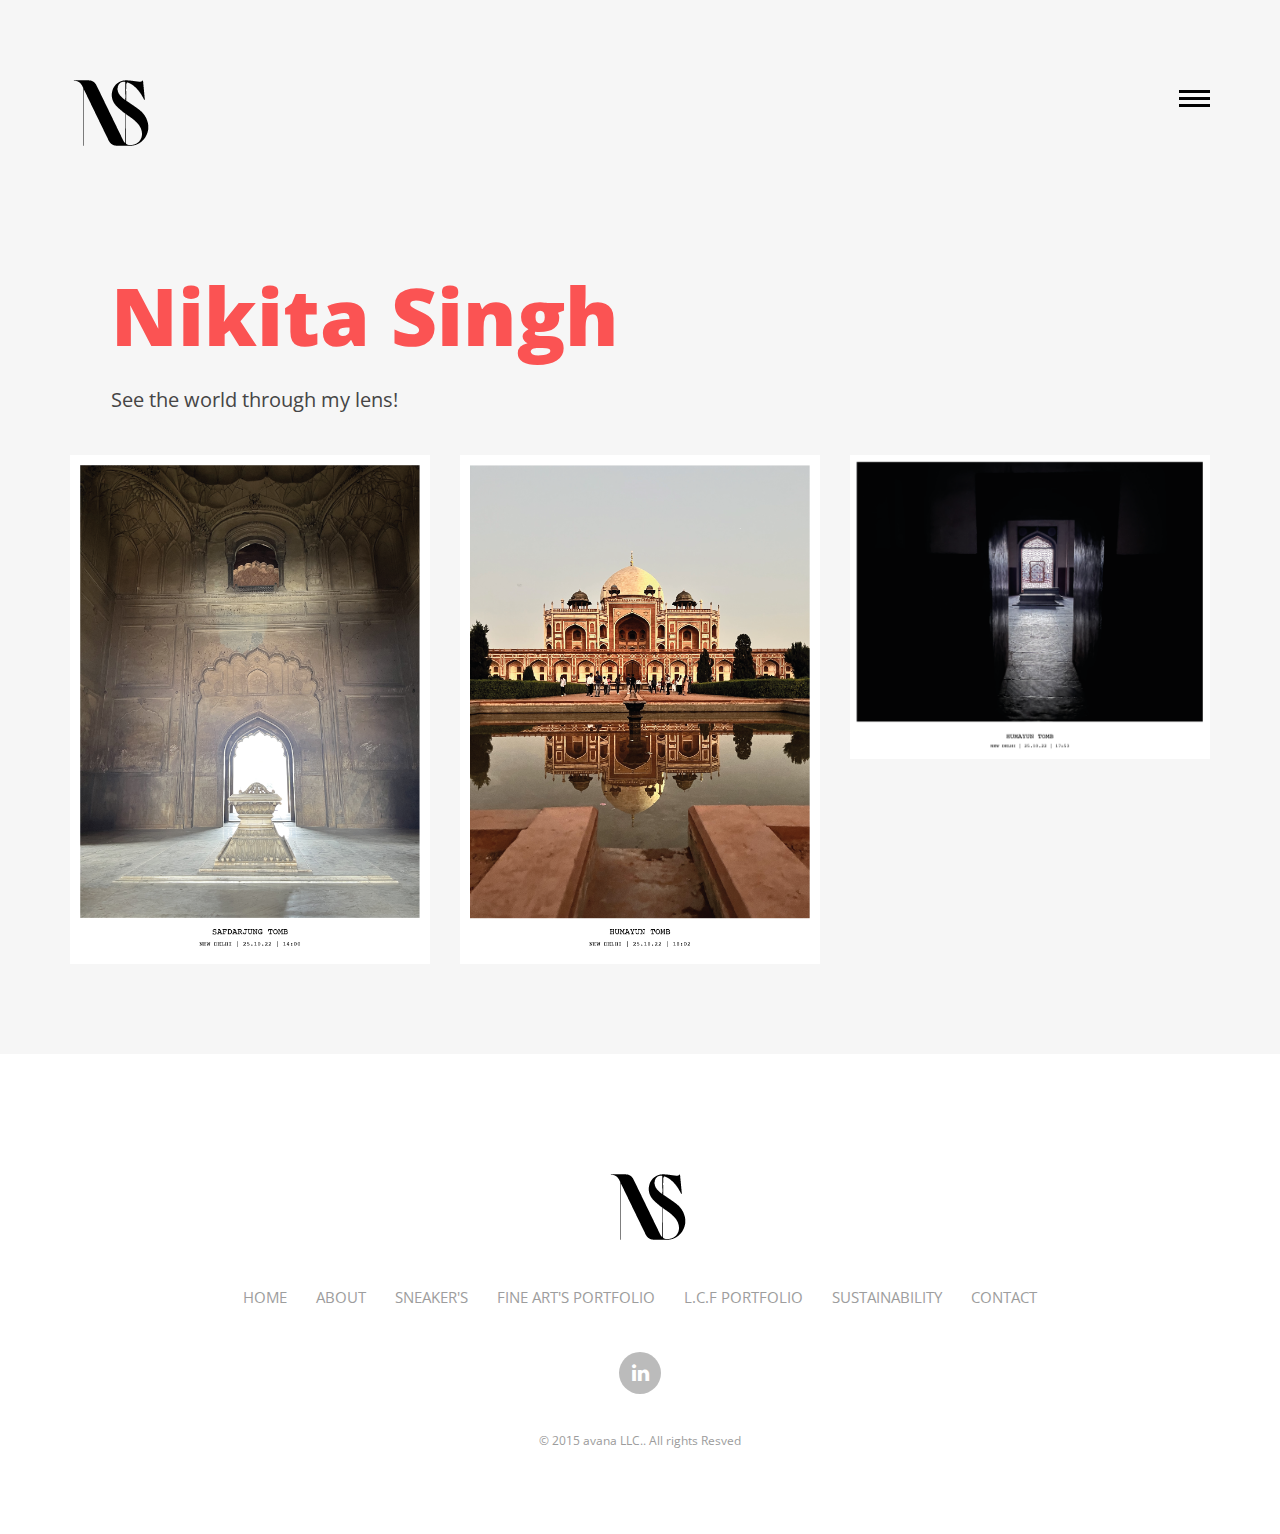
==== commit bbc31a60: "Version 3" ====
--- a/about.html
+++ b/about.html
@@ -76,10 +76,13 @@
 
                         <ul>
 						<li><a href="index.html" title="Home">Home</a></li>
- <li><a href="about.html" title="About">About</a></li>
+                            <li><a href="about.html" title="About">About</a></li>
 						   <li><a href="SneakerPortfolio.html" title="Sneaker Portfolio">Sneaker's</a></li>
-
-                            <li><a href="Portfolio.html" title="Portfolio">Unifolio</a></li>
+						   <li><a href="FAPPortfolio.html" title="FAP Portfolio">Fine Art's Portfolio</a></li>
+						   <li><a href="LCFPortfolio.html" title="LCF Portfolio">L.C.F Portfolio</a></li>
+						   
+
+                            <li><a href="Sustainability.html" title="Sustainability">Sustainability</a></li>
 
                             <li><a href="contact.html" title="Contact">Contact</a></li>
 
@@ -115,11 +118,11 @@
 
                     	<header>
 
-                        	<h2><span>We Do</span> What we love to do.</h2>
+                        	<h2><span>Nikita Singh</span></h2>
 
                         </header>
 
-                        <p>Over 40,000 customers use our themes to power their websites and we love them.</p>
+                        <p>See the world through my lens!</p>
 
                     </article>
 
@@ -127,17 +130,15 @@
 
                 
 
-                <section class="col-xs-12 col-sm-6 col-md-6 col-lg-6">
+                <!--<section class="col-xs-12 col-sm-6 col-md-6 col-lg-6">
 
                 	<article class="about-content">
 
-                    	<p>Claritas est etiam processus dynamicus, qui sequitur mutationem consuetudium lectorum. Mirum est notare quam littera gothica, quam nunc putamus parum claram, anteposuerit litterarum formas humanitatis per seacula quarta decima et quinta decima. Eodem modo typi, qui nunc, fiant sollemnes in futurum.</p>
-
-                        <p>Claritas est etiam processus dynamicus, qui sequitur mutationem consueum formas humanitatis per seacula quarta deciEodem modo tythepi, qui nunc, fiant sollemnes in futurum.</p>
+                    	<p></p>
 
                     </article>
 
-                </section>
+                </section>-->
 
                 
 
@@ -153,15 +154,15 @@
 
                         	<figure>
 
-                            	<img src="images/about-images/about-image-1.jpg" class="img-responsive"/>
-
-                            	<figcaption>
+                            	<img src="images/PHG/PHG-01.png" class="img-responsive"/>
+
+                            	<!--<figcaption>
 
                                 	<h3>John Doe</h3>
 
                                     <h5>The designer</h5>
 
-                                </figcaption>
+                                </figcaption>-->
 
                             </figure>
 
@@ -171,15 +172,15 @@
 
                         	<figure>
 
-                            	<img src="images/about-images/about-image-2.jpg" class="img-responsive"/>
-
-                            	<figcaption>
+                            	<img src="images/PHG/PHG-02.png" class="img-responsive"/>
+
+                            	<!--<figcaption>
 
                                 	<h3>kristy Roan</h3>
 
                                     <h5>The Manager</h5>
 
-                                </figcaption>
+                                </figcaption>-->
 
                             </figure>
 
@@ -189,15 +190,15 @@
 
                         	<figure>
 
-                            	<img src="images/about-images/about-image-3.jpg" class="img-responsive"/>
-
-                            	<figcaption>
+                            	<img src="images/PHG/PHG-03.png" class="img-responsive"/>
+
+                            	<!--<figcaption>
 
                                 	<h3>Jason takas</h3>
 
                                     <h5>The Founder</h5>
 
-                                </figcaption>
+                                </figcaption>-->
 
                             </figure>
 
@@ -240,14 +241,16 @@
             <nav role="footer-nav">
 
             	<ul>
-<li><a href="index.html" title="Home">Home</a></li>
-                 <li><a href="about.html" title="About">About</a></li>
+							<li><a href="index.html" title="Home">Home</a></li>
+                            <li><a href="about.html" title="About">About</a></li>
 						   <li><a href="SneakerPortfolio.html" title="Sneaker Portfolio">Sneaker's</a></li>
-
-                            <li><a href="Portfolio.html" title="Portfolio">Unifolio</a></li>
+						   <li><a href="FAPPortfolio.html" title="FAP Portfolio">Fine Art's Portfolio</a></li>
+						   <li><a href="LCFPortfolio.html" title="LCF Portfolio">L.C.F Portfolio</a></li>
+						   
+
+                            <li><a href="Sustainability.html" title="Sustainability">Sustainability</a></li>
 
                             <li><a href="contact.html" title="Contact">Contact</a></li>
-
                 </ul>
 
 
--- a/css/style.css
+++ b/css/style.css
@@ -174,7 +174,7 @@
 
 transition-duration: 0.6s;transition-property: all;transition-timing-function: ease;}
 
-header[role="header"] nav ul{ display:none; position: fixed; z-index:60; text-align:center; width:100%; height:100%; top:0; left:0; right:0; background-color:rgba(255,255,255,0.8); padding:0; margin:0; padding-top:199px;}
+header[role="header"] nav ul{ display:none; position: fixed; z-index:60; text-align:center; width:100%; height:100%; top:0; left:0; right:0; background-color:rgba(255,255,255,255); padding:0; margin:0; padding-top:199px;}
 
 header[role="header"] nav ul > li{ font-weight:800; font-size:42px; display:block}
 
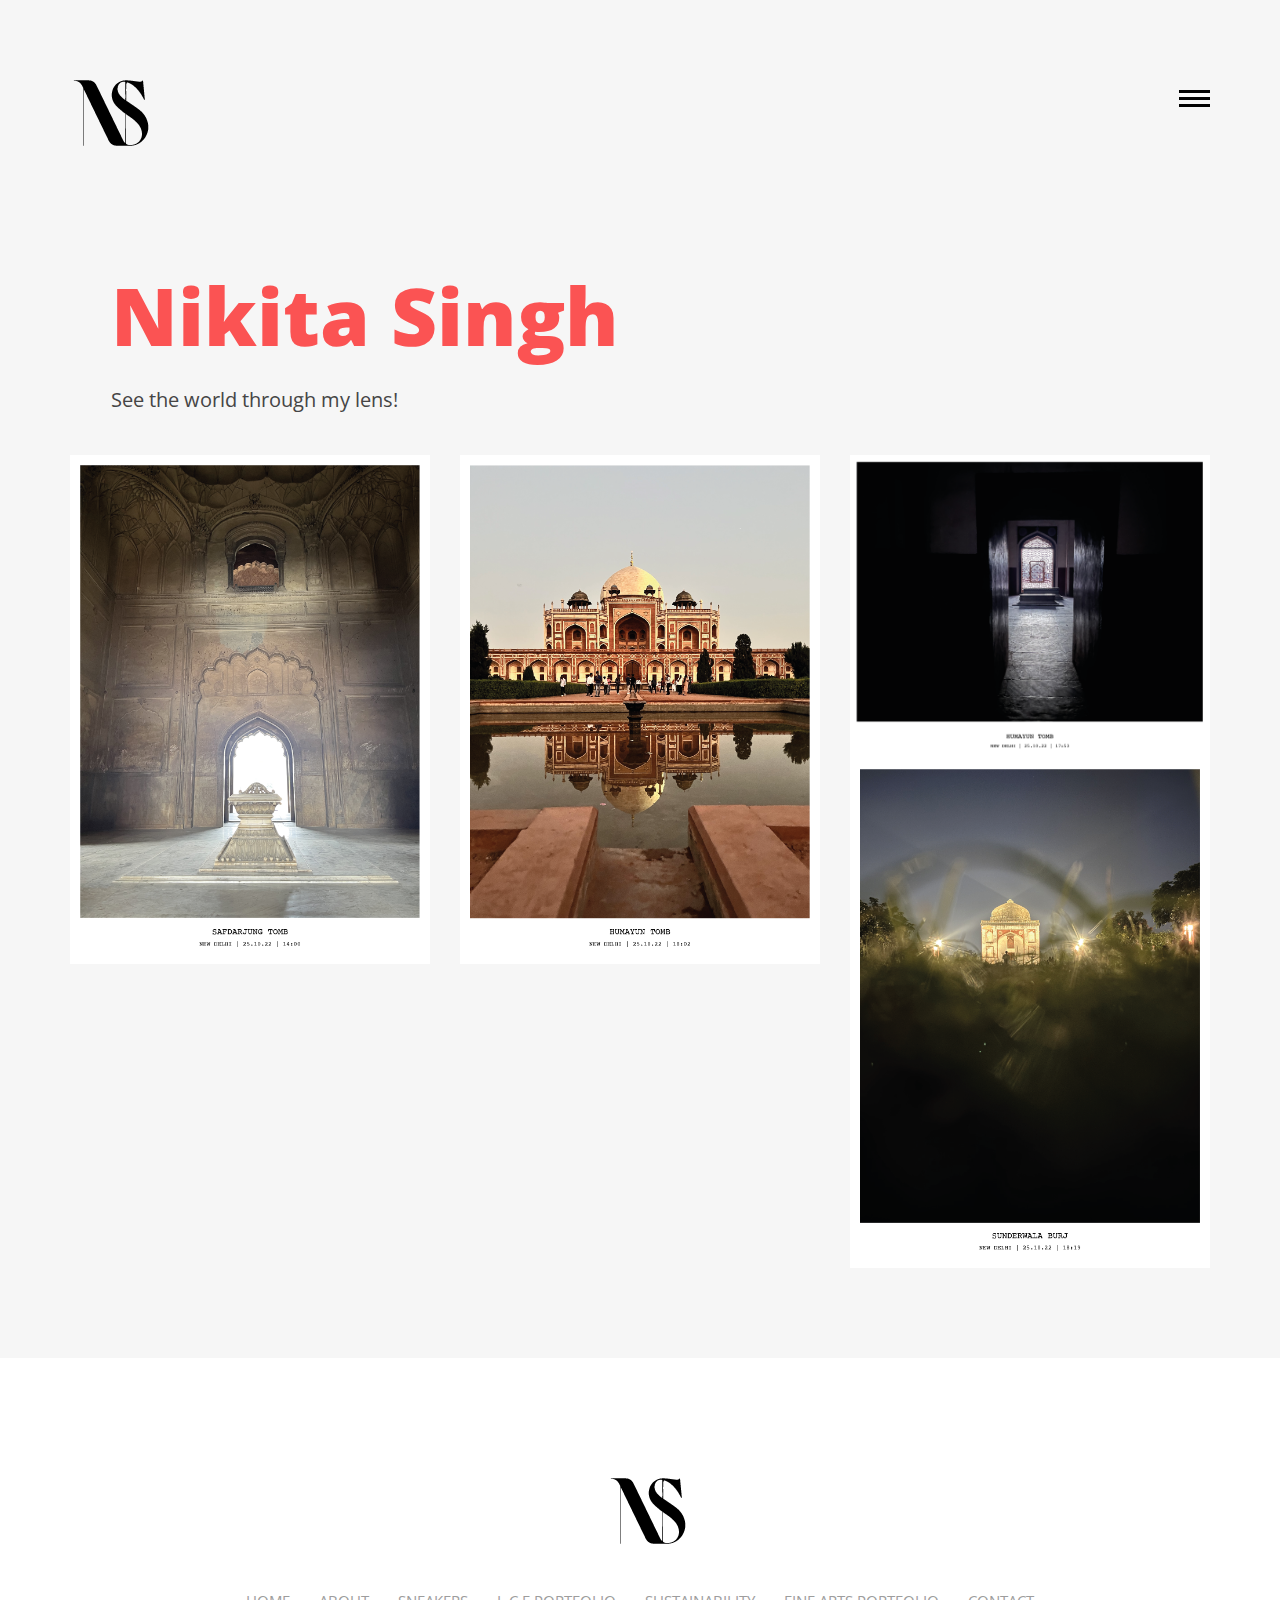
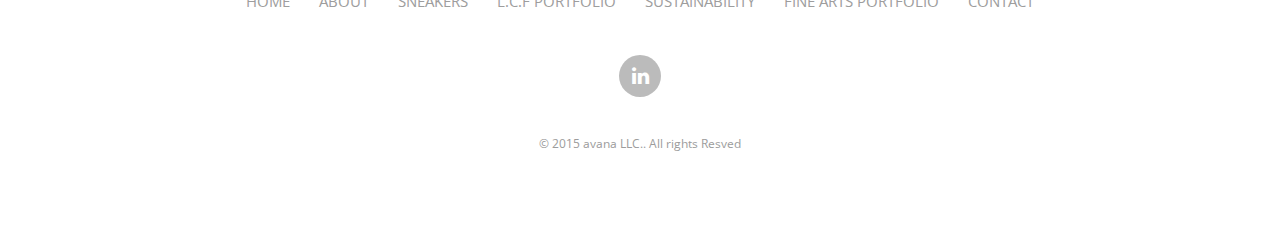
==== commit 5d0ee8bc: "fixed bugs" ====
--- a/about.html
+++ b/about.html
@@ -75,181 +75,194 @@
                     <nav role="header-nav" class="navy">
 
                         <ul>
-						<li><a href="index.html" title="Home">Home</a></li>
-                            <li><a href="about.html" title="About">About</a></li>
-						   <li><a href="SneakerPortfolio.html" title="Sneaker Portfolio">Sneaker's</a></li>
-						   <li><a href="FAPPortfolio.html" title="FAP Portfolio">Fine Art's Portfolio</a></li>
-						   <li><a href="LCFPortfolio.html" title="LCF Portfolio">L.C.F Portfolio</a></li>
-						   
-
-                            <li><a href="Sustainability.html" title="Sustainability">Sustainability</a></li>
-
-                            <li><a href="contact.html" title="Contact">Contact</a></li>
-
-                </ul>
-
-
-
-                        </ul>
-
-                    </nav>
-
-                    <!-- nav -->
-
-                </div>
-
-            </header>
-
-        <!-- header -->
-
-        <!-- main -->
-
-        <main role="main-inner-wrapper" class="container">
-
-        	
-
-            <div class="row">
-
-            
-
-            	<section class="col-xs-12 col-sm-6 col-md-6 col-lg-6 ">
-
-                	<article role="pge-title-content">
-
-                    	<header>
-
-                        	<h2><span>Nikita Singh</span></h2>
-
-                        </header>
-
-                        <p>See the world through my lens!</p>
-
-                    </article>
-
-                </section>
-
-                
-
-                <!--<section class="col-xs-12 col-sm-6 col-md-6 col-lg-6">
-
-                	<article class="about-content">
-
-                    	<p></p>
-
-                    </article>
-
-                </section>-->
-
-                
-
-                <div class="clearfix"></div>
-
-                
-
-                <!-- thumbnails -->
-
-                	<div class="thumbnails-pan">
-
-                    	<section class="col-xs-12 col-sm-4 col-md-4 col-lg-4 ">
-
-                        	<figure>
-
-                            	<img src="images/PHG/PHG-01.png" class="img-responsive"/>
-
-                            	<!--<figcaption>
-
-                                	<h3>John Doe</h3>
-
-                                    <h5>The designer</h5>
-
-                                </figcaption>-->
-
-                            </figure>
-
-                        </section>
-
-                        <section class="col-xs-12 col-sm-4 col-md-4 col-lg-4 ">
-
-                        	<figure>
-
-                            	<img src="images/PHG/PHG-02.png" class="img-responsive"/>
-
-                            	<!--<figcaption>
-
-                                	<h3>kristy Roan</h3>
-
-                                    <h5>The Manager</h5>
-
-                                </figcaption>-->
-
-                            </figure>
-
-                        </section>
-
-                        <section class="col-xs-12 col-sm-4 col-md-4 col-lg-4 ">
-
-                        	<figure>
-
-                            	<img src="images/PHG/PHG-03.png" class="img-responsive"/>
-
-                            	<!--<figcaption>
-
-                                	<h3>Jason takas</h3>
-
-                                    <h5>The Founder</h5>
-
-                                </figcaption>-->
-
-                            </figure>
-
-                        </section>
-
-                        
-
-                     
-
-                    </div>
-
-                <!-- thumbnails -->
-
-                
-
-                
-
-            </div>
-
-        </main>
-
-    	<!-- main -->
-
-        <!-- footer -->
-
-        <footer role="footer">
-
-            <!-- logo -->
-
-                <h1>
-
-                    <a href="index.html" title="Nikita Singh"><img src="images/logo.png" title="Nikita Singh" alt="Nikita Singh"/></a>
-
-                </h1>
-
-            <!-- logo -->
-
-            <!-- nav -->
-
-            <nav role="footer-nav">
-
-            	<ul>
 							<li><a href="index.html" title="Home">Home</a></li>
                             <li><a href="about.html" title="About">About</a></li>
-						   <li><a href="SneakerPortfolio.html" title="Sneaker Portfolio">Sneaker's</a></li>
-						   <li><a href="FAPPortfolio.html" title="FAP Portfolio">Fine Art's Portfolio</a></li>
-						   <li><a href="LCFPortfolio.html" title="LCF Portfolio">L.C.F Portfolio</a></li>
-						   
-
-                            <li><a href="Sustainability.html" title="Sustainability">Sustainability</a></li>
-
+						   <li><a href="SneakerPortfolio.html" title="Sneaker Portfolio">Sneakers</a></li>
+						    <li><a href="LCFPortfolio.html" title="LCF Portfolio">L.C.F Portfolio</a></li>
+							  <li><a href="Sustainability.html" title="Sustainability">Sustainability</a></li>
+						   <li><a href="FAPPortfolio.html" title="FAP Portfolio">Fine Arts Portfolio</a></li>
+                            <li><a href="contact.html" title="Contact">Contact</a></li>
+
+                </ul>
+
+
+
+                        </ul>
+
+                    </nav>
+
+                    <!-- nav -->
+
+                </div>
+
+            </header>
+
+        <!-- header -->
+
+        <!-- main -->
+
+        <main role="main-inner-wrapper" class="container">
+
+        	
+
+            <div class="row">
+
+            
+
+            	<section class="col-xs-12 col-sm-6 col-md-6 col-lg-6 ">
+
+                	<article role="pge-title-content">
+
+                    	<header>
+
+                        	<h2><span>Nikita Singh</span></h2>
+
+                        </header>
+
+                        <p>See the world through my lens!</p>
+
+                    </article>
+
+                </section>
+
+                
+
+                <!--<section class="col-xs-12 col-sm-6 col-md-6 col-lg-6">
+
+                	<article class="about-content">
+
+                    	<p></p>
+
+                    </article>
+
+                </section>-->
+
+                
+
+                <div class="clearfix"></div>
+
+                
+
+                <!-- thumbnails -->
+
+                	<div class="thumbnails-pan">
+
+                    	<section class="col-xs-12 col-sm-4 col-md-4 col-lg-4 ">
+
+                        	<figure>
+
+                            	<img src="images/PHG/PHG-01.png" class="img-responsive"/>
+
+                            	<!--<figcaption>
+
+                                	<h3>John Doe</h3>
+
+                                    <h5>The designer</h5>
+
+                                </figcaption>-->
+
+                            </figure>
+
+                        </section>
+
+                        <section class="col-xs-12 col-sm-4 col-md-4 col-lg-4 ">
+
+                        	<figure>
+
+                            	<img src="images/PHG/PHG-02.png" class="img-responsive"/>
+
+                            	<!--<figcaption>
+
+                                	<h3>kristy Roan</h3>
+
+                                    <h5>The Manager</h5>
+
+                                </figcaption>-->
+
+                            </figure>
+
+                        </section>
+
+                        <section class="col-xs-12 col-sm-4 col-md-4 col-lg-4 ">
+
+                        	<figure>
+
+                            	<img src="images/PHG/PHG-03.png" class="img-responsive"/>
+
+                            	<!--<figcaption>
+
+                                	<h3>Jason takas</h3>
+
+                                    <h5>The Founder</h5>
+
+                                </figcaption>-->
+
+                            </figure>
+
+                        </section>
+						
+						 <section class="col-xs-12 col-sm-4 col-md-4 col-lg-4 ">
+
+                        	<figure>
+
+                            	<img src="images/PHG/PHG-04.png" class="img-responsive"/>
+
+                            	<!--<figcaption>
+
+                                	<h3>Jason takas</h3>
+
+                                    <h5>The Founder</h5>
+
+                                </figcaption>-->
+
+                            </figure>
+
+                        </section>
+
+
+                        
+
+                     
+
+                    </div>
+
+                <!-- thumbnails -->
+
+                
+
+                
+
+            </div>
+
+        </main>
+
+    	<!-- main -->
+
+        <!-- footer -->
+
+        <footer role="footer">
+
+            <!-- logo -->
+
+                <h1>
+
+                    <a href="index.html" title="Nikita Singh"><img src="images/logo.png" title="Nikita Singh" alt="Nikita Singh"/></a>
+
+                </h1>
+
+            <!-- logo -->
+
+            <!-- nav -->
+
+            <nav role="footer-nav">
+
+            	<ul>
+								<li><a href="index.html" title="Home">Home</a></li>
+                            <li><a href="about.html" title="About">About</a></li>
+						   <li><a href="SneakerPortfolio.html" title="Sneaker Portfolio">Sneakers</a></li>
+						    <li><a href="LCFPortfolio.html" title="LCF Portfolio">L.C.F Portfolio</a></li>
+							  <li><a href="Sustainability.html" title="Sustainability">Sustainability</a></li>
+						   <li><a href="FAPPortfolio.html" title="FAP Portfolio">Fine Arts Portfolio</a></li>
                             <li><a href="contact.html" title="Contact">Contact</a></li>
                 </ul>
 
